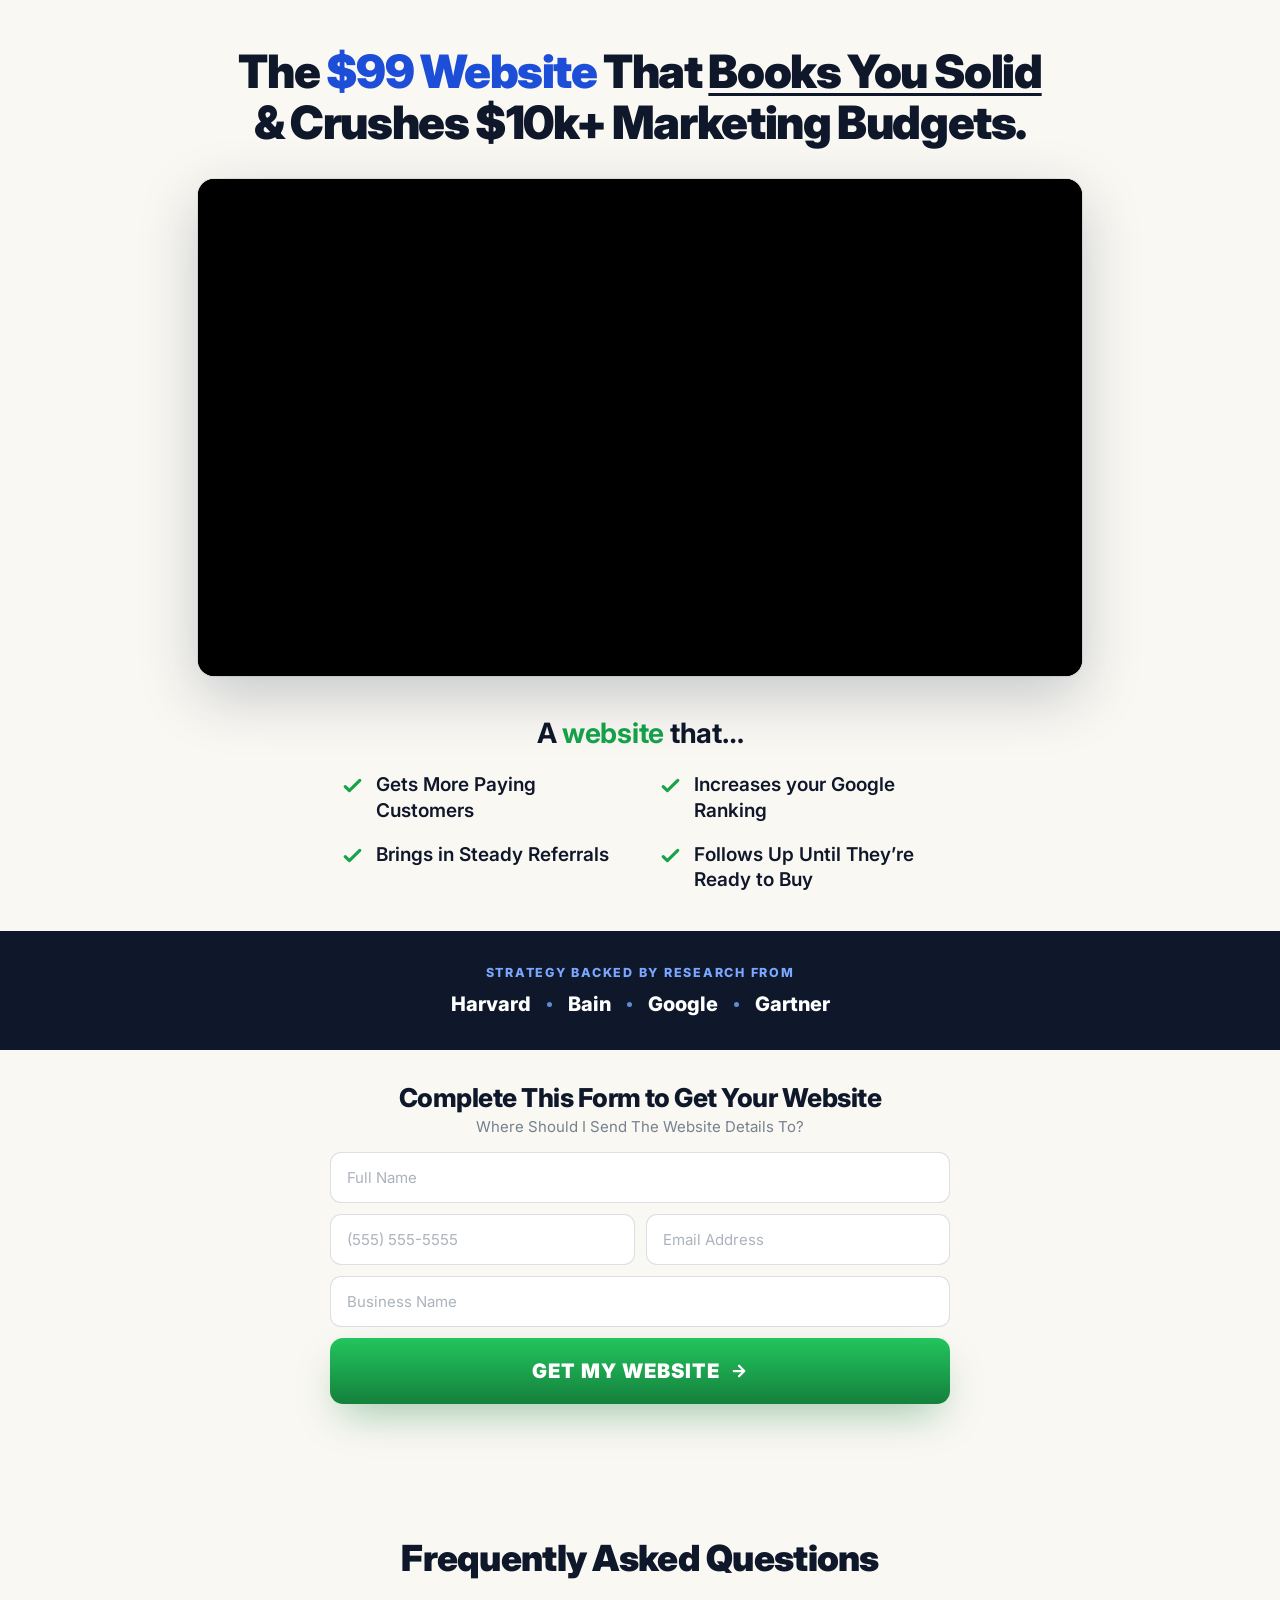
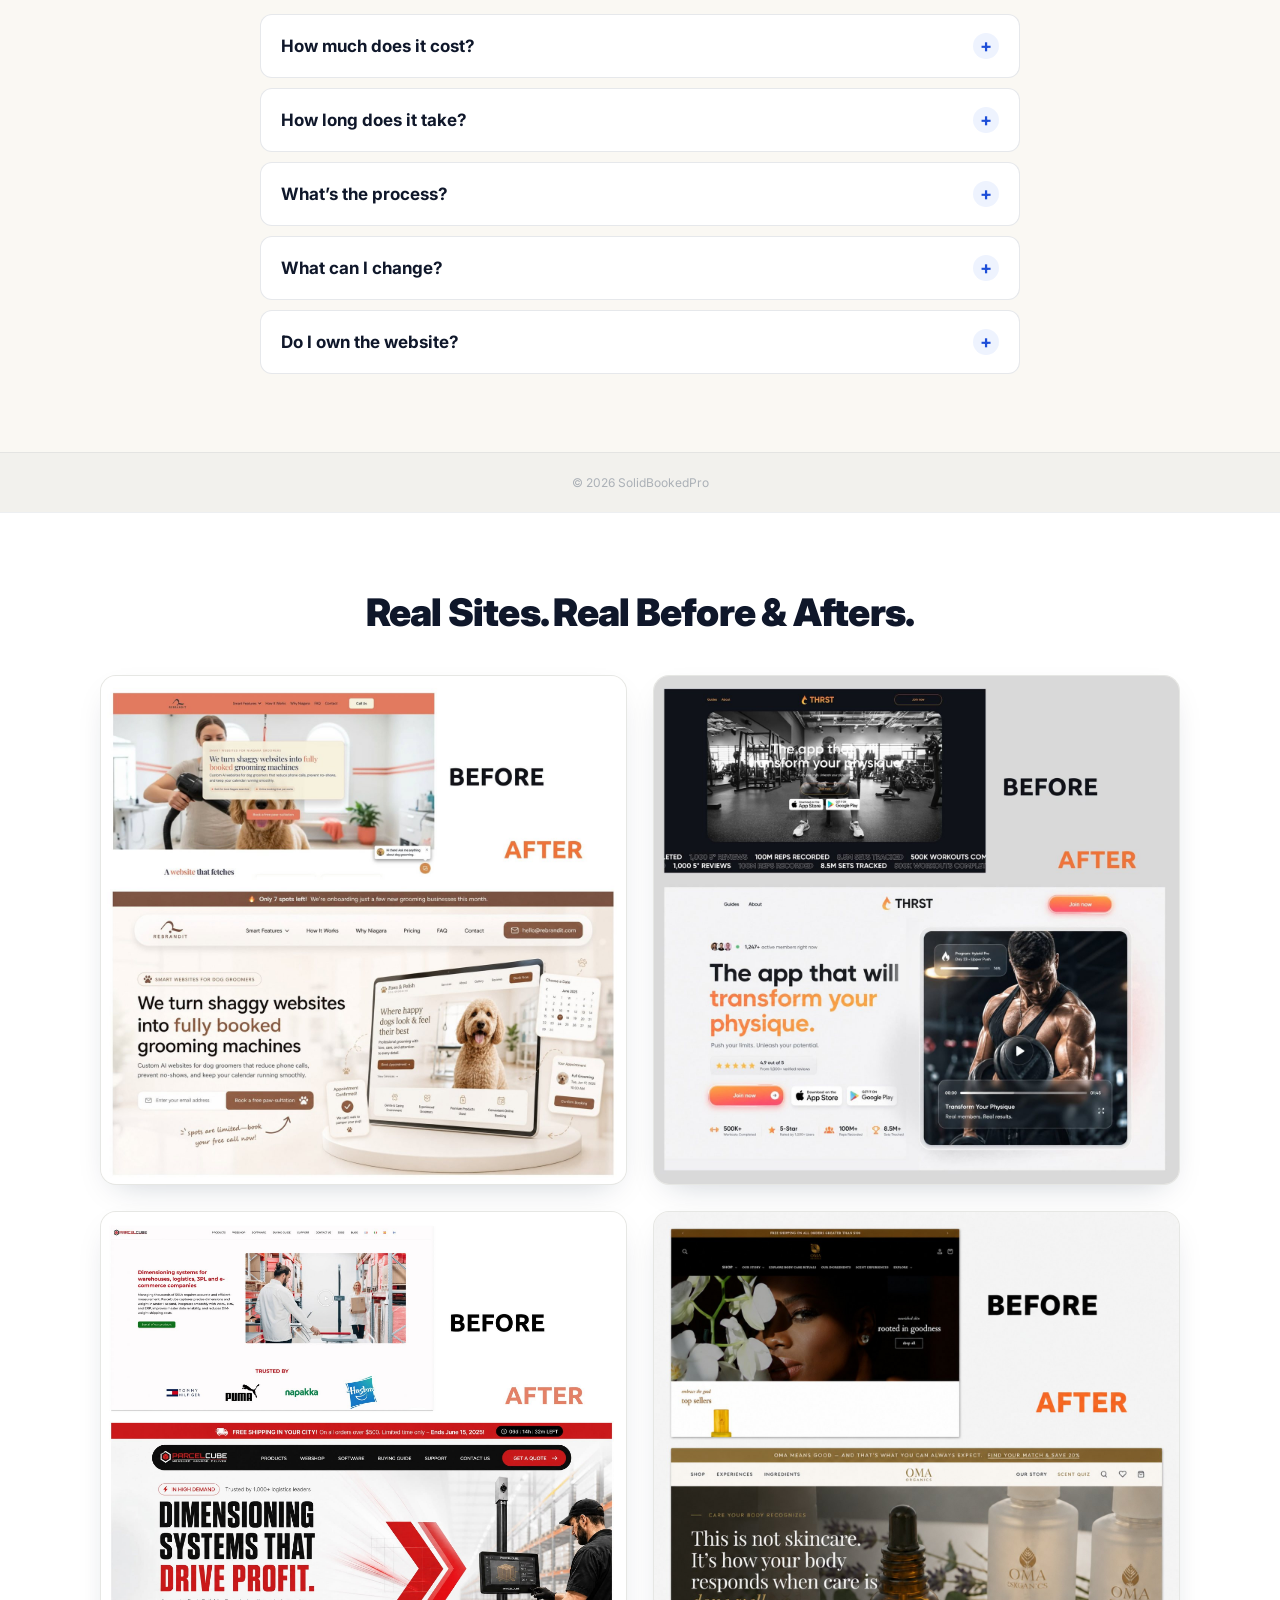
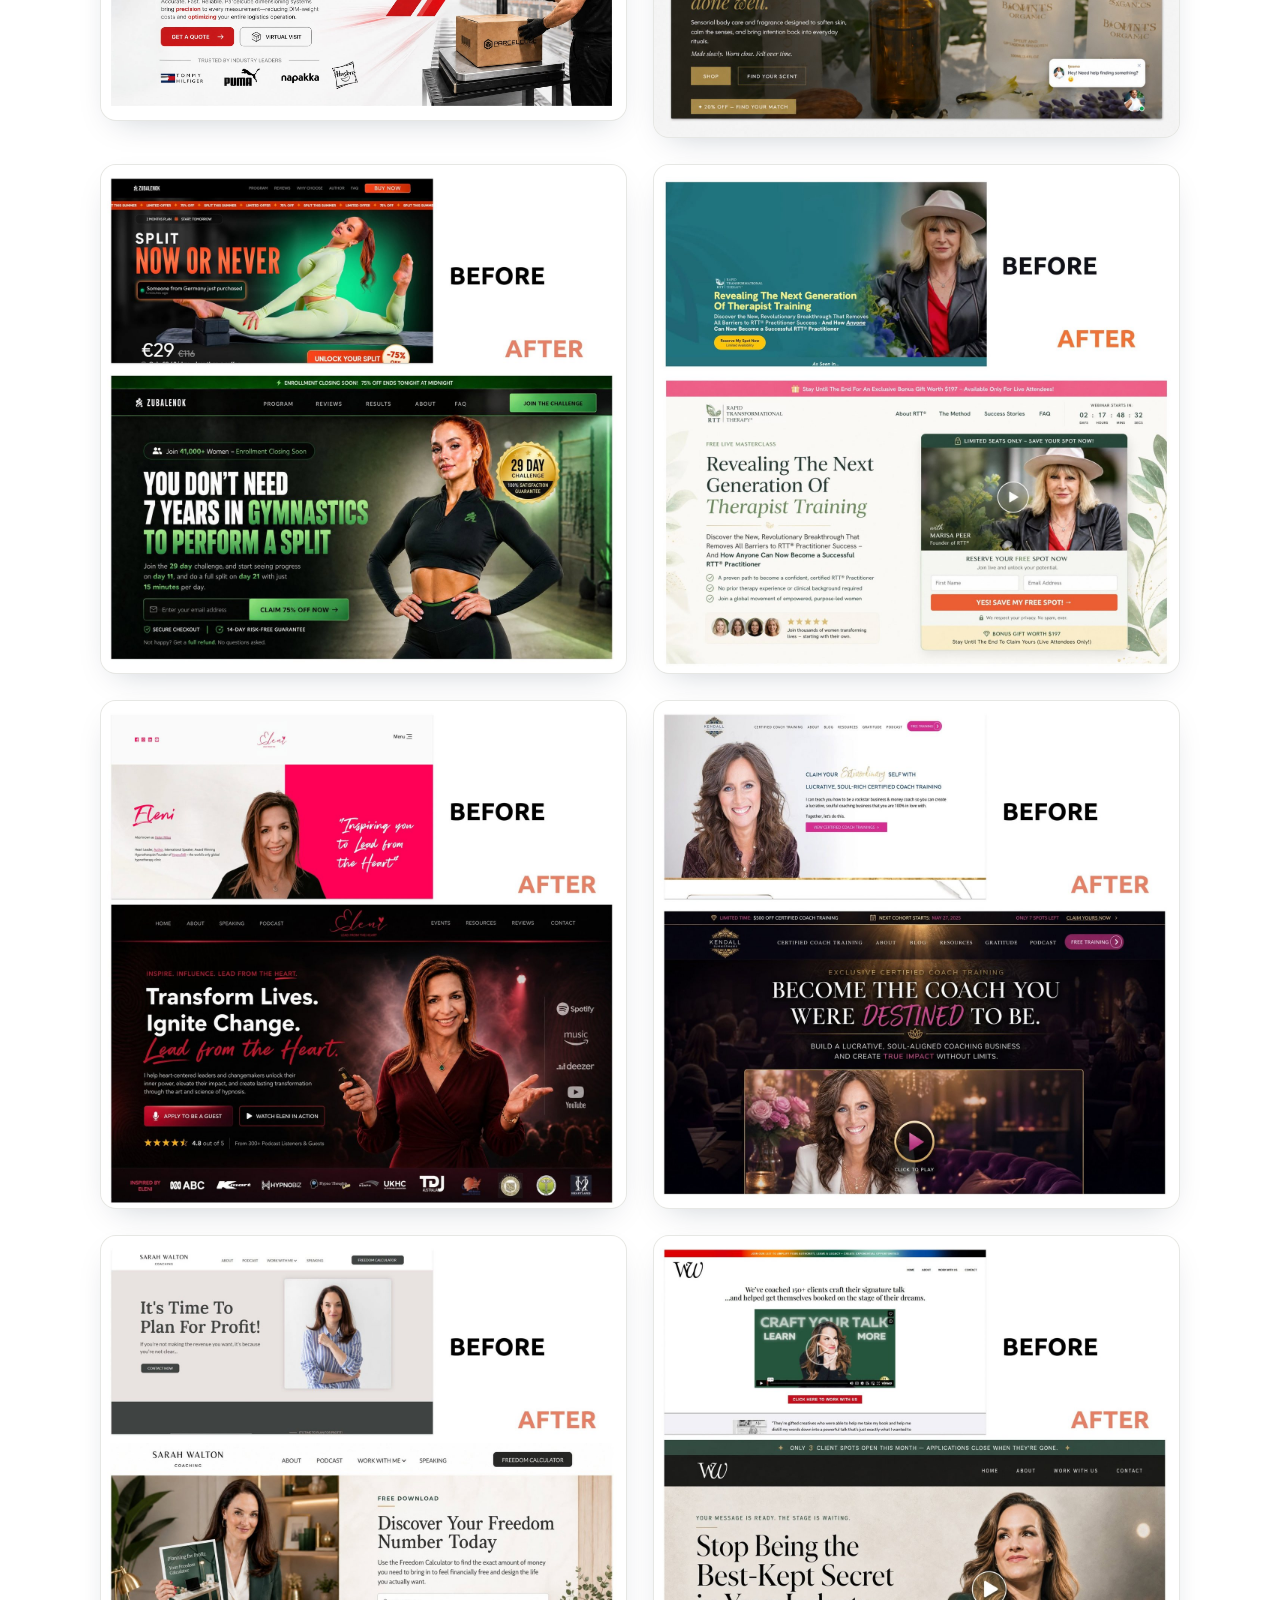
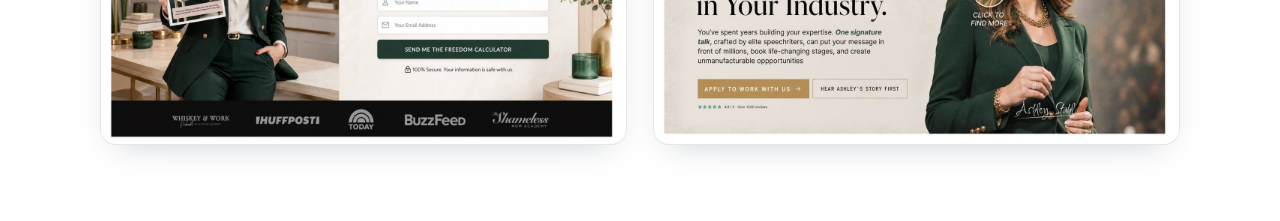
==== index.html @ 28516ec6 "Revert "Build scroll-snapped slide deck" This reverts commit 6fcced34d386670f96ccf134809fed826187bce" ====
<!DOCTYPE html>
<html lang="en">
<head>
<meta charset="utf-8"/>
<meta name="viewport" content="width=device-width, initial-scale=1, viewport-fit=cover"/>
<title>The $99 Website That Books You Solid | SolidBookedPro</title>
<meta name="description" content="A done-for-you $99 website that gets you found, gets you chosen, and keeps you booked solid — without the $10k agency retainer."/>
<meta name="robots" content="noindex,nofollow,noarchive"/>
<link rel="preconnect" href="https://fonts.googleapis.com"/>
<link href="https://fonts.googleapis.com/css2?family=Inter:wght@400;500;600;700;800;900&display=swap" rel="stylesheet"/>
<style>
*,*::before,*::after{box-sizing:border-box;margin:0;padding:0}
:root{
  --navy:#0f172a; --gold:#2563eb; --gold-hover:#1d4ed8;
  --gold-bg:rgba(37,99,235,.08); --gold-border:rgba(37,99,235,.30);
  --cream:#faf8f3; --white:#fff; --gray:#6b7280;
}
html{scroll-behavior:smooth}
body{font-family:'Inter',system-ui,sans-serif;background:var(--cream);color:var(--navy);min-height:100vh;-webkit-font-smoothing:antialiased;}

.stage{max-width:920px;margin:0 auto;padding:clamp(22px,4vw,46px) 18px clamp(34px,6vw,64px);}
.head{text-align:center;display:flex;flex-direction:column;align-items:center;margin-bottom:clamp(20px,3.5vw,32px);}
h1.display{
  font-size:clamp(28px,4.6vw,46px);font-weight:900;line-height:1.1;letter-spacing:-.03em;color:var(--navy);text-wrap:balance;
}
h1.display em{color:var(--gold-hover);font-style:normal;}
h1.display .ul{text-decoration:underline;text-decoration-thickness:3px;text-underline-offset:5px;}
h1.display .ln1,h1.display .ln2{display:block;}
/* SBP headline is longer than the ScalingSOS original, so it's sized (max 46px) to sit cleanly on its two structured lines instead of overflowing. */
@media(min-width:600px){h1.display .ln1,h1.display .ln2{white-space:nowrap;}}

/* ── PLAYER ── */
.player{
  position:relative;width:100%;aspect-ratio:16/9;background:#000;border-radius:16px;overflow:hidden;
  box-shadow:0 20px 60px rgba(10,31,58,.22),0 0 0 1px rgba(0,0,0,.08);user-select:none;
}
.player iframe{position:absolute;inset:0;width:100%;height:100%;border:0;background:#000;display:block;}

/* thin deceptive load bar pinned to very top — feels like a short video, no time shown */
.loadbar{position:absolute;top:0;left:0;right:0;height:4px;background:rgba(255,255,255,.14);z-index:7;pointer-events:none;}
.loadbar .lfill{height:100%;width:0;background:var(--gold);transition:width .15s linear;}

/* big center play — gentle breathing */
.bigplay{position:absolute;inset:0;z-index:5;display:flex;align-items:center;justify-content:center;background:rgba(10,31,58,.32);cursor:pointer;transition:opacity .25s;}
.bigplay.hide{opacity:0;pointer-events:none;}
.bigplay .circle{width:clamp(62px,11vw,88px);height:clamp(62px,11vw,88px);border-radius:50%;background:rgba(120,128,140,.42);backdrop-filter:blur(3px);-webkit-backdrop-filter:blur(3px);border:1px solid rgba(255,255,255,.28);display:flex;align-items:center;justify-content:center;box-shadow:0 6px 24px rgba(0,0,0,.22);animation:breathe 2.6s ease-in-out infinite;transition:background .15s;}
@keyframes breathe{0%,100%{transform:scale(1);box-shadow:0 6px 24px rgba(0,0,0,.22),0 0 0 0 rgba(255,255,255,.18);}50%{transform:scale(1.07);box-shadow:0 8px 30px rgba(0,0,0,.28),0 0 0 12px rgba(255,255,255,0);}}
.bigplay:hover .circle{animation:none;transform:scale(1.07);background:rgba(120,128,140,.58);}
.bigplay svg{width:42%;height:42%;margin-left:8%;fill:#fff;opacity:.95;}
.bigplay .label{position:absolute;bottom:clamp(14px,4vw,26px);left:0;right:0;text-align:center;color:#fff;font-weight:700;font-size:clamp(12px,1.6vw,15px);letter-spacing:.04em;text-shadow:0 2px 10px rgba(0,0,0,.5);}

.tap-sound{position:absolute;z-index:9;top:12px;left:12px;background:rgba(0,0,0,.62);backdrop-filter:blur(4px);-webkit-backdrop-filter:blur(4px);color:#fff;font-size:13px;font-weight:700;padding:7px 12px;border-radius:8px;display:none;align-items:center;gap:6px;cursor:pointer;user-select:none;}
.tap-sound.show{display:inline-flex;}
.tap-sound svg{width:15px;height:15px;flex-shrink:0;}

/* ── Wistia-style bottom controls ── */
.controls{position:absolute;left:0;right:0;bottom:0;z-index:6;display:flex;flex-direction:column;gap:8px;padding:14px 16px 12px;background:linear-gradient(to top,rgba(0,0,0,.6),rgba(0,0,0,0));opacity:0;transition:opacity .35s;pointer-events:none;}
.player.show-ui .controls,.player.paused .controls{opacity:1;}
.player.show-ui,.player.show-ui *{cursor:default;}
.player.playing:not(.show-ui){cursor:none;}
.controls>*{pointer-events:auto;}
/* chapter line + dots (no progress fill) */
.seek{position:relative;height:4px;background:rgba(255,255,255,.32);border-radius:3px;cursor:pointer;transition:height .12s;}
.seek:hover{height:6px;}
/* subtle dots, hidden until the viewer is a few sections in */
.dot{position:absolute;top:50%;transform:translate(-50%,-50%) scale(.7);width:9px;height:9px;border-radius:50%;background:rgba(255,255,255,.55);box-shadow:0 0 0 1px rgba(10,31,58,.25);cursor:pointer;opacity:0;pointer-events:none;transition:transform .12s,background .12s,opacity .3s;}
.player.show-dots .dot{opacity:1;pointer-events:auto;transform:translate(-50%,-50%) scale(1);}
.dot:hover,.dot.active{background:var(--gold);transform:translate(-50%,-50%) scale(1.25);}
.ch-tip{position:absolute;bottom:18px;transform:translateX(-50%);background:rgba(10,31,58,.94);color:#fff;font-size:12px;font-weight:600;padding:6px 11px;border-radius:7px;white-space:nowrap;pointer-events:none;opacity:0;transition:opacity .12s;max-width:70vw;overflow:hidden;text-overflow:ellipsis;z-index:3;}
.ch-tip.show{opacity:1;}
.ctrlrow{display:flex;align-items:center;gap:16px;}
.ctrlrow button{background:none;border:none;cursor:pointer;color:#fff;display:flex;align-items:center;padding:2px;}
.ctrlrow button svg{width:22px;height:22px;fill:#fff;}
.ctrlrow .spacer{flex:1;}
/* settings (3-dots) menu */
.setwrap{position:relative;}
.setmenu{position:absolute;right:0;bottom:34px;width:170px;background:rgba(18,28,44,.97);border:1px solid rgba(255,255,255,.1);border-radius:10px;padding:8px;display:none;z-index:5;box-shadow:0 12px 30px rgba(0,0,0,.4);}
.setmenu.open{display:block;}
.setmenu .grp{padding:6px 8px;}
.setmenu .glabel{font-size:11px;color:rgba(255,255,255,.5);text-transform:uppercase;letter-spacing:.06em;font-weight:700;margin-bottom:6px;}
.spdrow{display:flex;flex-wrap:wrap;gap:5px;}
.spd{background:rgba(255,255,255,.08);color:#fff;border:none;border-radius:6px;padding:5px 9px;font-size:12px;font-weight:600;cursor:pointer;font-family:inherit;}
.spd:hover{background:rgba(255,255,255,.18);}
.spd.active{background:var(--gold);color:var(--navy);}
.volrow{display:flex;align-items:center;gap:8px;}
.volrow input[type=range]{flex:1;accent-color:var(--gold);}
.setdiv{height:1px;background:rgba(255,255,255,.1);margin:6px 0;}

/* ── BENEFIT STRIP (between VSL and form) ── */
.benefits{max-width:600px;margin:clamp(26px,3.8vw,40px) auto 0;text-align:center;}
.benefits .lead{font-size:clamp(19px,3.3vw,28px);font-weight:700;color:var(--navy);margin-bottom:clamp(15px,2.1vw,22px);letter-spacing:-.01em;}
.benefits .lead span{color:#16a34a;}
.benefits .grid{display:grid;grid-template-columns:1fr 1fr;gap:clamp(12px,1.8vw,18px) clamp(22px,3vw,36px);text-align:left;}
@media(max-width:520px){.benefits .grid{grid-template-columns:1fr;max-width:320px;margin:0 auto;}}
.benefits .item{display:flex;align-items:flex-start;gap:11px;font-size:clamp(15px,2.2vw,19px);font-weight:600;color:var(--navy);line-height:1.35;}
.benefits .item svg{flex-shrink:0;width:clamp(22px,2.4vw,25px);height:clamp(22px,2.4vw,25px);margin-top:1px;}
.research{background:var(--navy);margin-top:clamp(24px,3.4vw,38px);margin-left:calc(50% - 50vw);margin-right:calc(50% - 50vw);padding:clamp(22px,3vw,34px) 18px;text-align:center;}
.r-inner{max-width:760px;margin:0 auto;}
.research .eyb{font-size:clamp(11px,1.3vw,12.5px);font-weight:800;letter-spacing:.14em;text-transform:uppercase;color:#7aa7ff;margin-bottom:clamp(9px,1.2vw,12px);}
.research .names{display:flex;flex-wrap:wrap;align-items:center;justify-content:center;gap:9px 16px;}
.research .names b{font-size:clamp(16px,2vw,20px);font-weight:800;color:#fff;}
.research .names .dot{position:static;top:auto;left:auto;transform:none;box-shadow:none;pointer-events:none;width:5px;height:5px;border-radius:50%;background:#7aa7ff;opacity:.8;}
.research .names .dot:hover,.research .names .dot.active{transform:none;background:#7aa7ff;}
@media(max-width:520px){.research .names{gap:7px 12px;}}

/* ── CAPTURE FORM (replaces CTA button) ── */
.capture{margin-top:clamp(22px,3.5vw,32px);max-width:620px;margin-left:auto;margin-right:auto;}
.cap-h{text-align:center;font-size:clamp(19px,2.6vw,26px);font-weight:800;letter-spacing:-.02em;color:var(--navy);margin-bottom:4px;}
.cap-sub{text-align:center;font-size:clamp(13px,1.7vw,15px);color:rgba(10,31,58,.55);margin-bottom:16px;}
.capture .form{display:grid;grid-template-columns:1fr 1fr;gap:11px;}
.capture .full{grid-column:1/-1;}
@media(max-width:520px){.capture .form{grid-template-columns:1fr;}}
.capture input{
  width:100%;padding:15px 16px;border:1.5px solid rgba(10,31,58,.14);border-radius:11px;
  font-size:15px;font-family:inherit;color:var(--navy);background:#fff;outline:none;transition:border-color .15s,box-shadow .15s;
}
.capture input:focus{border-color:var(--gold);box-shadow:0 0 0 3px rgba(37,99,235,.1);}
.capture input.bad{border-color:#dc2626;box-shadow:0 0 0 3px rgba(220,38,38,.08);}
.capture input::placeholder{color:rgba(10,31,58,.34);}
.capture .cta{
  grid-column:1/-1;display:flex;align-items:center;justify-content:center;gap:10px;width:100%;
  background:linear-gradient(to bottom,#22c55e,#15803d);color:#fff;
  font-size:clamp(16px,2vw,20px);font-weight:900;text-transform:uppercase;letter-spacing:.05em;
  padding:clamp(16px,2.4vw,21px) 34px;border:none;border-radius:13px;cursor:pointer;font-family:inherit;
  box-shadow:0 18px 44px -12px rgba(21,128,61,.45);animation:pulse 2.6s ease-in-out infinite;transition:transform .15s,box-shadow .15s;
}
.capture .cta:hover{transform:scale(1.01);box-shadow:0 22px 50px -12px rgba(21,128,61,.55);animation:none;}
.capture .cta:disabled{opacity:.65;cursor:not-allowed;transform:none;animation:none;}
@keyframes pulse{0%,100%{transform:scale(1)}50%{transform:scale(1.012)}}
.capture .err{grid-column:1/-1;color:#dc2626;font-size:13px;text-align:center;display:none;}

/* ── FAQ accordion ── */
.faq{padding:clamp(36px,6vw,68px) 18px;}
.faq-in{max-width:760px;margin:0 auto;}
.faq-h{text-align:center;font-size:clamp(24px,4vw,36px);font-weight:900;letter-spacing:-.02em;margin-bottom:clamp(22px,3vw,34px);}
.faq-item{border:1px solid rgba(10,31,58,.1);border-radius:12px;margin-bottom:10px;background:#fff;overflow:hidden;transition:box-shadow .15s,border-color .15s;}
.faq-item.open{border-color:var(--gold-border);box-shadow:0 8px 24px -12px rgba(10,31,58,.2);}
.faq-q{width:100%;display:flex;align-items:center;justify-content:space-between;gap:14px;background:none;border:0;cursor:pointer;font-family:inherit;text-align:left;padding:18px 20px;font-size:clamp(15px,2vw,17px);font-weight:700;color:var(--navy);}
.faq-q .faq-ic{flex-shrink:0;width:26px;height:26px;border-radius:50%;background:var(--gold-bg);color:var(--gold-hover);display:flex;align-items:center;justify-content:center;font-size:18px;font-weight:700;line-height:1;}
.faq-a{max-height:0;overflow:hidden;transition:max-height .28s ease;}
.faq-a p{padding:0 20px 18px;font-size:15px;line-height:1.6;color:rgba(10,31,58,.7);}
footer{background:rgba(10,31,58,.03);border-top:1px solid rgba(10,31,58,.06);padding:22px 20px;text-align:center;font-size:12px;color:rgba(10,31,58,.3);}
@media(max-width:520px){.controls{gap:10px;padding:8px 10px;}.controls button svg{width:20px;height:20px;}}
/* ── WALL OF WORK ── */
.wall{padding:clamp(40px,6vw,76px) 18px;background:var(--white);border-top:1px solid rgba(10,31,58,.07);}
.wall-in{max-width:1080px;margin:0 auto;}
.wall-eyebrow{text-align:center;color:var(--gold-hover);font-weight:800;font-size:12px;letter-spacing:.14em;text-transform:uppercase;margin-bottom:9px;}
.wall-h{text-align:center;font-size:clamp(24px,4vw,38px);font-weight:900;letter-spacing:-.02em;color:var(--navy);margin-bottom:clamp(26px,3.6vw,40px);}
.wall-sub{text-align:center;font-size:clamp(13px,1.7vw,15px);color:rgba(10,31,58,.55);margin:7px auto clamp(26px,3.6vw,40px);max-width:540px;line-height:1.5;}
.wall-grid{display:grid;grid-template-columns:1fr 1fr;gap:clamp(16px,2.4vw,26px);align-items:start;}
@media(max-width:640px){.wall-grid{grid-template-columns:1fr;}}
.wall-card{background:var(--cream);border:1px solid rgba(10,31,58,.08);border-radius:16px;overflow:hidden;box-shadow:0 12px 32px -16px rgba(10,31,58,.25);transition:transform .18s,box-shadow .18s;}
.wall-card:hover{transform:translateY(-3px);box-shadow:0 20px 46px -16px rgba(10,31,58,.34);}
.wall-card img{display:block;width:100%;height:auto;background:#f1efe9;}
.wall-card figcaption{padding:13px 16px;font-size:clamp(13px,1.6vw,15px);font-weight:700;color:var(--navy);border-top:1px solid rgba(10,31,58,.07);}
footer{background:rgba(10,31,58,.03);border-top:1px solid rgba(10,31,58,.06);padding:22px 20px;text-align:center;font-size:12px;color:rgba(10,31,58,.3);}
@media(max-width:520px){.controls{gap:10px;padding:8px 10px;}.controls button svg{width:20px;height:20px;}}
</style>
</head>
<body>

<script>
window.SSOS = {
  VIDEO_URL : 'https://xxxmrbrwucsqeqbmwggd.supabase.co/storage/v1/object/public/vsl/sbp-main.mp4?v=v6',
  POSTER    : 'https://xxxmrbrwucsqeqbmwggd.supabase.co/storage/v1/object/public/vsl/sbp-main-poster.jpg?v=v6',
  N8N       : 'https://n8n.americanlifeteam.com/webhook',
  TRACK_URL : 'https://n8n.americanlifeteam.com/webhook/sbp-funnel-track',
  FEEL_EXP  : 0.60, // lower = early progress feels faster (video feels shorter)
  CHAPTERS  : [
    { t:45,  label:'Who is this?' },
    { t:114, label:'What is so special about the site?' },
    { t:183, label:'What does the site do?' },
    { t:302, label:'Who else have you done this for?' },
    { t:387, label:'Will it work with what I already have?' },
    { t:407, label:'Who owns the website, me or you?' },
    { t:425, label:'What changes can I make now or later?' },
    { t:441, label:'What is the process to get started?' },
    { t:462, label:'What guarantees do you have?' }
  ],
  // Edit these FAQs freely — add/remove items.
  FAQ : [
    { q:'How much does it cost?', a:'A one-time $99 for your website. No monthly fees, no contracts. You only keep it if you love it.' },
    { q:'How long does it take?', a:'Most sites are built and ready to review in about a day after you complete the short setup form.' },
    { q:'What’s the process?', a:'When you’re ready, you’ll get a quick form that takes about 5 minutes. Once you finish, your site can be live within 24 hours.' },
    { q:'What can I change?', a:'Anything — words, services, areas, photos, colors, pricing, your team. You can request edits before it goes live, or anytime after you own it.' },
    { q:'Do I own the website?', a:'Yes — it’s yours to keep, with no monthly fees. We build it for you and hand it over.' }
  ]
};
</script>

<section class="stage">
  <div class="head">
    <h1 class="display"><span class="ln1">The <em>$99 Website</em> That <span class="ul">Books You Solid</span></span> <span class="ln2">&amp; Crushes $10k+ Marketing Budgets.</span></h1>
  </div>

  <!-- PLAYER -->
  <div class="player" id="player">
    <iframe
      src="https://docs.google.com/presentation/d/e/2PACX-1vSg_aUEMGwbVlLSZ-F5pjnhhs319u2oi7tKQ_16UjhSRyWwcOzfZQQhdhdpXJ55OLgkiL6RtLbhEx9f/pubembed?start=false&loop=false&delayms=3000"
      title="SolidBookedPro website presentation"
      loading="lazy"
      allowfullscreen="true"
      mozallowfullscreen="true"
      webkitallowfullscreen="true"></iframe>
  </div>

  <!-- BENEFIT STRIP -->
  <div class="benefits">
    <p class="lead">A <span>website</span> that&hellip;</p>
    <div class="grid">
      <span class="item"><svg viewBox="0 0 24 24" fill="none" stroke="#16a34a" stroke-width="3" stroke-linecap="round" stroke-linejoin="round"><path d="M5 13l4 4L19 7"/></svg>Gets More Paying Customers</span>
      <span class="item"><svg viewBox="0 0 24 24" fill="none" stroke="#16a34a" stroke-width="3" stroke-linecap="round" stroke-linejoin="round"><path d="M5 13l4 4L19 7"/></svg>Increases your Google Ranking</span>
      <span class="item"><svg viewBox="0 0 24 24" fill="none" stroke="#16a34a" stroke-width="3" stroke-linecap="round" stroke-linejoin="round"><path d="M5 13l4 4L19 7"/></svg>Brings in Steady Referrals</span>
      <span class="item"><svg viewBox="0 0 24 24" fill="none" stroke="#16a34a" stroke-width="3" stroke-linecap="round" stroke-linejoin="round"><path d="M5 13l4 4L19 7"/></svg>Follows Up Until They&rsquo;re Ready to Buy</span>
    </div>
  </div>

  <!-- CREDIBILITY BAND -->
  <div class="research">
    <div class="r-inner">
      <p class="eyb">Strategy Backed By Research From</p>
      <div class="names"><b>Harvard</b><span class="dot"></span><b>Bain</b><span class="dot"></span><b>Google</b><span class="dot"></span><b>Gartner</b></div>
    </div>
  </div>

  <!-- CAPTURE FORM -->
  <div class="capture" id="capture">
    <h2 class="cap-h">Complete This Form to Get Your Website</h2>
    <p class="cap-sub">Where Should I Send The Website Details To?</p>
    <div class="form">
      <input class="full" type="text"  id="f_name"  placeholder="Full Name" autocomplete="name"/>
      <input type="tel"   id="f_phone" placeholder="(555) 555-5555" autocomplete="tel" inputmode="tel" maxlength="14"/>
      <input type="email" id="f_email" placeholder="Email Address" autocomplete="email" inputmode="email"/>
      <input class="full" type="text" id="f_biz" placeholder="Business Name" autocomplete="organization"/>
      <div class="err" id="f_err"></div>
      <button class="cta" id="ctaBtn" onclick="submitCapture()">
        Get My Website
        <svg width="18" height="18" fill="none" viewBox="0 0 24 24" stroke="currentColor" stroke-width="3"><path stroke-linecap="round" stroke-linejoin="round" d="M5 12h14M12 5l7 7-7 7"/></svg>
      </button>
    </div>
  </div>
</section>

<section class="faq">
  <div class="faq-in">
    <h2 class="faq-h">Frequently Asked Questions</h2>
    <div id="faqList"></div>
  </div>
</section>

<footer>&copy; 2026 SolidBookedPro</footer>

<section class="wall">
  <div class="wall-in">
    <h2 class="wall-h">Real Sites. Real Before &amp; Afters.</h2>
    <div class="wall-grid">
      <figure class="wall-card"><img loading="lazy" src="assets/wall-of-work/rebrandit.jpg" alt="Rebrandit website before and after redesign"/></figure>
      <figure class="wall-card"><img loading="lazy" src="assets/wall-of-work/thrst.jpg" alt="THRST website before and after redesign"/></figure>
      <figure class="wall-card"><img loading="lazy" src="assets/wall-of-work/parcelcube.jpg" alt="Parcelcube website before and after redesign"/></figure>
      <figure class="wall-card"><img loading="lazy" src="assets/wall-of-work/oma-organics.jpg?v=7" alt="OMA Organics website before and after redesign"/></figure>
      <figure class="wall-card"><img loading="lazy" src="assets/wall-of-work/zubalenok.jpg?v=2" alt="Zubalenok Split Now or Never website before and after redesign"/></figure>
      <figure class="wall-card"><img loading="lazy" src="assets/wall-of-work/rtt.jpg" alt="RTT website before and after redesign"/></figure>
      <figure class="wall-card"><img loading="lazy" src="assets/wall-of-work/eleni.jpg" alt="Eleni website before and after redesign"/></figure>
      <figure class="wall-card"><img loading="lazy" src="assets/wall-of-work/kendall.jpg" alt="Kendall Summerhawk website before and after redesign"/></figure>
      <figure class="wall-card"><img loading="lazy" src="assets/wall-of-work/sarah-walton.jpg" alt="Sarah Walton website before and after redesign"/></figure>
      <figure class="wall-card"><img loading="lazy" src="assets/wall-of-work/ashley-stahl.jpg" alt="Ashley Stahl website before and after redesign"/></figure>
    </div>
  </div>
</section>

<script>
(function(){
  var FC=(window.SSOS&&window.SSOS.FAQ)||[];
  var list=document.getElementById('faqList');
  if(list){ FC.forEach(function(item){
    var it=document.createElement('div'); it.className='faq-item';
    var btn=document.createElement('button'); btn.className='faq-q'; btn.type='button';
    btn.innerHTML='<span>'+item.q+'</span><span class="faq-ic">+</span>';
    var ans=document.createElement('div'); ans.className='faq-a'; ans.innerHTML='<p>'+item.a+'</p>';
    btn.onclick=function(){ var open=it.classList.contains('open');
      document.querySelectorAll('.faq-item.open').forEach(function(o){ if(o!==it){o.classList.remove('open');o.querySelector('.faq-a').style.maxHeight=null;o.querySelector('.faq-ic').textContent='+';} });
      if(open){ it.classList.remove('open'); ans.style.maxHeight=null; btn.querySelector('.faq-ic').textContent='+'; }
      else { it.classList.add('open'); ans.style.maxHeight=ans.scrollHeight+'px'; btn.querySelector('.faq-ic').textContent='–'; }
    };
    it.appendChild(btn); it.appendChild(ans); list.appendChild(it);
  }); }
})();
</script>

<script>
(function(){
  var C=window.SSOS, N8N=C.N8N;
  function uid(){ try{var a=new Uint8Array(8);(crypto||window.msCrypto).getRandomValues(a);return Array.prototype.map.call(a,function(b){return('0'+b.toString(16)).slice(-2)}).join('');}catch(e){return 't'+(performance.now()|0);} }
  var visitorId=localStorage.getItem('ssos_vid'); if(!visitorId){visitorId=uid();localStorage.setItem('ssos_vid',visitorId);}
  var sessionId=sessionStorage.getItem('ssos_sid'); if(!sessionId){sessionId=uid();sessionStorage.setItem('ssos_sid',sessionId);}
  function utm(){var p=new URLSearchParams(location.search),o={};['utm_source','utm_medium','utm_campaign','utm_content','utm_term'].forEach(function(k){if(p.get(k))o[k]=p.get(k)});return o;}
  var reachedCta=false;
  function post(url,body,beacon){try{var data=JSON.stringify(body);if(beacon&&navigator.sendBeacon){navigator.sendBeacon(url,new Blob([data],{type:'application/json'}));return;}fetch(url,{method:'POST',headers:{'Content-Type':'application/json'},body:data,keepalive:!!beacon}).catch(function(){});}catch(e){}}
  post(C.TRACK_URL,{kind:'visit',visitor_id:visitorId,session_id:sessionId,path:location.pathname,referrer:document.referrer,user_agent:navigator.userAgent,utm:utm(),tz:(function(){try{return Intl.DateTimeFormat().resolvedOptions().timeZone||''}catch(_e){return ''}})(),lang:(navigator.language||'')});
  function sendProgress(beacon){post(C.TRACK_URL,{kind:'presentation',visitor_id:visitorId,session_id:sessionId,video_id:'slides',reached_cta:reachedCta,utm:utm()},beacon);}
  if('IntersectionObserver' in window){ new IntersectionObserver(function(es){es.forEach(function(en){if(en.isIntersecting&&!reachedCta){reachedCta=true;sendProgress(false);}})},{threshold:.5}).observe(document.getElementById('capture')); }
  document.addEventListener('visibilitychange',function(){if(document.hidden)sendProgress(true);});
  window.addEventListener('pagehide',function(){sendProgress(true);});

  // ── capture form ──
  var fphone=document.getElementById('f_phone');
  fphone.addEventListener('input',function(){
    var d=fphone.value.replace(/\D/g,'').slice(0,10), out='';
    if(d.length>0)out='('+d.slice(0,3); if(d.length>=4)out+=') '+d.slice(3,6); if(d.length>=7)out+='-'+d.slice(6,10);
    fphone.value=out;
  });
  function validEmail(e){
    if(!/^[^\s@]+@[^\s@]+\.[a-z]{2,}$/i.test(e)) return false;
    var dom=(e.split('@')[1]||'').toLowerCase();
    var bad=['mailinator.com','tempmail.com','temp-mail.org','guerrillamail.com','10minutemail.com','yopmail.com','trashmail.com','getnada.com','throwaway.email','sharklasers.com','example.com','test.com','email.com'];
    return bad.indexOf(dom)<0;
  }
  function plausiblePhone(d){
    if(d.length!==10) return false;
    if(/^[01]/.test(d)) return false;                 // area code can't start 0 or 1
    if(d.charAt(3)==='0'||d.charAt(3)==='1') return false; // exchange can't start 0 or 1
    if(d.slice(3,6)==='555') return false;            // 555 exchange = fake (e.g. 4045555555)
    if(/^(\d)\1{9}$/.test(d)) return false;           // all the same digit
    if(d==='1234567890'||d==='0123456789') return false;
    return true;
  }
  function bad(id){document.getElementById(id).classList.add('bad');document.getElementById(id).focus();}
  function clearBad(){['f_name','f_phone','f_email','f_biz'].forEach(function(i){document.getElementById(i).classList.remove('bad');});}
  window.submitCapture=function(){
    clearBad();
    var name=document.getElementById('f_name').value.trim();
    var phoneDigits=fphone.value.replace(/\D/g,'');
    var email=document.getElementById('f_email').value.trim();
    var biz=document.getElementById('f_biz').value.trim();
    var err=document.getElementById('f_err'); err.style.display='none';
    if(!name){return showErr('Please enter your name.','f_name');}
    if(!plausiblePhone(phoneDigits)){return showErr('Please enter a real, valid phone number.','f_phone');}
    if(!validEmail(email)){return showErr('Please enter a valid email address.','f_email');}
    if(!biz){return showErr('Please enter your business name.','f_biz');}
    var btn=document.getElementById('ctaBtn'); btn.disabled=true; btn.textContent='Starting secure checkout…';
    try{localStorage.setItem('ssos_email',email);localStorage.setItem('ssos_name',name);localStorage.setItem('ssos_biz',biz);}catch(e){}
    reachedCta=true; sendProgress(false);
    fetch(N8N+'/sbp-funnel-checkout',{method:'POST',headers:{'Content-Type':'application/json'},
      body:JSON.stringify({product:'sbp_website_99',name:name,phone:'+1'+phoneDigits,email:email,business_name:biz,visitor_id:visitorId,session_id:sessionId,utm:utm()})})
      .then(function(r){return r.json()}).then(function(d){
        if(d&&d.url){location.href=d.url;}
        else{var m=(d&&d.error)||'Could not start checkout. Please try again.';showErr(m, /phone/i.test(m)?'f_phone':(/email/i.test(m)?'f_email':null));btn.disabled=false;btn.innerHTML='Get My Website';}
      }).catch(function(){showErr('Network error. Please try again.');btn.disabled=false;btn.innerHTML='Get My Website';});
  };
  function showErr(m,id){var err=document.getElementById('f_err');err.textContent=m;err.style.display='block';if(id)bad(id);return false;}
})();
</script>
</body>
</html>
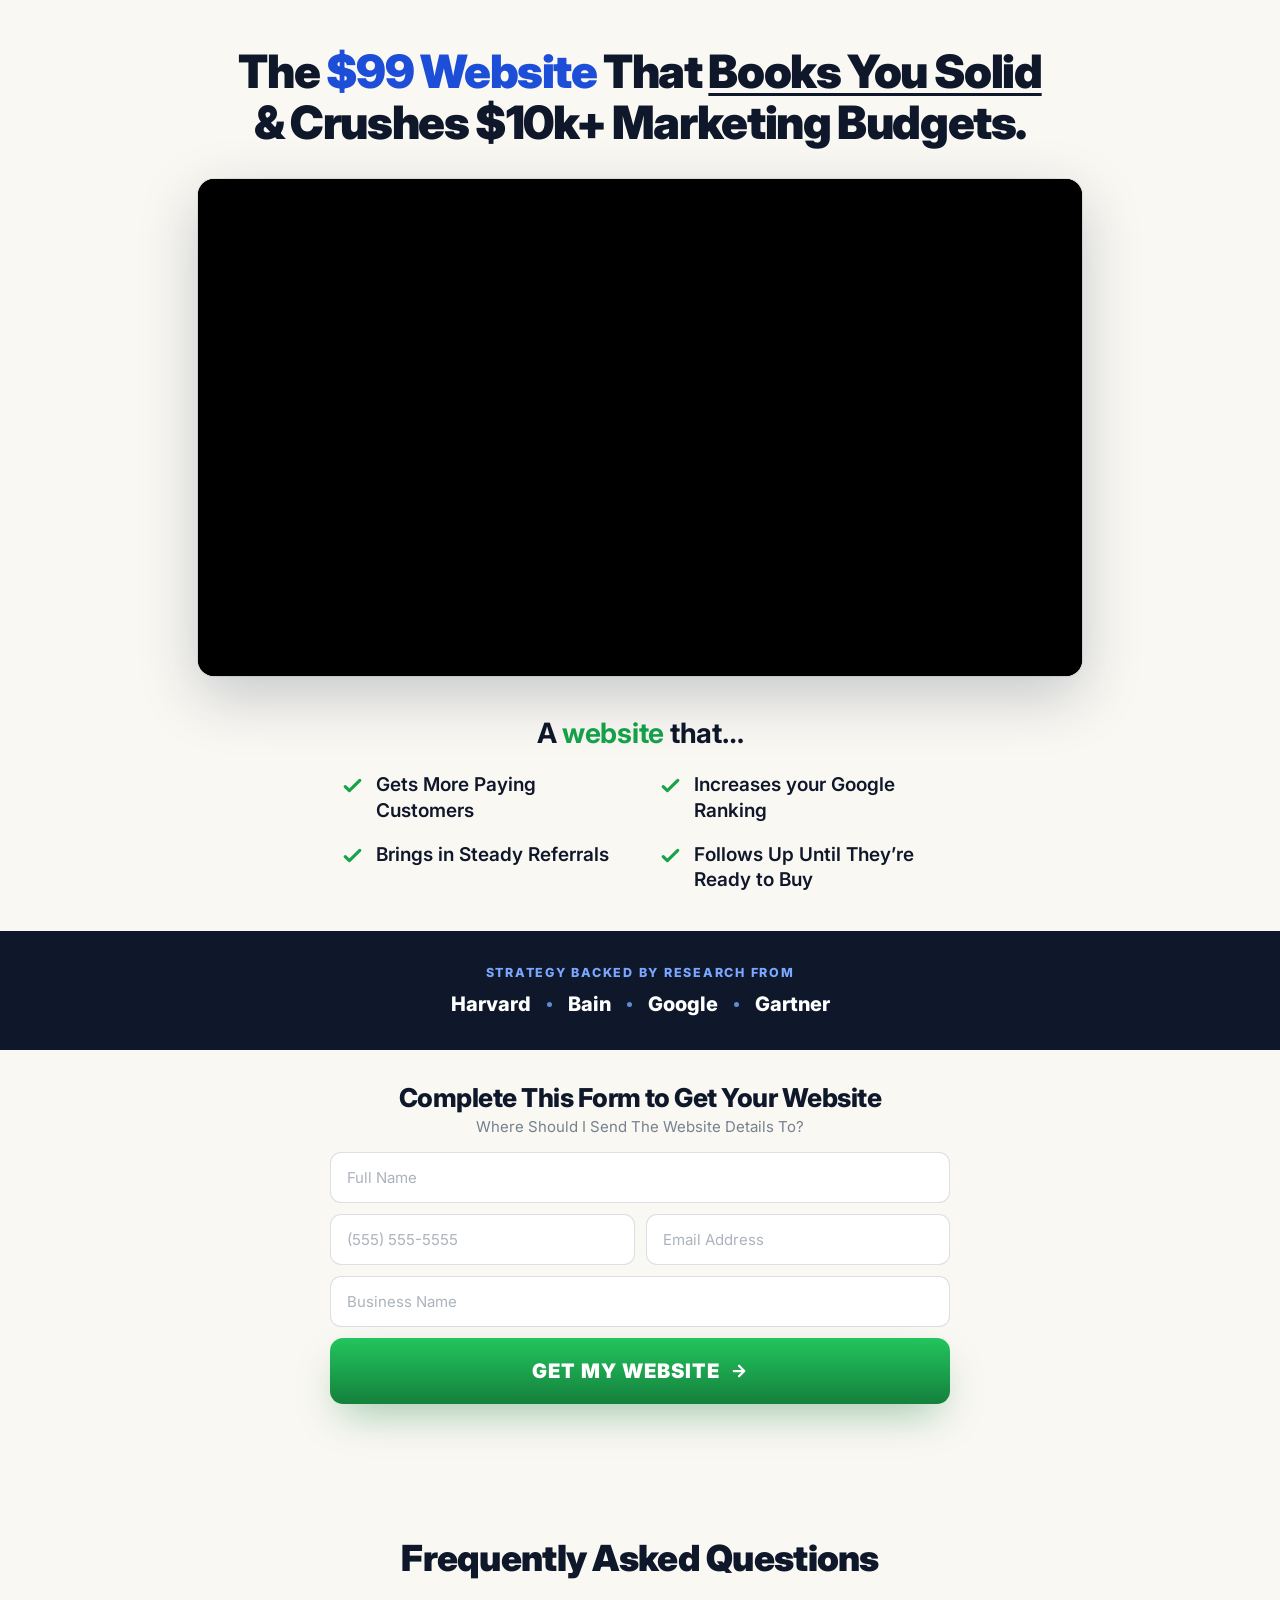
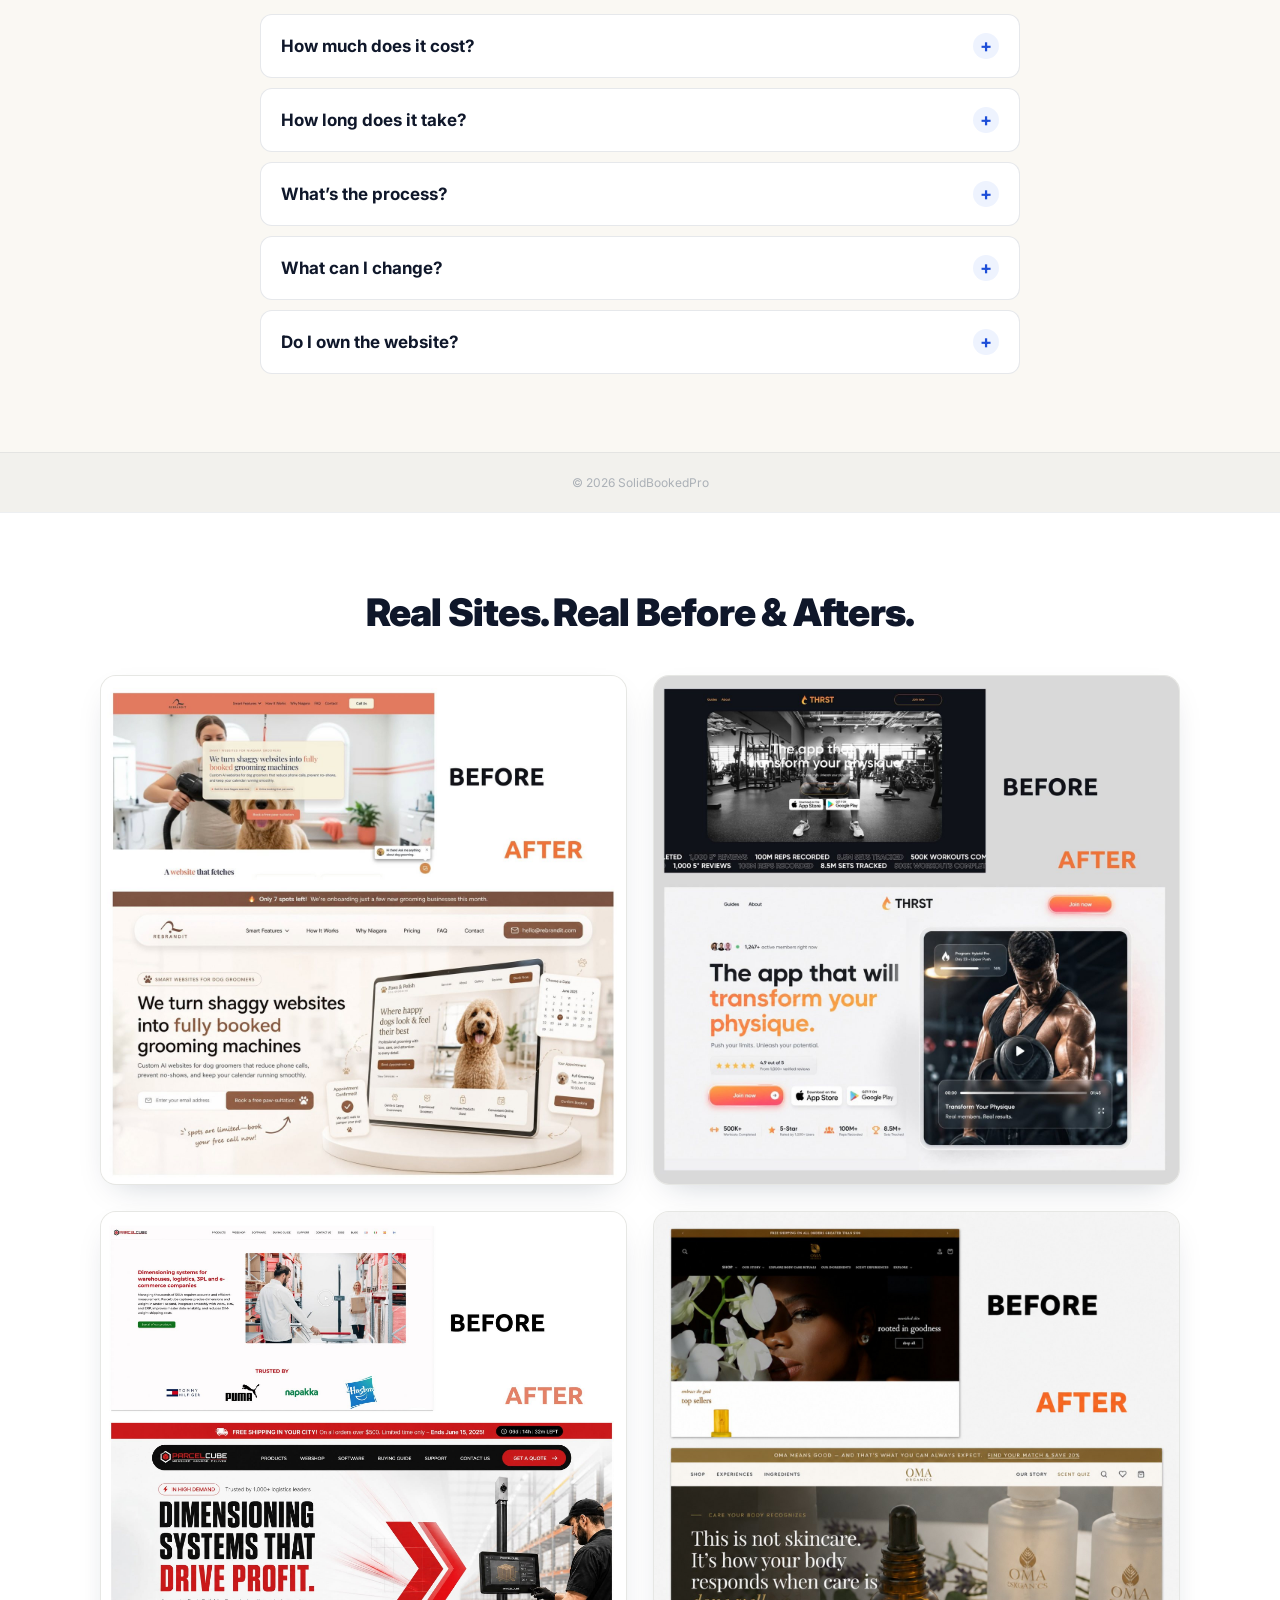
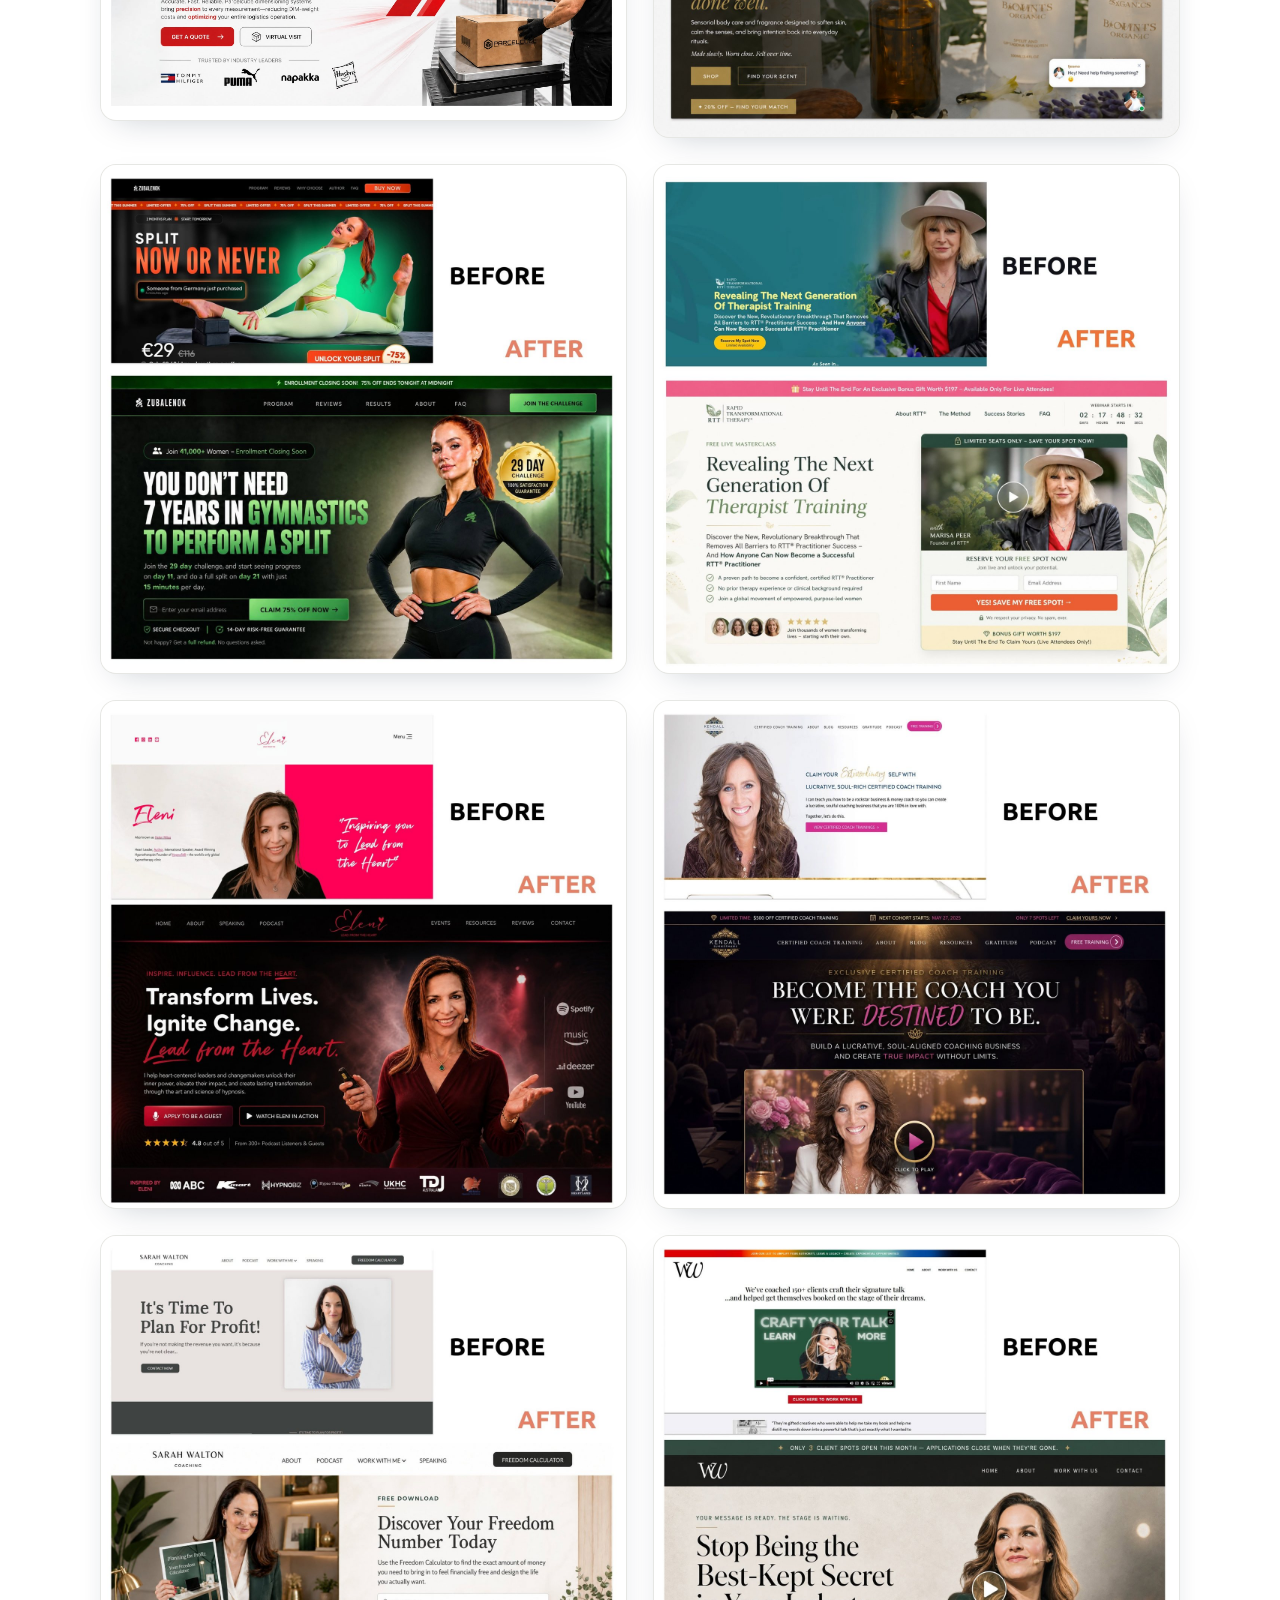
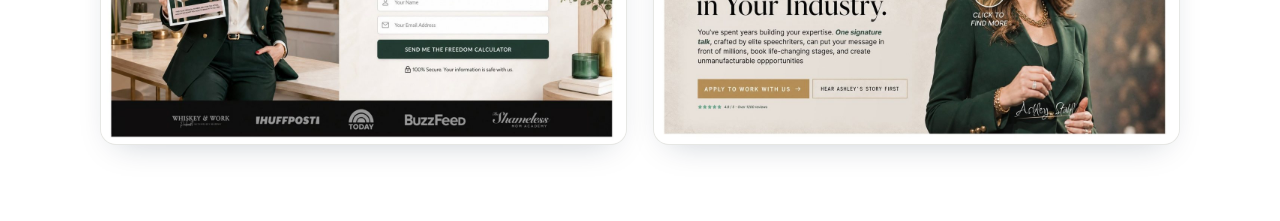
==== commit ea735e10: "Update SolidBookedPro slideshow embed" ====
--- a/index.html
+++ b/index.html
@@ -196,7 +196,7 @@
   <!-- PLAYER -->
   <div class="player" id="player">
     <iframe
-      src="https://docs.google.com/presentation/d/e/2PACX-1vSg_aUEMGwbVlLSZ-F5pjnhhs319u2oi7tKQ_16UjhSRyWwcOzfZQQhdhdpXJ55OLgkiL6RtLbhEx9f/pubembed?start=false&loop=false&delayms=3000"
+      src="https://docs.google.com/presentation/d/e/2PACX-1vTFV9Or6TUXkNhV6j4KavR9I6FVvkvnPAD8N8W_6yi-mify6L1ZwqeNUrouqExlQq8eJOFp3kMYALcn/pubembed?start=false&loop=false&delayms=3000"
       title="SolidBookedPro website presentation"
       loading="lazy"
       allowfullscreen="true"
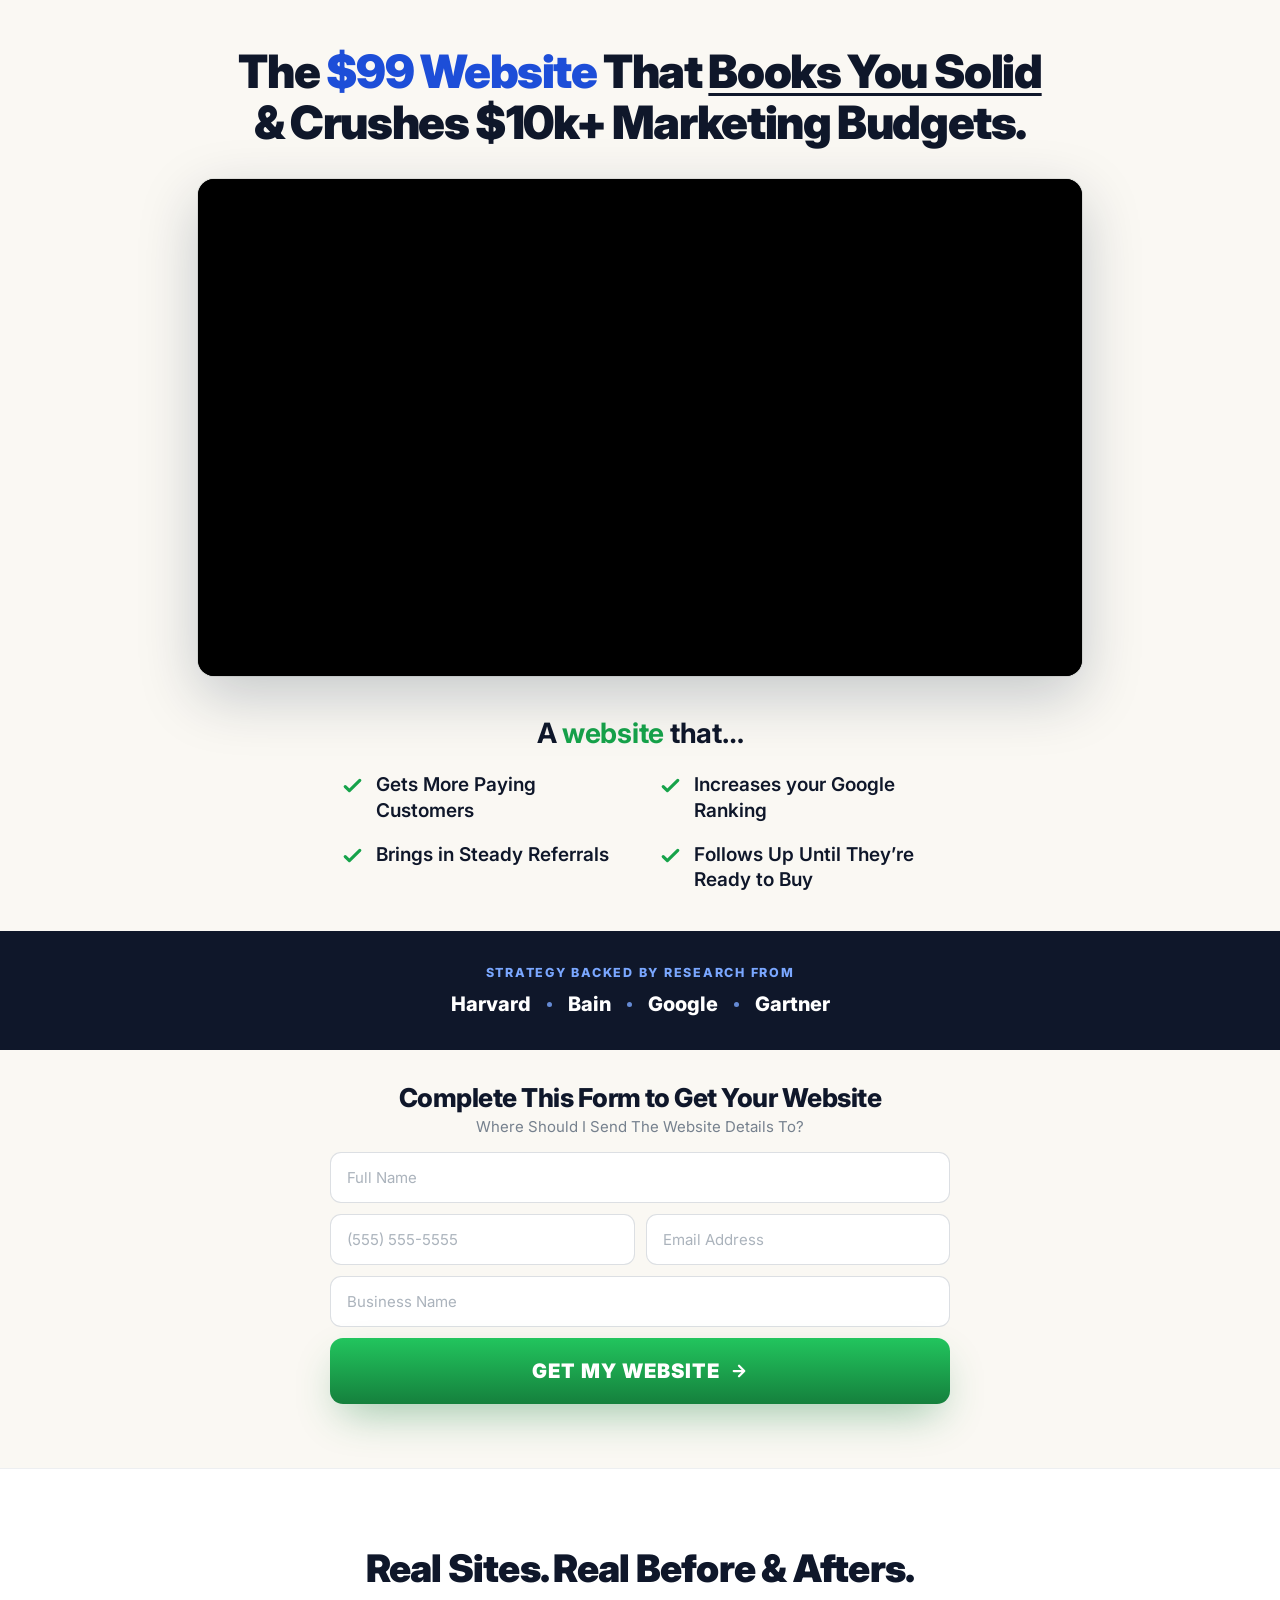
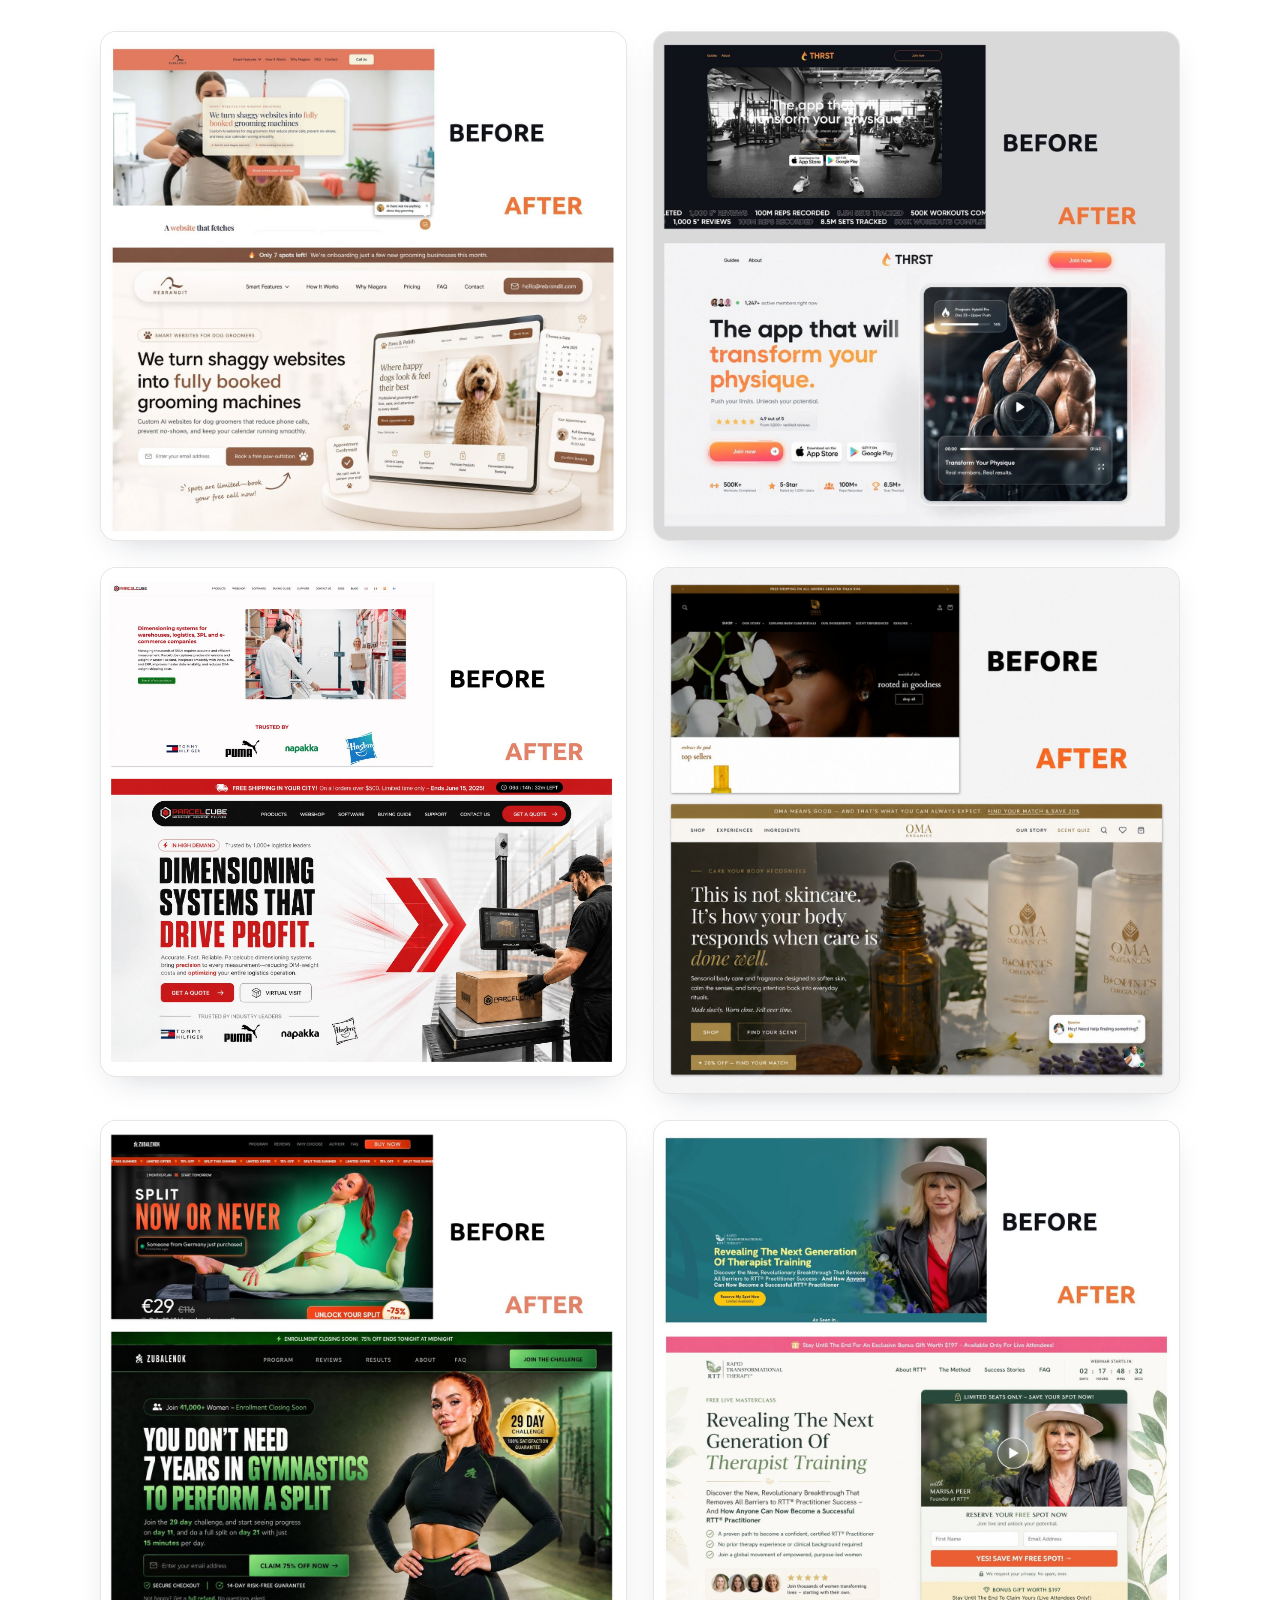
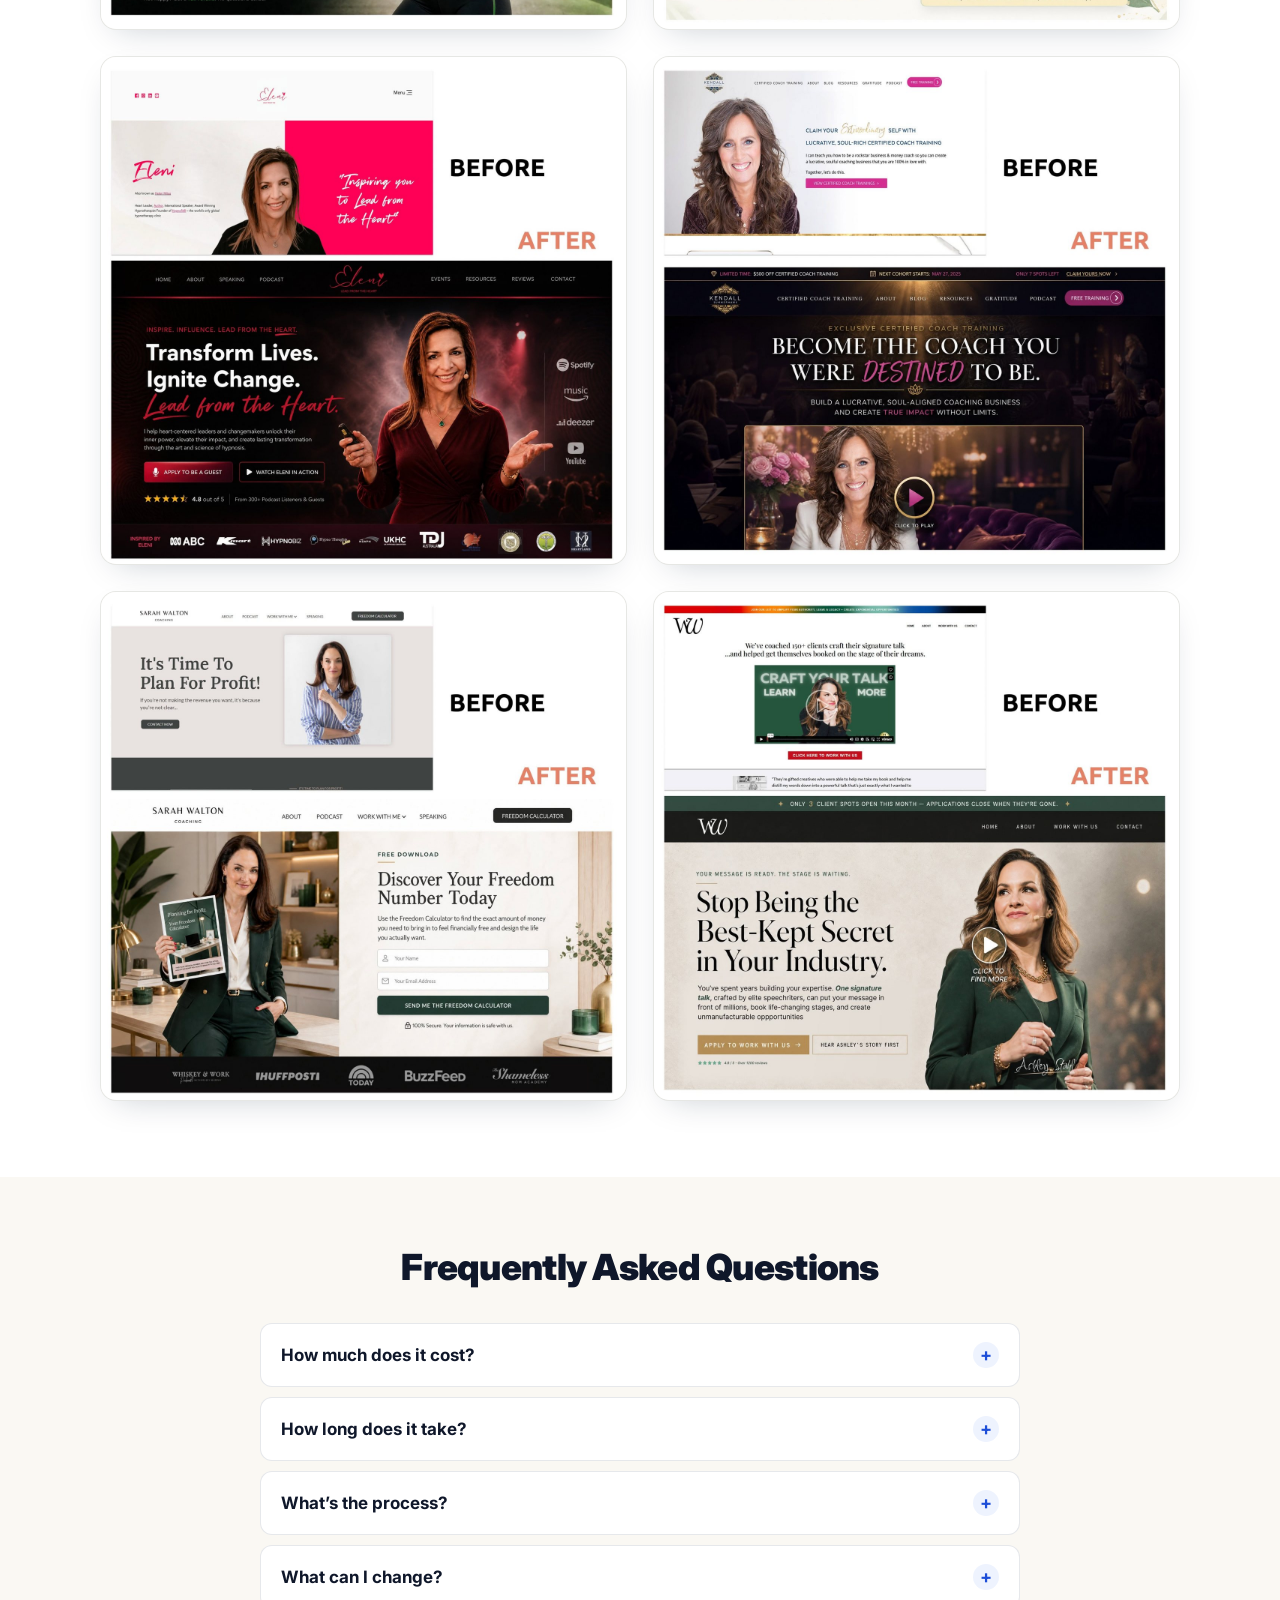
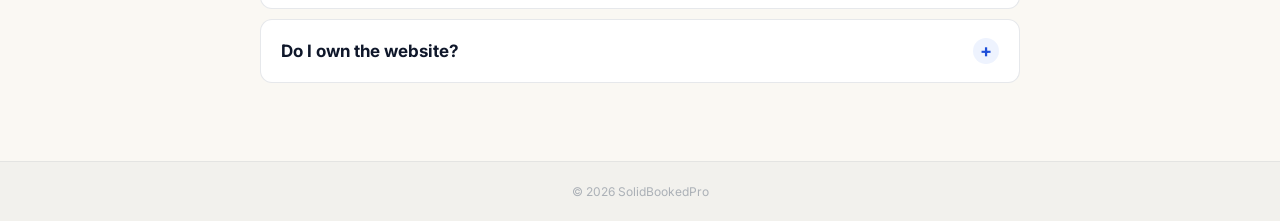
==== commit 6edf044e: "Add Clarity and move FAQ below before-afters" ====
--- a/index.html
+++ b/index.html
@@ -156,6 +156,13 @@
 footer{background:rgba(10,31,58,.03);border-top:1px solid rgba(10,31,58,.06);padding:22px 20px;text-align:center;font-size:12px;color:rgba(10,31,58,.3);}
 @media(max-width:520px){.controls{gap:10px;padding:8px 10px;}.controls button svg{width:20px;height:20px;}}
 </style>
+<script type="text/javascript">
+    (function(c,l,a,r,i,t,y){
+        c[a]=c[a]||function(){(c[a].q=c[a].q||[]).push(arguments)};
+        t=l.createElement(r);t.async=1;t.src="https://www.clarity.ms/tag/"+i;
+        y=l.getElementsByTagName(r)[0];y.parentNode.insertBefore(t,y);
+    })(window, document, "clarity", "script", "xenop5sipu");
+</script>
 </head>
 <body>
 
@@ -241,15 +248,6 @@
   </div>
 </section>
 
-<section class="faq">
-  <div class="faq-in">
-    <h2 class="faq-h">Frequently Asked Questions</h2>
-    <div id="faqList"></div>
-  </div>
-</section>
-
-<footer>&copy; 2026 SolidBookedPro</footer>
-
 <section class="wall">
   <div class="wall-in">
     <h2 class="wall-h">Real Sites. Real Before &amp; Afters.</h2>
@@ -267,6 +265,15 @@
     </div>
   </div>
 </section>
+
+<section class="faq">
+  <div class="faq-in">
+    <h2 class="faq-h">Frequently Asked Questions</h2>
+    <div id="faqList"></div>
+  </div>
+</section>
+
+<footer>&copy; 2026 SolidBookedPro</footer>
 
 <script>
 (function(){
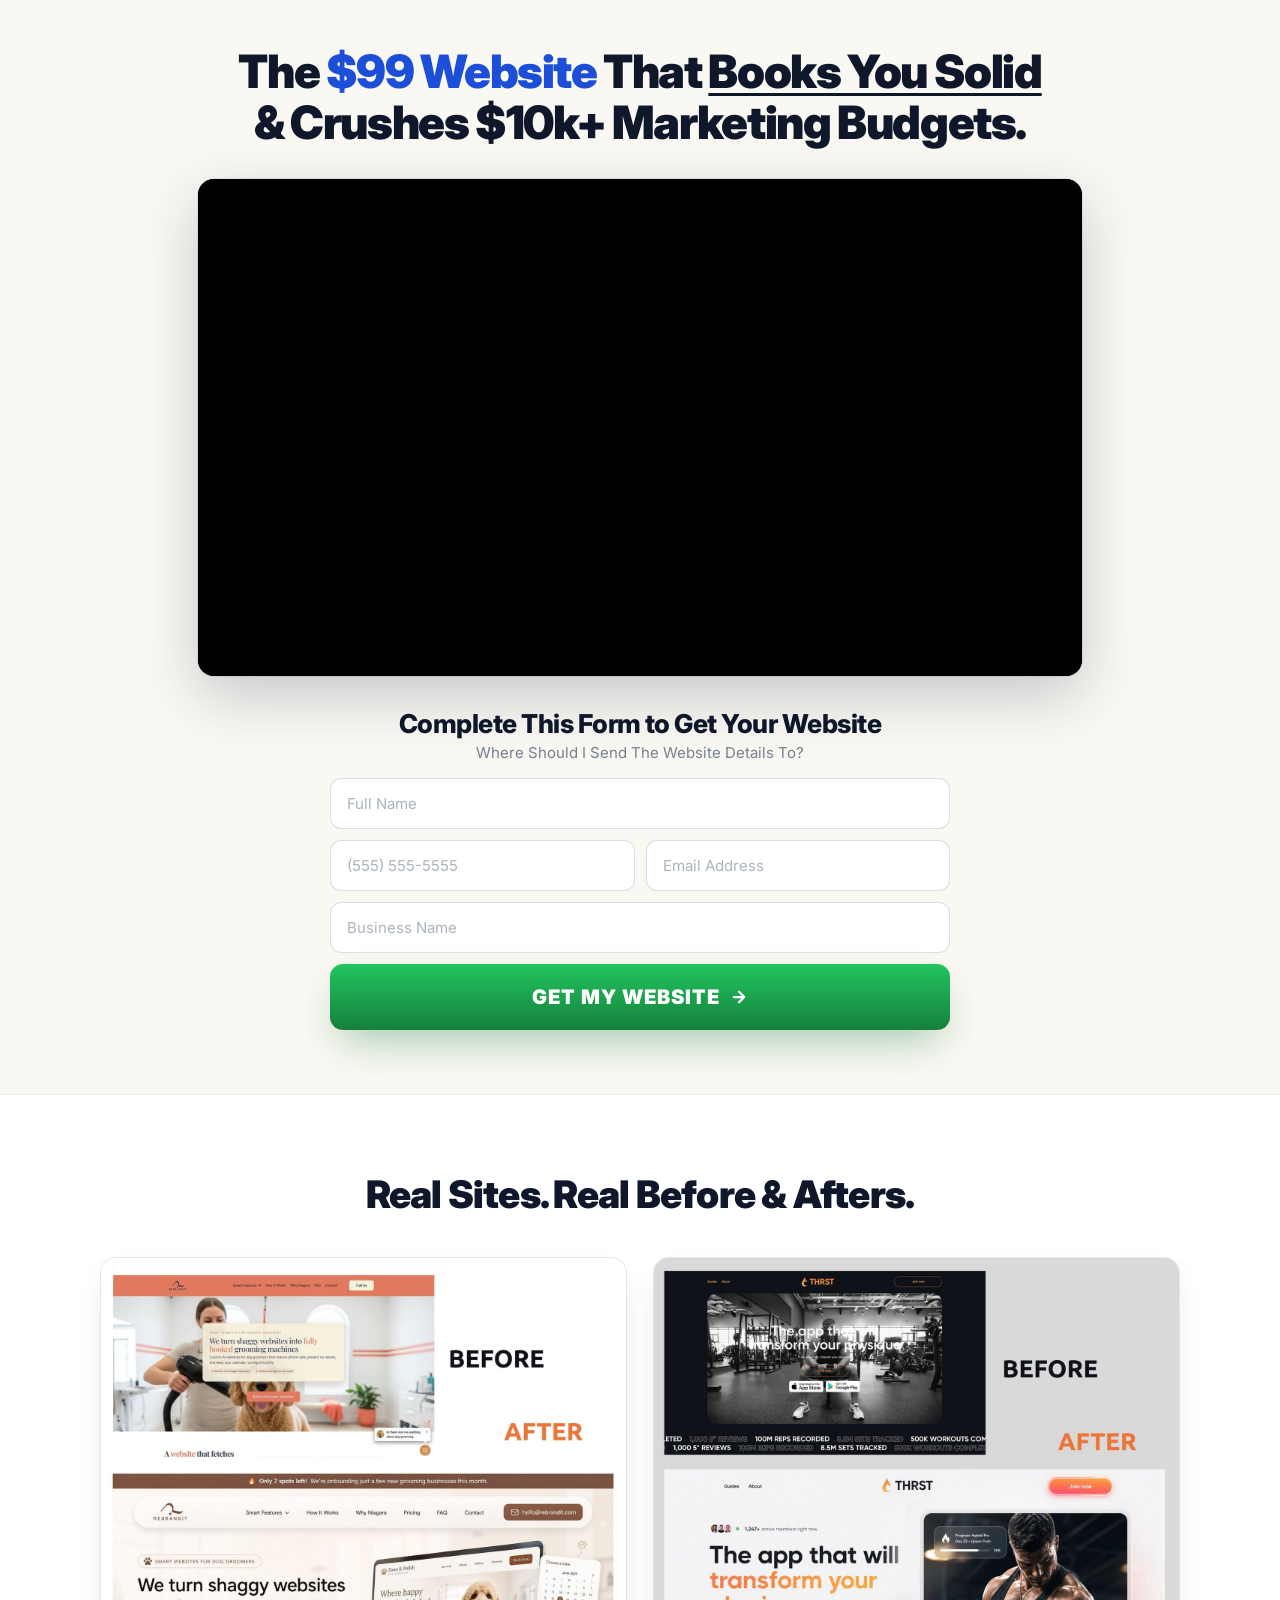
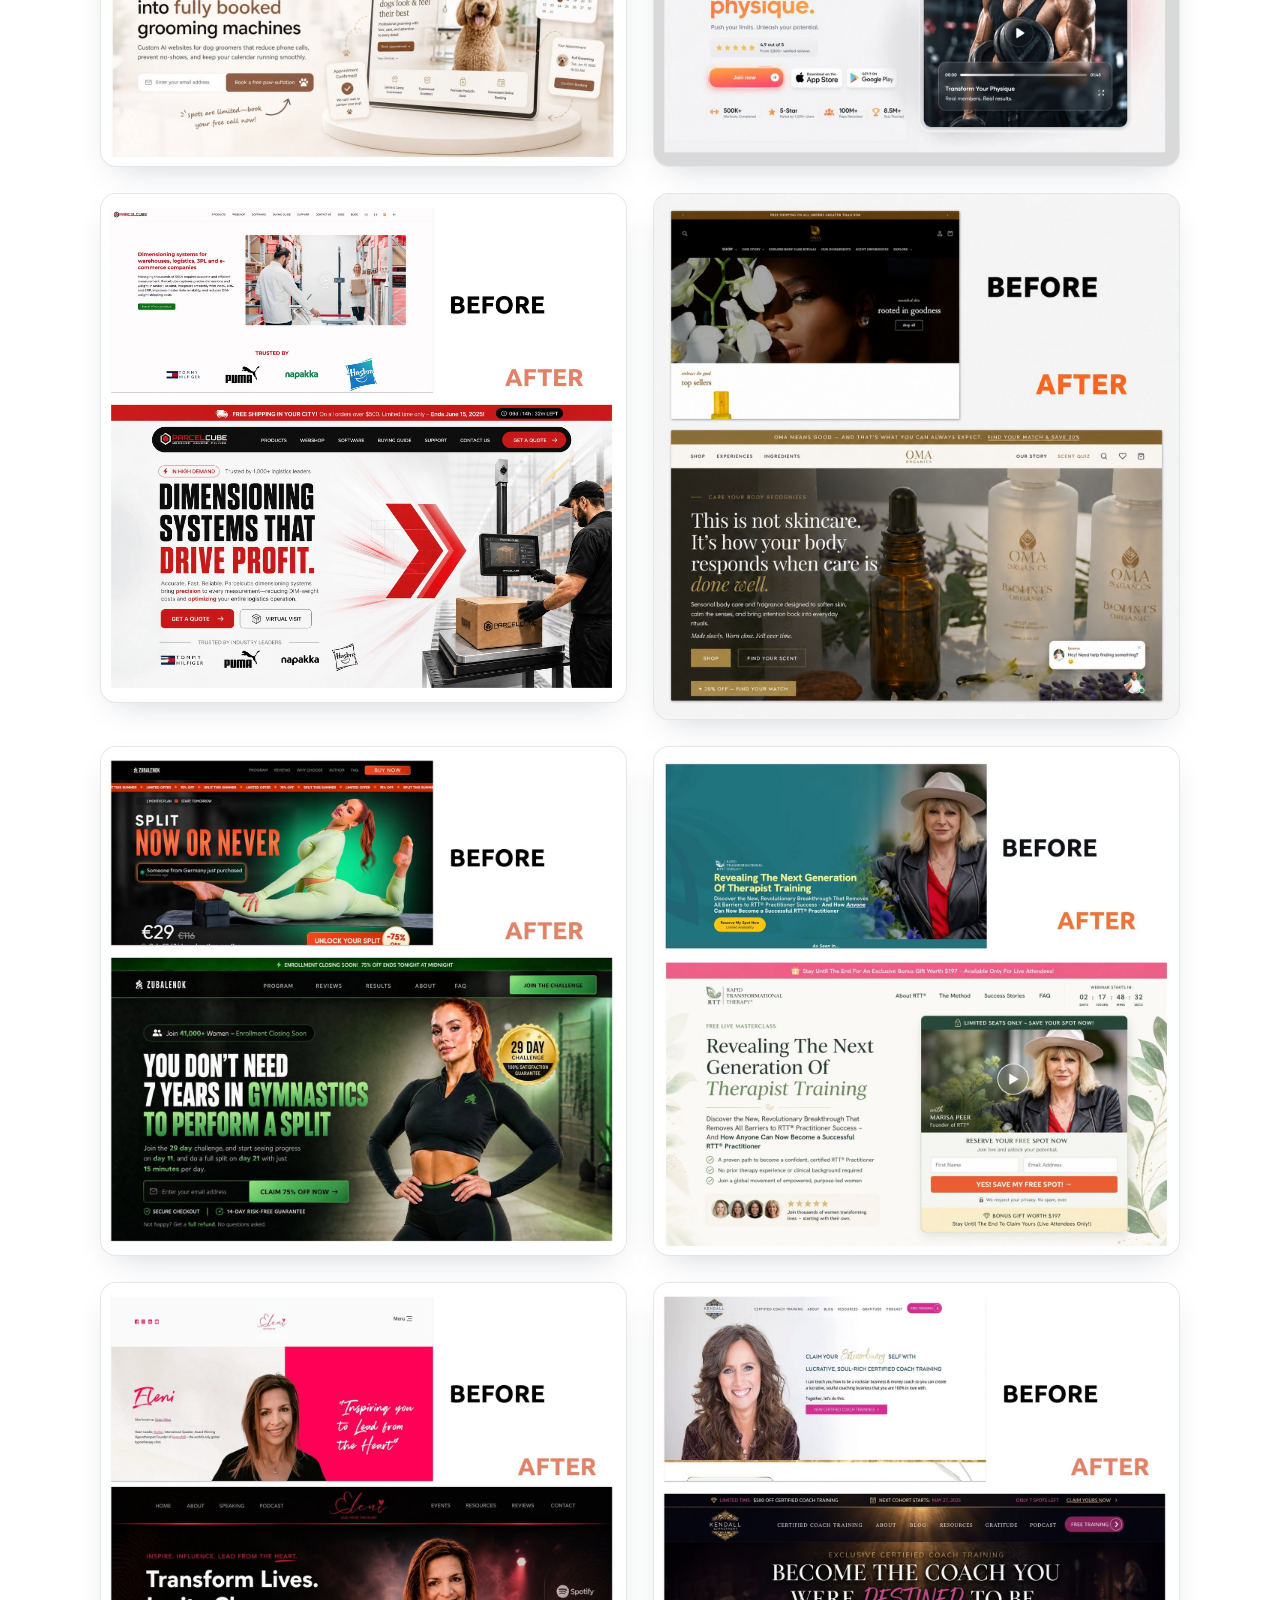
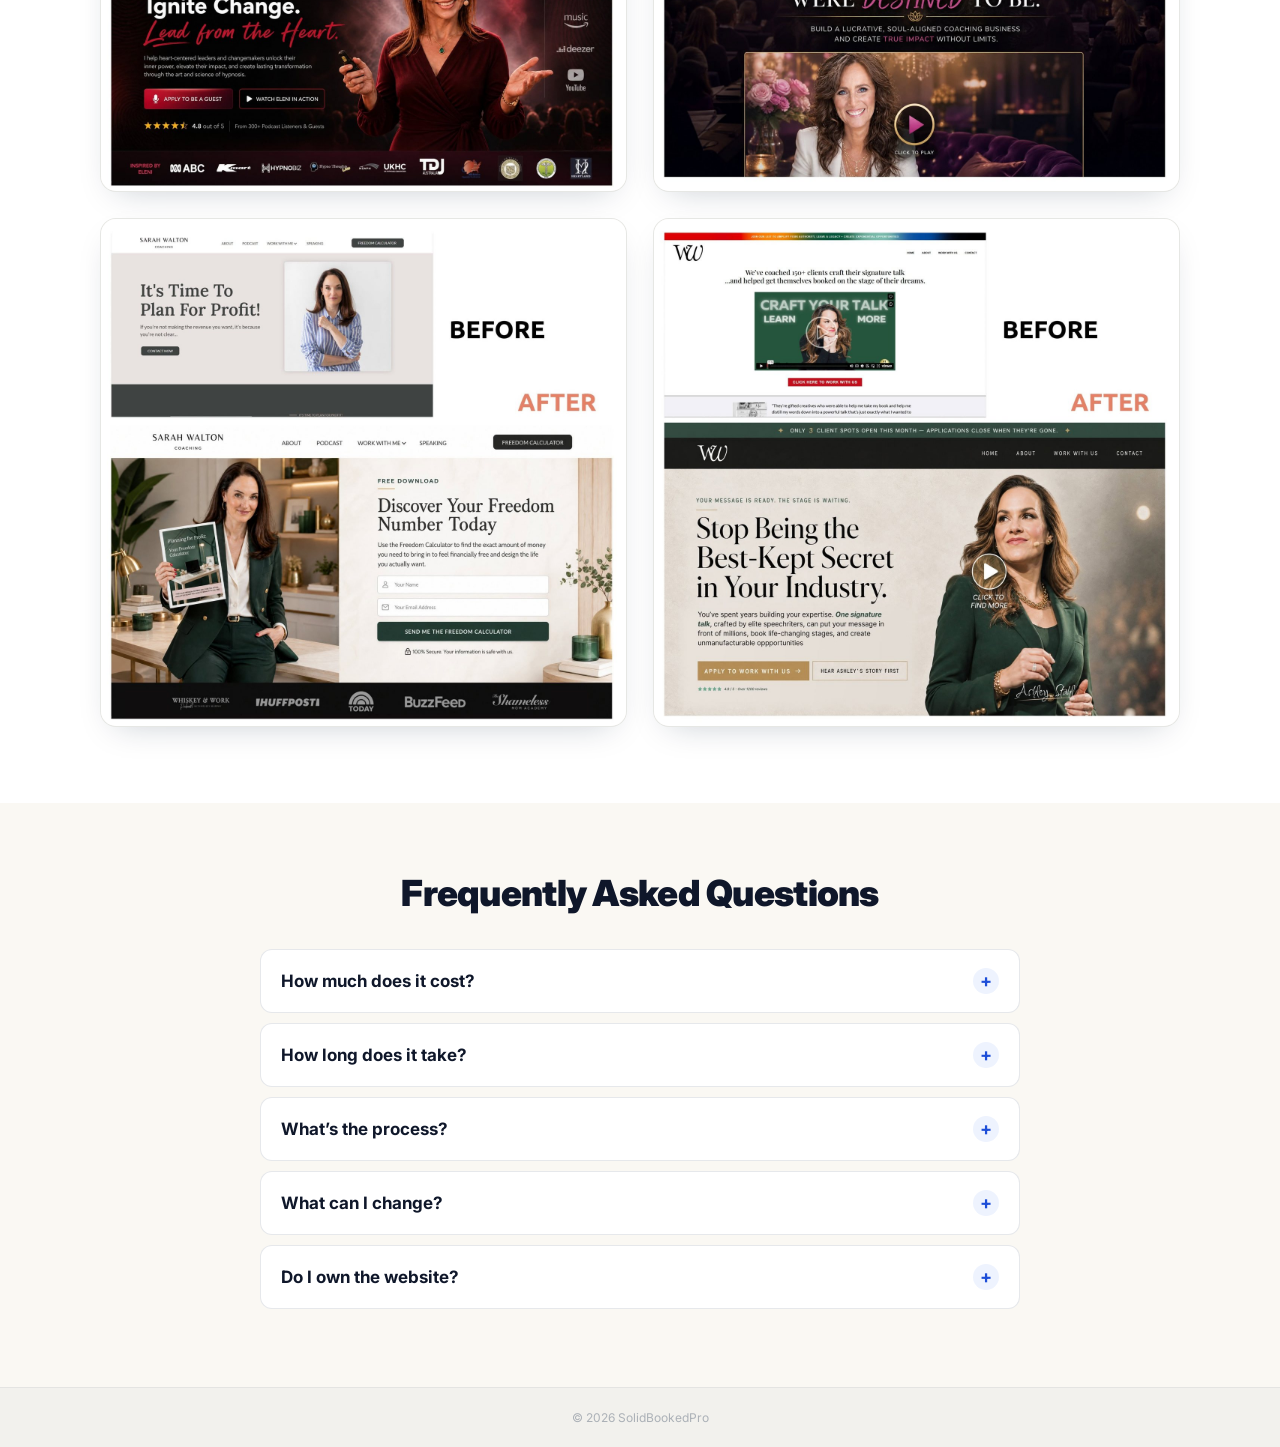
==== commit c8c6628d: "Remove benefit and research sections from SolidBookedPro landing page" ====
--- a/index.html
+++ b/index.html
@@ -85,23 +85,6 @@
 .volrow{display:flex;align-items:center;gap:8px;}
 .volrow input[type=range]{flex:1;accent-color:var(--gold);}
 .setdiv{height:1px;background:rgba(255,255,255,.1);margin:6px 0;}
-
-/* ── BENEFIT STRIP (between VSL and form) ── */
-.benefits{max-width:600px;margin:clamp(26px,3.8vw,40px) auto 0;text-align:center;}
-.benefits .lead{font-size:clamp(19px,3.3vw,28px);font-weight:700;color:var(--navy);margin-bottom:clamp(15px,2.1vw,22px);letter-spacing:-.01em;}
-.benefits .lead span{color:#16a34a;}
-.benefits .grid{display:grid;grid-template-columns:1fr 1fr;gap:clamp(12px,1.8vw,18px) clamp(22px,3vw,36px);text-align:left;}
-@media(max-width:520px){.benefits .grid{grid-template-columns:1fr;max-width:320px;margin:0 auto;}}
-.benefits .item{display:flex;align-items:flex-start;gap:11px;font-size:clamp(15px,2.2vw,19px);font-weight:600;color:var(--navy);line-height:1.35;}
-.benefits .item svg{flex-shrink:0;width:clamp(22px,2.4vw,25px);height:clamp(22px,2.4vw,25px);margin-top:1px;}
-.research{background:var(--navy);margin-top:clamp(24px,3.4vw,38px);margin-left:calc(50% - 50vw);margin-right:calc(50% - 50vw);padding:clamp(22px,3vw,34px) 18px;text-align:center;}
-.r-inner{max-width:760px;margin:0 auto;}
-.research .eyb{font-size:clamp(11px,1.3vw,12.5px);font-weight:800;letter-spacing:.14em;text-transform:uppercase;color:#7aa7ff;margin-bottom:clamp(9px,1.2vw,12px);}
-.research .names{display:flex;flex-wrap:wrap;align-items:center;justify-content:center;gap:9px 16px;}
-.research .names b{font-size:clamp(16px,2vw,20px);font-weight:800;color:#fff;}
-.research .names .dot{position:static;top:auto;left:auto;transform:none;box-shadow:none;pointer-events:none;width:5px;height:5px;border-radius:50%;background:#7aa7ff;opacity:.8;}
-.research .names .dot:hover,.research .names .dot.active{transform:none;background:#7aa7ff;}
-@media(max-width:520px){.research .names{gap:7px 12px;}}
 
 /* ── CAPTURE FORM (replaces CTA button) ── */
 .capture{margin-top:clamp(22px,3.5vw,32px);max-width:620px;margin-left:auto;margin-right:auto;}
@@ -209,25 +192,6 @@
       allowfullscreen="true"
       mozallowfullscreen="true"
       webkitallowfullscreen="true"></iframe>
-  </div>
-
-  <!-- BENEFIT STRIP -->
-  <div class="benefits">
-    <p class="lead">A <span>website</span> that&hellip;</p>
-    <div class="grid">
-      <span class="item"><svg viewBox="0 0 24 24" fill="none" stroke="#16a34a" stroke-width="3" stroke-linecap="round" stroke-linejoin="round"><path d="M5 13l4 4L19 7"/></svg>Gets More Paying Customers</span>
-      <span class="item"><svg viewBox="0 0 24 24" fill="none" stroke="#16a34a" stroke-width="3" stroke-linecap="round" stroke-linejoin="round"><path d="M5 13l4 4L19 7"/></svg>Increases your Google Ranking</span>
-      <span class="item"><svg viewBox="0 0 24 24" fill="none" stroke="#16a34a" stroke-width="3" stroke-linecap="round" stroke-linejoin="round"><path d="M5 13l4 4L19 7"/></svg>Brings in Steady Referrals</span>
-      <span class="item"><svg viewBox="0 0 24 24" fill="none" stroke="#16a34a" stroke-width="3" stroke-linecap="round" stroke-linejoin="round"><path d="M5 13l4 4L19 7"/></svg>Follows Up Until They&rsquo;re Ready to Buy</span>
-    </div>
-  </div>
-
-  <!-- CREDIBILITY BAND -->
-  <div class="research">
-    <div class="r-inner">
-      <p class="eyb">Strategy Backed By Research From</p>
-      <div class="names"><b>Harvard</b><span class="dot"></span><b>Bain</b><span class="dot"></span><b>Google</b><span class="dot"></span><b>Gartner</b></div>
-    </div>
   </div>
 
   <!-- CAPTURE FORM -->
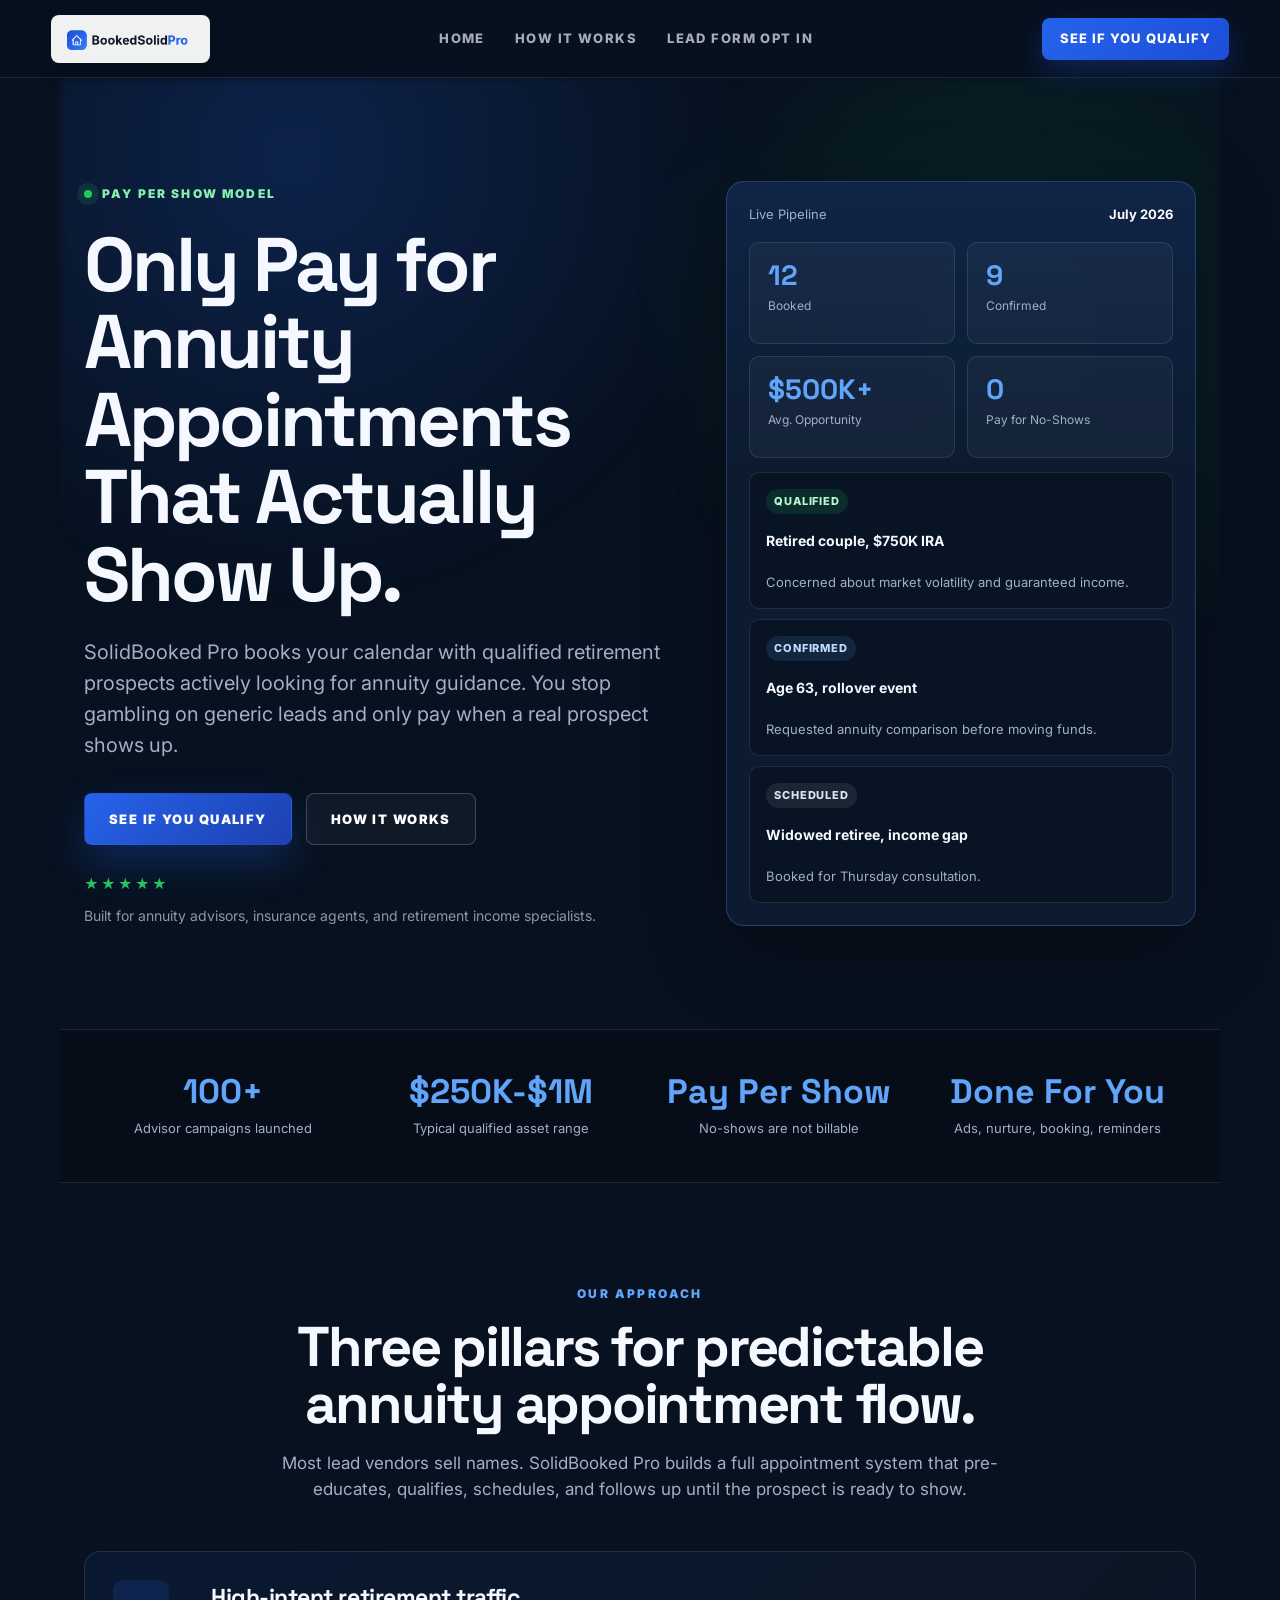
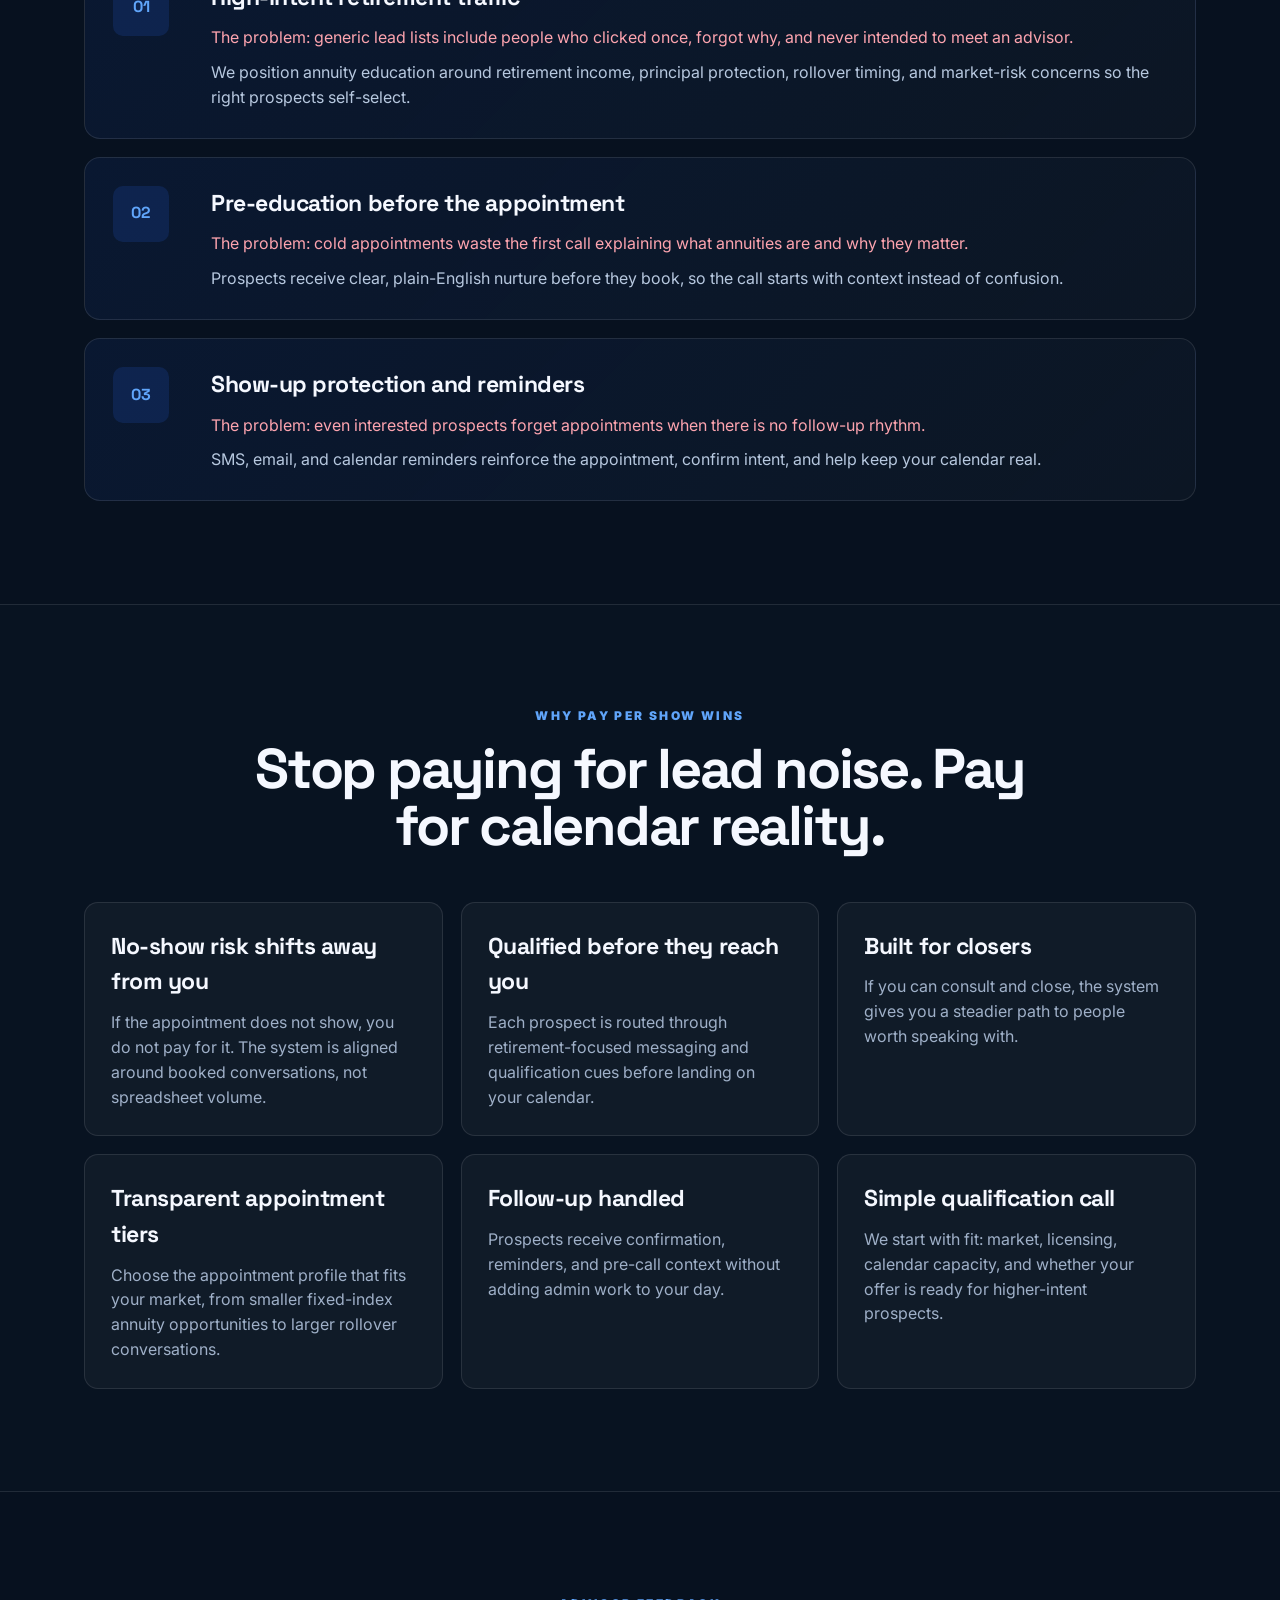
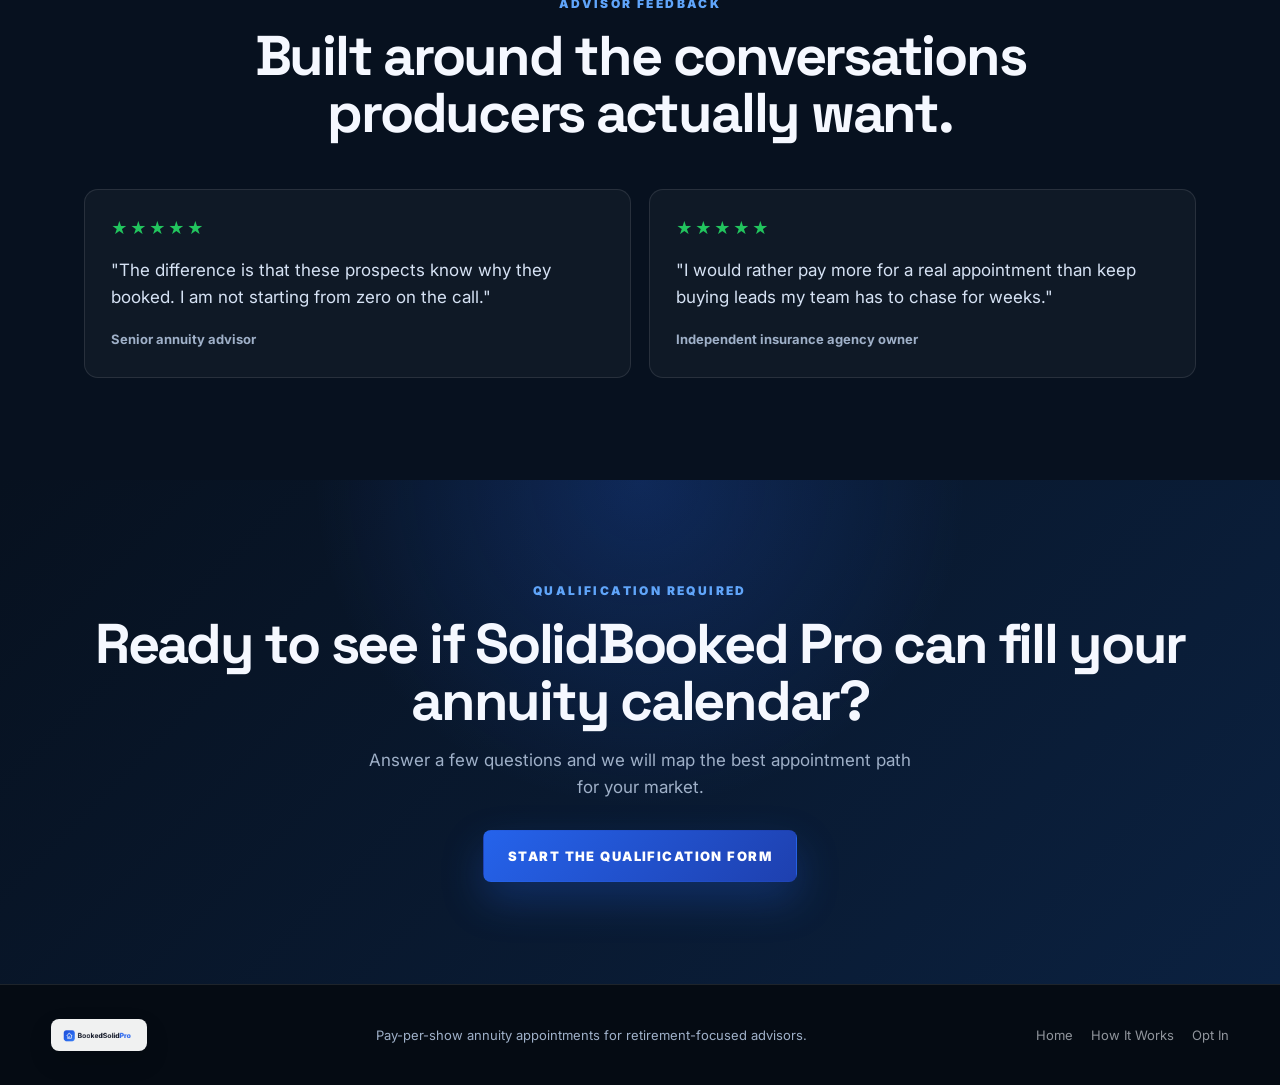
==== commit ab2d8a5e: "Build annuity appointment microsite" ====
--- a/index.html
+++ b/index.html
@@ -1,325 +1,186 @@
-<!DOCTYPE html>
+<!doctype html>
 <html lang="en">
 <head>
-<meta charset="utf-8"/>
-<meta name="viewport" content="width=device-width, initial-scale=1, viewport-fit=cover"/>
-<title>The $99 Website That Books You Solid | SolidBookedPro</title>
-<meta name="description" content="A done-for-you $99 website that gets you found, gets you chosen, and keeps you booked solid — without the $10k agency retainer."/>
-<meta name="robots" content="noindex,nofollow,noarchive"/>
-<link rel="preconnect" href="https://fonts.googleapis.com"/>
-<link href="https://fonts.googleapis.com/css2?family=Inter:wght@400;500;600;700;800;900&display=swap" rel="stylesheet"/>
-<style>
-*,*::before,*::after{box-sizing:border-box;margin:0;padding:0}
-:root{
-  --navy:#0f172a; --gold:#2563eb; --gold-hover:#1d4ed8;
-  --gold-bg:rgba(37,99,235,.08); --gold-border:rgba(37,99,235,.30);
-  --cream:#faf8f3; --white:#fff; --gray:#6b7280;
-}
-html{scroll-behavior:smooth}
-body{font-family:'Inter',system-ui,sans-serif;background:var(--cream);color:var(--navy);min-height:100vh;-webkit-font-smoothing:antialiased;}
-
-.stage{max-width:920px;margin:0 auto;padding:clamp(22px,4vw,46px) 18px clamp(34px,6vw,64px);}
-.head{text-align:center;display:flex;flex-direction:column;align-items:center;margin-bottom:clamp(20px,3.5vw,32px);}
-h1.display{
-  font-size:clamp(28px,4.6vw,46px);font-weight:900;line-height:1.1;letter-spacing:-.03em;color:var(--navy);text-wrap:balance;
-}
-h1.display em{color:var(--gold-hover);font-style:normal;}
-h1.display .ul{text-decoration:underline;text-decoration-thickness:3px;text-underline-offset:5px;}
-h1.display .ln1,h1.display .ln2{display:block;}
-/* SBP headline is longer than the ScalingSOS original, so it's sized (max 46px) to sit cleanly on its two structured lines instead of overflowing. */
-@media(min-width:600px){h1.display .ln1,h1.display .ln2{white-space:nowrap;}}
-
-/* ── PLAYER ── */
-.player{
-  position:relative;width:100%;aspect-ratio:16/9;background:#000;border-radius:16px;overflow:hidden;
-  box-shadow:0 20px 60px rgba(10,31,58,.22),0 0 0 1px rgba(0,0,0,.08);user-select:none;
-}
-.player iframe{position:absolute;inset:0;width:100%;height:100%;border:0;background:#000;display:block;}
-
-/* thin deceptive load bar pinned to very top — feels like a short video, no time shown */
-.loadbar{position:absolute;top:0;left:0;right:0;height:4px;background:rgba(255,255,255,.14);z-index:7;pointer-events:none;}
-.loadbar .lfill{height:100%;width:0;background:var(--gold);transition:width .15s linear;}
-
-/* big center play — gentle breathing */
-.bigplay{position:absolute;inset:0;z-index:5;display:flex;align-items:center;justify-content:center;background:rgba(10,31,58,.32);cursor:pointer;transition:opacity .25s;}
-.bigplay.hide{opacity:0;pointer-events:none;}
-.bigplay .circle{width:clamp(62px,11vw,88px);height:clamp(62px,11vw,88px);border-radius:50%;background:rgba(120,128,140,.42);backdrop-filter:blur(3px);-webkit-backdrop-filter:blur(3px);border:1px solid rgba(255,255,255,.28);display:flex;align-items:center;justify-content:center;box-shadow:0 6px 24px rgba(0,0,0,.22);animation:breathe 2.6s ease-in-out infinite;transition:background .15s;}
-@keyframes breathe{0%,100%{transform:scale(1);box-shadow:0 6px 24px rgba(0,0,0,.22),0 0 0 0 rgba(255,255,255,.18);}50%{transform:scale(1.07);box-shadow:0 8px 30px rgba(0,0,0,.28),0 0 0 12px rgba(255,255,255,0);}}
-.bigplay:hover .circle{animation:none;transform:scale(1.07);background:rgba(120,128,140,.58);}
-.bigplay svg{width:42%;height:42%;margin-left:8%;fill:#fff;opacity:.95;}
-.bigplay .label{position:absolute;bottom:clamp(14px,4vw,26px);left:0;right:0;text-align:center;color:#fff;font-weight:700;font-size:clamp(12px,1.6vw,15px);letter-spacing:.04em;text-shadow:0 2px 10px rgba(0,0,0,.5);}
-
-.tap-sound{position:absolute;z-index:9;top:12px;left:12px;background:rgba(0,0,0,.62);backdrop-filter:blur(4px);-webkit-backdrop-filter:blur(4px);color:#fff;font-size:13px;font-weight:700;padding:7px 12px;border-radius:8px;display:none;align-items:center;gap:6px;cursor:pointer;user-select:none;}
-.tap-sound.show{display:inline-flex;}
-.tap-sound svg{width:15px;height:15px;flex-shrink:0;}
-
-/* ── Wistia-style bottom controls ── */
-.controls{position:absolute;left:0;right:0;bottom:0;z-index:6;display:flex;flex-direction:column;gap:8px;padding:14px 16px 12px;background:linear-gradient(to top,rgba(0,0,0,.6),rgba(0,0,0,0));opacity:0;transition:opacity .35s;pointer-events:none;}
-.player.show-ui .controls,.player.paused .controls{opacity:1;}
-.player.show-ui,.player.show-ui *{cursor:default;}
-.player.playing:not(.show-ui){cursor:none;}
-.controls>*{pointer-events:auto;}
-/* chapter line + dots (no progress fill) */
-.seek{position:relative;height:4px;background:rgba(255,255,255,.32);border-radius:3px;cursor:pointer;transition:height .12s;}
-.seek:hover{height:6px;}
-/* subtle dots, hidden until the viewer is a few sections in */
-.dot{position:absolute;top:50%;transform:translate(-50%,-50%) scale(.7);width:9px;height:9px;border-radius:50%;background:rgba(255,255,255,.55);box-shadow:0 0 0 1px rgba(10,31,58,.25);cursor:pointer;opacity:0;pointer-events:none;transition:transform .12s,background .12s,opacity .3s;}
-.player.show-dots .dot{opacity:1;pointer-events:auto;transform:translate(-50%,-50%) scale(1);}
-.dot:hover,.dot.active{background:var(--gold);transform:translate(-50%,-50%) scale(1.25);}
-.ch-tip{position:absolute;bottom:18px;transform:translateX(-50%);background:rgba(10,31,58,.94);color:#fff;font-size:12px;font-weight:600;padding:6px 11px;border-radius:7px;white-space:nowrap;pointer-events:none;opacity:0;transition:opacity .12s;max-width:70vw;overflow:hidden;text-overflow:ellipsis;z-index:3;}
-.ch-tip.show{opacity:1;}
-.ctrlrow{display:flex;align-items:center;gap:16px;}
-.ctrlrow button{background:none;border:none;cursor:pointer;color:#fff;display:flex;align-items:center;padding:2px;}
-.ctrlrow button svg{width:22px;height:22px;fill:#fff;}
-.ctrlrow .spacer{flex:1;}
-/* settings (3-dots) menu */
-.setwrap{position:relative;}
-.setmenu{position:absolute;right:0;bottom:34px;width:170px;background:rgba(18,28,44,.97);border:1px solid rgba(255,255,255,.1);border-radius:10px;padding:8px;display:none;z-index:5;box-shadow:0 12px 30px rgba(0,0,0,.4);}
-.setmenu.open{display:block;}
-.setmenu .grp{padding:6px 8px;}
-.setmenu .glabel{font-size:11px;color:rgba(255,255,255,.5);text-transform:uppercase;letter-spacing:.06em;font-weight:700;margin-bottom:6px;}
-.spdrow{display:flex;flex-wrap:wrap;gap:5px;}
-.spd{background:rgba(255,255,255,.08);color:#fff;border:none;border-radius:6px;padding:5px 9px;font-size:12px;font-weight:600;cursor:pointer;font-family:inherit;}
-.spd:hover{background:rgba(255,255,255,.18);}
-.spd.active{background:var(--gold);color:var(--navy);}
-.volrow{display:flex;align-items:center;gap:8px;}
-.volrow input[type=range]{flex:1;accent-color:var(--gold);}
-.setdiv{height:1px;background:rgba(255,255,255,.1);margin:6px 0;}
-
-/* ── CAPTURE FORM (replaces CTA button) ── */
-.capture{margin-top:clamp(22px,3.5vw,32px);max-width:620px;margin-left:auto;margin-right:auto;}
-.cap-h{text-align:center;font-size:clamp(19px,2.6vw,26px);font-weight:800;letter-spacing:-.02em;color:var(--navy);margin-bottom:4px;}
-.cap-sub{text-align:center;font-size:clamp(13px,1.7vw,15px);color:rgba(10,31,58,.55);margin-bottom:16px;}
-.capture .form{display:grid;grid-template-columns:1fr 1fr;gap:11px;}
-.capture .full{grid-column:1/-1;}
-@media(max-width:520px){.capture .form{grid-template-columns:1fr;}}
-.capture input{
-  width:100%;padding:15px 16px;border:1.5px solid rgba(10,31,58,.14);border-radius:11px;
-  font-size:15px;font-family:inherit;color:var(--navy);background:#fff;outline:none;transition:border-color .15s,box-shadow .15s;
-}
-.capture input:focus{border-color:var(--gold);box-shadow:0 0 0 3px rgba(37,99,235,.1);}
-.capture input.bad{border-color:#dc2626;box-shadow:0 0 0 3px rgba(220,38,38,.08);}
-.capture input::placeholder{color:rgba(10,31,58,.34);}
-.capture .cta{
-  grid-column:1/-1;display:flex;align-items:center;justify-content:center;gap:10px;width:100%;
-  background:linear-gradient(to bottom,#22c55e,#15803d);color:#fff;
-  font-size:clamp(16px,2vw,20px);font-weight:900;text-transform:uppercase;letter-spacing:.05em;
-  padding:clamp(16px,2.4vw,21px) 34px;border:none;border-radius:13px;cursor:pointer;font-family:inherit;
-  box-shadow:0 18px 44px -12px rgba(21,128,61,.45);animation:pulse 2.6s ease-in-out infinite;transition:transform .15s,box-shadow .15s;
-}
-.capture .cta:hover{transform:scale(1.01);box-shadow:0 22px 50px -12px rgba(21,128,61,.55);animation:none;}
-.capture .cta:disabled{opacity:.65;cursor:not-allowed;transform:none;animation:none;}
-@keyframes pulse{0%,100%{transform:scale(1)}50%{transform:scale(1.012)}}
-.capture .err{grid-column:1/-1;color:#dc2626;font-size:13px;text-align:center;display:none;}
-
-/* ── FAQ accordion ── */
-.faq{padding:clamp(36px,6vw,68px) 18px;}
-.faq-in{max-width:760px;margin:0 auto;}
-.faq-h{text-align:center;font-size:clamp(24px,4vw,36px);font-weight:900;letter-spacing:-.02em;margin-bottom:clamp(22px,3vw,34px);}
-.faq-item{border:1px solid rgba(10,31,58,.1);border-radius:12px;margin-bottom:10px;background:#fff;overflow:hidden;transition:box-shadow .15s,border-color .15s;}
-.faq-item.open{border-color:var(--gold-border);box-shadow:0 8px 24px -12px rgba(10,31,58,.2);}
-.faq-q{width:100%;display:flex;align-items:center;justify-content:space-between;gap:14px;background:none;border:0;cursor:pointer;font-family:inherit;text-align:left;padding:18px 20px;font-size:clamp(15px,2vw,17px);font-weight:700;color:var(--navy);}
-.faq-q .faq-ic{flex-shrink:0;width:26px;height:26px;border-radius:50%;background:var(--gold-bg);color:var(--gold-hover);display:flex;align-items:center;justify-content:center;font-size:18px;font-weight:700;line-height:1;}
-.faq-a{max-height:0;overflow:hidden;transition:max-height .28s ease;}
-.faq-a p{padding:0 20px 18px;font-size:15px;line-height:1.6;color:rgba(10,31,58,.7);}
-footer{background:rgba(10,31,58,.03);border-top:1px solid rgba(10,31,58,.06);padding:22px 20px;text-align:center;font-size:12px;color:rgba(10,31,58,.3);}
-@media(max-width:520px){.controls{gap:10px;padding:8px 10px;}.controls button svg{width:20px;height:20px;}}
-/* ── WALL OF WORK ── */
-.wall{padding:clamp(40px,6vw,76px) 18px;background:var(--white);border-top:1px solid rgba(10,31,58,.07);}
-.wall-in{max-width:1080px;margin:0 auto;}
-.wall-eyebrow{text-align:center;color:var(--gold-hover);font-weight:800;font-size:12px;letter-spacing:.14em;text-transform:uppercase;margin-bottom:9px;}
-.wall-h{text-align:center;font-size:clamp(24px,4vw,38px);font-weight:900;letter-spacing:-.02em;color:var(--navy);margin-bottom:clamp(26px,3.6vw,40px);}
-.wall-sub{text-align:center;font-size:clamp(13px,1.7vw,15px);color:rgba(10,31,58,.55);margin:7px auto clamp(26px,3.6vw,40px);max-width:540px;line-height:1.5;}
-.wall-grid{display:grid;grid-template-columns:1fr 1fr;gap:clamp(16px,2.4vw,26px);align-items:start;}
-@media(max-width:640px){.wall-grid{grid-template-columns:1fr;}}
-.wall-card{background:var(--cream);border:1px solid rgba(10,31,58,.08);border-radius:16px;overflow:hidden;box-shadow:0 12px 32px -16px rgba(10,31,58,.25);transition:transform .18s,box-shadow .18s;}
-.wall-card:hover{transform:translateY(-3px);box-shadow:0 20px 46px -16px rgba(10,31,58,.34);}
-.wall-card img{display:block;width:100%;height:auto;background:#f1efe9;}
-.wall-card figcaption{padding:13px 16px;font-size:clamp(13px,1.6vw,15px);font-weight:700;color:var(--navy);border-top:1px solid rgba(10,31,58,.07);}
-footer{background:rgba(10,31,58,.03);border-top:1px solid rgba(10,31,58,.06);padding:22px 20px;text-align:center;font-size:12px;color:rgba(10,31,58,.3);}
-@media(max-width:520px){.controls{gap:10px;padding:8px 10px;}.controls button svg{width:20px;height:20px;}}
-</style>
-<script type="text/javascript">
+  <meta charset="utf-8">
+  <meta name="viewport" content="width=device-width, initial-scale=1">
+  <title>SolidBooked Pro | Pay-Per-Show Annuity Appointments</title>
+  <meta name="description" content="Pay-per-show annuity appointments for advisors who want qualified retirement prospects booked directly to their calendar.">
+  <link rel="icon" type="image/png" href="/assets/logo.png">
+  <link rel="preconnect" href="https://fonts.googleapis.com">
+  <link rel="preconnect" href="https://fonts.gstatic.com" crossorigin>
+  <link href="https://fonts.googleapis.com/css2?family=Inter:wght@400;500;600;700;800;900&family=Space+Grotesk:wght@500;600;700&display=swap" rel="stylesheet">
+  <link rel="stylesheet" href="/assets/styles.css">
+  <script type="text/javascript">
     (function(c,l,a,r,i,t,y){
-        c[a]=c[a]||function(){(c[a].q=c[a].q||[]).push(arguments)};
-        t=l.createElement(r);t.async=1;t.src="https://www.clarity.ms/tag/"+i;
-        y=l.getElementsByTagName(r)[0];y.parentNode.insertBefore(t,y);
+      c[a]=c[a]||function(){(c[a].q=c[a].q||[]).push(arguments)};
+      t=l.createElement(r);t.async=1;t.src="https://www.clarity.ms/tag/"+i;
+      y=l.getElementsByTagName(r)[0];y.parentNode.insertBefore(t,y);
     })(window, document, "clarity", "script", "xenop5sipu");
-</script>
+  </script>
 </head>
 <body>
+  <header class="site-nav">
+    <a class="brand" href="/" aria-label="SolidBooked Pro home"><img src="/assets/logo.png" alt="SolidBooked Pro"></a>
+    <nav class="nav-links" aria-label="Primary navigation">
+      <a href="/">Home</a>
+      <a href="/how-it-works/">How It Works</a>
+      <a href="/lp/promo-offer-vll/">Lead Form Opt In</a>
+    </nav>
+    <a class="nav-btn" href="/lp/promo-offer-vll/">See If You Qualify</a>
+  </header>
 
-<script>
-window.SSOS = {
-  VIDEO_URL : 'https://xxxmrbrwucsqeqbmwggd.supabase.co/storage/v1/object/public/vsl/sbp-main.mp4?v=v6',
-  POSTER    : 'https://xxxmrbrwucsqeqbmwggd.supabase.co/storage/v1/object/public/vsl/sbp-main-poster.jpg?v=v6',
-  N8N       : 'https://n8n.americanlifeteam.com/webhook',
-  TRACK_URL : 'https://n8n.americanlifeteam.com/webhook/sbp-funnel-track',
-  FEEL_EXP  : 0.60, // lower = early progress feels faster (video feels shorter)
-  CHAPTERS  : [
-    { t:45,  label:'Who is this?' },
-    { t:114, label:'What is so special about the site?' },
-    { t:183, label:'What does the site do?' },
-    { t:302, label:'Who else have you done this for?' },
-    { t:387, label:'Will it work with what I already have?' },
-    { t:407, label:'Who owns the website, me or you?' },
-    { t:425, label:'What changes can I make now or later?' },
-    { t:441, label:'What is the process to get started?' },
-    { t:462, label:'What guarantees do you have?' }
-  ],
-  // Edit these FAQs freely — add/remove items.
-  FAQ : [
-    { q:'How much does it cost?', a:'A one-time $99 for your website. No monthly fees, no contracts. You only keep it if you love it.' },
-    { q:'How long does it take?', a:'Most sites are built and ready to review in about a day after you complete the short setup form.' },
-    { q:'What’s the process?', a:'When you’re ready, you’ll get a quick form that takes about 5 minutes. Once you finish, your site can be live within 24 hours.' },
-    { q:'What can I change?', a:'Anything — words, services, areas, photos, colors, pricing, your team. You can request edits before it goes live, or anytime after you own it.' },
-    { q:'Do I own the website?', a:'Yes — it’s yours to keep, with no monthly fees. We build it for you and hand it over.' }
-  ]
-};
-</script>
+  <main>
+    <section class="hero split">
+      <div class="glow"></div>
+      <div class="hero-copy">
+        <p class="kicker"><span></span> Pay Per Show Model</p>
+        <h1>Only Pay for Annuity Appointments That Actually Show Up.</h1>
+        <p class="hero-lead">SolidBooked Pro books your calendar with qualified retirement prospects actively looking for annuity guidance. You stop gambling on generic leads and only pay when a real prospect shows up.</p>
+        <div class="cta-row">
+          <a class="btn primary" href="/lp/promo-offer-vll/">See If You Qualify</a>
+          <a class="btn secondary" href="/how-it-works/">How It Works</a>
+        </div>
+        <div class="trust-row">
+          <span class="stars">★★★★★</span>
+          <span>Built for annuity advisors, insurance agents, and retirement income specialists.</span>
+        </div>
+      </div>
+      <div class="dashboard-card" aria-label="Appointment pipeline preview">
+        <div class="card-top">
+          <span>Live Pipeline</span>
+          <b>July 2026</b>
+        </div>
+        <div class="calendar-grid">
+          <div><b>12</b><span>Booked</span></div>
+          <div><b>9</b><span>Confirmed</span></div>
+          <div><b>$500K+</b><span>Avg. Opportunity</span></div>
+          <div><b>0</b><span>Pay for No-Shows</span></div>
+        </div>
+        <div class="lead-list">
+          <article>
+            <span class="status hot">Qualified</span>
+            <b>Retired couple, $750K IRA</b>
+            <p>Concerned about market volatility and guaranteed income.</p>
+          </article>
+          <article>
+            <span class="status">Confirmed</span>
+            <b>Age 63, rollover event</b>
+            <p>Requested annuity comparison before moving funds.</p>
+          </article>
+          <article>
+            <span class="status cool">Scheduled</span>
+            <b>Widowed retiree, income gap</b>
+            <p>Booked for Thursday consultation.</p>
+          </article>
+        </div>
+      </div>
+    </section>
 
-<section class="stage">
-  <div class="head">
-    <h1 class="display"><span class="ln1">The <em>$99 Website</em> That <span class="ul">Books You Solid</span></span> <span class="ln2">&amp; Crushes $10k+ Marketing Budgets.</span></h1>
-  </div>
+    <section class="stats-band">
+      <div><b>100+</b><span>Advisor campaigns launched</span></div>
+      <div><b>$250K-$1M</b><span>Typical qualified asset range</span></div>
+      <div><b>Pay Per Show</b><span>No-shows are not billable</span></div>
+      <div><b>Done For You</b><span>Ads, nurture, booking, reminders</span></div>
+    </section>
 
-  <!-- PLAYER -->
-  <div class="player" id="player">
-    <iframe
-      src="https://docs.google.com/presentation/d/e/2PACX-1vTFV9Or6TUXkNhV6j4KavR9I6FVvkvnPAD8N8W_6yi-mify6L1ZwqeNUrouqExlQq8eJOFp3kMYALcn/pubembed?start=false&loop=false&delayms=3000"
-      title="SolidBookedPro website presentation"
-      loading="lazy"
-      allowfullscreen="true"
-      mozallowfullscreen="true"
-      webkitallowfullscreen="true"></iframe>
-  </div>
+    <section class="section">
+      <div class="section-head">
+        <p class="eyebrow">Our Approach</p>
+        <h2>Three pillars for predictable annuity appointment flow.</h2>
+        <p>Most lead vendors sell names. SolidBooked Pro builds a full appointment system that pre-educates, qualifies, schedules, and follows up until the prospect is ready to show.</p>
+      </div>
+      <div class="pillar-stack">
+        <article class="pillar">
+          <div class="num">01</div>
+          <div>
+            <h3>High-intent retirement traffic</h3>
+            <p class="problem">The problem: generic lead lists include people who clicked once, forgot why, and never intended to meet an advisor.</p>
+            <p class="solution">We position annuity education around retirement income, principal protection, rollover timing, and market-risk concerns so the right prospects self-select.</p>
+          </div>
+        </article>
+        <article class="pillar">
+          <div class="num">02</div>
+          <div>
+            <h3>Pre-education before the appointment</h3>
+            <p class="problem">The problem: cold appointments waste the first call explaining what annuities are and why they matter.</p>
+            <p class="solution">Prospects receive clear, plain-English nurture before they book, so the call starts with context instead of confusion.</p>
+          </div>
+        </article>
+        <article class="pillar">
+          <div class="num">03</div>
+          <div>
+            <h3>Show-up protection and reminders</h3>
+            <p class="problem">The problem: even interested prospects forget appointments when there is no follow-up rhythm.</p>
+            <p class="solution">SMS, email, and calendar reminders reinforce the appointment, confirm intent, and help keep your calendar real.</p>
+          </div>
+        </article>
+      </div>
+    </section>
 
-  <!-- CAPTURE FORM -->
-  <div class="capture" id="capture">
-    <h2 class="cap-h">Complete This Form to Get Your Website</h2>
-    <p class="cap-sub">Where Should I Send The Website Details To?</p>
-    <div class="form">
-      <input class="full" type="text"  id="f_name"  placeholder="Full Name" autocomplete="name"/>
-      <input type="tel"   id="f_phone" placeholder="(555) 555-5555" autocomplete="tel" inputmode="tel" maxlength="14"/>
-      <input type="email" id="f_email" placeholder="Email Address" autocomplete="email" inputmode="email"/>
-      <input class="full" type="text" id="f_biz" placeholder="Business Name" autocomplete="organization"/>
-      <div class="err" id="f_err"></div>
-      <button class="cta" id="ctaBtn" onclick="submitCapture()">
-        Get My Website
-        <svg width="18" height="18" fill="none" viewBox="0 0 24 24" stroke="currentColor" stroke-width="3"><path stroke-linecap="round" stroke-linejoin="round" d="M5 12h14M12 5l7 7-7 7"/></svg>
-      </button>
-    </div>
-  </div>
-</section>
+    <section class="section contrast">
+      <div class="section-head">
+        <p class="eyebrow">Why Pay Per Show Wins</p>
+        <h2>Stop paying for lead noise. Pay for calendar reality.</h2>
+      </div>
+      <div class="feature-grid">
+        <article>
+          <h3>No-show risk shifts away from you</h3>
+          <p>If the appointment does not show, you do not pay for it. The system is aligned around booked conversations, not spreadsheet volume.</p>
+        </article>
+        <article>
+          <h3>Qualified before they reach you</h3>
+          <p>Each prospect is routed through retirement-focused messaging and qualification cues before landing on your calendar.</p>
+        </article>
+        <article>
+          <h3>Built for closers</h3>
+          <p>If you can consult and close, the system gives you a steadier path to people worth speaking with.</p>
+        </article>
+        <article>
+          <h3>Transparent appointment tiers</h3>
+          <p>Choose the appointment profile that fits your market, from smaller fixed-index annuity opportunities to larger rollover conversations.</p>
+        </article>
+        <article>
+          <h3>Follow-up handled</h3>
+          <p>Prospects receive confirmation, reminders, and pre-call context without adding admin work to your day.</p>
+        </article>
+        <article>
+          <h3>Simple qualification call</h3>
+          <p>We start with fit: market, licensing, calendar capacity, and whether your offer is ready for higher-intent prospects.</p>
+        </article>
+      </div>
+    </section>
 
-<section class="wall">
-  <div class="wall-in">
-    <h2 class="wall-h">Real Sites. Real Before &amp; Afters.</h2>
-    <div class="wall-grid">
-      <figure class="wall-card"><img loading="lazy" src="assets/wall-of-work/rebrandit.jpg" alt="Rebrandit website before and after redesign"/></figure>
-      <figure class="wall-card"><img loading="lazy" src="assets/wall-of-work/thrst.jpg" alt="THRST website before and after redesign"/></figure>
-      <figure class="wall-card"><img loading="lazy" src="assets/wall-of-work/parcelcube.jpg" alt="Parcelcube website before and after redesign"/></figure>
-      <figure class="wall-card"><img loading="lazy" src="assets/wall-of-work/oma-organics.jpg?v=7" alt="OMA Organics website before and after redesign"/></figure>
-      <figure class="wall-card"><img loading="lazy" src="assets/wall-of-work/zubalenok.jpg?v=2" alt="Zubalenok Split Now or Never website before and after redesign"/></figure>
-      <figure class="wall-card"><img loading="lazy" src="assets/wall-of-work/rtt.jpg" alt="RTT website before and after redesign"/></figure>
-      <figure class="wall-card"><img loading="lazy" src="assets/wall-of-work/eleni.jpg" alt="Eleni website before and after redesign"/></figure>
-      <figure class="wall-card"><img loading="lazy" src="assets/wall-of-work/kendall.jpg" alt="Kendall Summerhawk website before and after redesign"/></figure>
-      <figure class="wall-card"><img loading="lazy" src="assets/wall-of-work/sarah-walton.jpg" alt="Sarah Walton website before and after redesign"/></figure>
-      <figure class="wall-card"><img loading="lazy" src="assets/wall-of-work/ashley-stahl.jpg" alt="Ashley Stahl website before and after redesign"/></figure>
-    </div>
-  </div>
-</section>
+    <section class="section">
+      <div class="section-head">
+        <p class="eyebrow">Advisor Feedback</p>
+        <h2>Built around the conversations producers actually want.</h2>
+      </div>
+      <div class="testimonial-grid">
+        <article>
+          <span class="stars">★★★★★</span>
+          <p>"The difference is that these prospects know why they booked. I am not starting from zero on the call."</p>
+          <b>Senior annuity advisor</b>
+        </article>
+        <article>
+          <span class="stars">★★★★★</span>
+          <p>"I would rather pay more for a real appointment than keep buying leads my team has to chase for weeks."</p>
+          <b>Independent insurance agency owner</b>
+        </article>
+      </div>
+    </section>
 
-<section class="faq">
-  <div class="faq-in">
-    <h2 class="faq-h">Frequently Asked Questions</h2>
-    <div id="faqList"></div>
-  </div>
-</section>
+    <section class="final-cta">
+      <p class="eyebrow">Qualification Required</p>
+      <h2>Ready to see if SolidBooked Pro can fill your annuity calendar?</h2>
+      <p>Answer a few questions and we will map the best appointment path for your market.</p>
+      <a class="btn primary" href="/lp/promo-offer-vll/">Start the Qualification Form</a>
+    </section>
+  </main>
 
-<footer>&copy; 2026 SolidBookedPro</footer>
-
-<script>
-(function(){
-  var FC=(window.SSOS&&window.SSOS.FAQ)||[];
-  var list=document.getElementById('faqList');
-  if(list){ FC.forEach(function(item){
-    var it=document.createElement('div'); it.className='faq-item';
-    var btn=document.createElement('button'); btn.className='faq-q'; btn.type='button';
-    btn.innerHTML='<span>'+item.q+'</span><span class="faq-ic">+</span>';
-    var ans=document.createElement('div'); ans.className='faq-a'; ans.innerHTML='<p>'+item.a+'</p>';
-    btn.onclick=function(){ var open=it.classList.contains('open');
-      document.querySelectorAll('.faq-item.open').forEach(function(o){ if(o!==it){o.classList.remove('open');o.querySelector('.faq-a').style.maxHeight=null;o.querySelector('.faq-ic').textContent='+';} });
-      if(open){ it.classList.remove('open'); ans.style.maxHeight=null; btn.querySelector('.faq-ic').textContent='+'; }
-      else { it.classList.add('open'); ans.style.maxHeight=ans.scrollHeight+'px'; btn.querySelector('.faq-ic').textContent='–'; }
-    };
-    it.appendChild(btn); it.appendChild(ans); list.appendChild(it);
-  }); }
-})();
-</script>
-
-<script>
-(function(){
-  var C=window.SSOS, N8N=C.N8N;
-  function uid(){ try{var a=new Uint8Array(8);(crypto||window.msCrypto).getRandomValues(a);return Array.prototype.map.call(a,function(b){return('0'+b.toString(16)).slice(-2)}).join('');}catch(e){return 't'+(performance.now()|0);} }
-  var visitorId=localStorage.getItem('ssos_vid'); if(!visitorId){visitorId=uid();localStorage.setItem('ssos_vid',visitorId);}
-  var sessionId=sessionStorage.getItem('ssos_sid'); if(!sessionId){sessionId=uid();sessionStorage.setItem('ssos_sid',sessionId);}
-  function utm(){var p=new URLSearchParams(location.search),o={};['utm_source','utm_medium','utm_campaign','utm_content','utm_term'].forEach(function(k){if(p.get(k))o[k]=p.get(k)});return o;}
-  var reachedCta=false;
-  function post(url,body,beacon){try{var data=JSON.stringify(body);if(beacon&&navigator.sendBeacon){navigator.sendBeacon(url,new Blob([data],{type:'application/json'}));return;}fetch(url,{method:'POST',headers:{'Content-Type':'application/json'},body:data,keepalive:!!beacon}).catch(function(){});}catch(e){}}
-  post(C.TRACK_URL,{kind:'visit',visitor_id:visitorId,session_id:sessionId,path:location.pathname,referrer:document.referrer,user_agent:navigator.userAgent,utm:utm(),tz:(function(){try{return Intl.DateTimeFormat().resolvedOptions().timeZone||''}catch(_e){return ''}})(),lang:(navigator.language||'')});
-  function sendProgress(beacon){post(C.TRACK_URL,{kind:'presentation',visitor_id:visitorId,session_id:sessionId,video_id:'slides',reached_cta:reachedCta,utm:utm()},beacon);}
-  if('IntersectionObserver' in window){ new IntersectionObserver(function(es){es.forEach(function(en){if(en.isIntersecting&&!reachedCta){reachedCta=true;sendProgress(false);}})},{threshold:.5}).observe(document.getElementById('capture')); }
-  document.addEventListener('visibilitychange',function(){if(document.hidden)sendProgress(true);});
-  window.addEventListener('pagehide',function(){sendProgress(true);});
-
-  // ── capture form ──
-  var fphone=document.getElementById('f_phone');
-  fphone.addEventListener('input',function(){
-    var d=fphone.value.replace(/\D/g,'').slice(0,10), out='';
-    if(d.length>0)out='('+d.slice(0,3); if(d.length>=4)out+=') '+d.slice(3,6); if(d.length>=7)out+='-'+d.slice(6,10);
-    fphone.value=out;
-  });
-  function validEmail(e){
-    if(!/^[^\s@]+@[^\s@]+\.[a-z]{2,}$/i.test(e)) return false;
-    var dom=(e.split('@')[1]||'').toLowerCase();
-    var bad=['mailinator.com','tempmail.com','temp-mail.org','guerrillamail.com','10minutemail.com','yopmail.com','trashmail.com','getnada.com','throwaway.email','sharklasers.com','example.com','test.com','email.com'];
-    return bad.indexOf(dom)<0;
-  }
-  function plausiblePhone(d){
-    if(d.length!==10) return false;
-    if(/^[01]/.test(d)) return false;                 // area code can't start 0 or 1
-    if(d.charAt(3)==='0'||d.charAt(3)==='1') return false; // exchange can't start 0 or 1
-    if(d.slice(3,6)==='555') return false;            // 555 exchange = fake (e.g. 4045555555)
-    if(/^(\d)\1{9}$/.test(d)) return false;           // all the same digit
-    if(d==='1234567890'||d==='0123456789') return false;
-    return true;
-  }
-  function bad(id){document.getElementById(id).classList.add('bad');document.getElementById(id).focus();}
-  function clearBad(){['f_name','f_phone','f_email','f_biz'].forEach(function(i){document.getElementById(i).classList.remove('bad');});}
-  window.submitCapture=function(){
-    clearBad();
-    var name=document.getElementById('f_name').value.trim();
-    var phoneDigits=fphone.value.replace(/\D/g,'');
-    var email=document.getElementById('f_email').value.trim();
-    var biz=document.getElementById('f_biz').value.trim();
-    var err=document.getElementById('f_err'); err.style.display='none';
-    if(!name){return showErr('Please enter your name.','f_name');}
-    if(!plausiblePhone(phoneDigits)){return showErr('Please enter a real, valid phone number.','f_phone');}
-    if(!validEmail(email)){return showErr('Please enter a valid email address.','f_email');}
-    if(!biz){return showErr('Please enter your business name.','f_biz');}
-    var btn=document.getElementById('ctaBtn'); btn.disabled=true; btn.textContent='Starting secure checkout…';
-    try{localStorage.setItem('ssos_email',email);localStorage.setItem('ssos_name',name);localStorage.setItem('ssos_biz',biz);}catch(e){}
-    reachedCta=true; sendProgress(false);
-    fetch(N8N+'/sbp-funnel-checkout',{method:'POST',headers:{'Content-Type':'application/json'},
-      body:JSON.stringify({product:'sbp_website_99',name:name,phone:'+1'+phoneDigits,email:email,business_name:biz,visitor_id:visitorId,session_id:sessionId,utm:utm()})})
-      .then(function(r){return r.json()}).then(function(d){
-        if(d&&d.url){location.href=d.url;}
-        else{var m=(d&&d.error)||'Could not start checkout. Please try again.';showErr(m, /phone/i.test(m)?'f_phone':(/email/i.test(m)?'f_email':null));btn.disabled=false;btn.innerHTML='Get My Website';}
-      }).catch(function(){showErr('Network error. Please try again.');btn.disabled=false;btn.innerHTML='Get My Website';});
-  };
-  function showErr(m,id){var err=document.getElementById('f_err');err.textContent=m;err.style.display='block';if(id)bad(id);return false;}
-})();
-</script>
+  <footer class="footer">
+    <img src="/assets/logo.png" alt="SolidBooked Pro">
+    <p>Pay-per-show annuity appointments for retirement-focused advisors.</p>
+    <div><a href="/">Home</a><a href="/how-it-works/">How It Works</a><a href="/lp/promo-offer-vll/">Opt In</a></div>
+  </footer>
 </body>
 </html>
--- a/assets/styles.css
+++ b/assets/styles.css
@@ -0,0 +1,585 @@
+:root{
+  --bg:#07111f;
+  --bg-2:#0a1728;
+  --panel:#0d1c31;
+  --panel-2:#10223a;
+  --line:rgba(255,255,255,.1);
+  --line-strong:rgba(89,149,255,.28);
+  --text:#f5f8ff;
+  --muted:#9fb0c8;
+  --blue:#2563eb;
+  --blue-2:#60a5fa;
+  --green:#22c55e;
+  --green-2:#86efac;
+  --ink:#07111f;
+  --white:#fff;
+  --max:1160px;
+  --font:'Inter',-apple-system,BlinkMacSystemFont,"Segoe UI",sans-serif;
+  --display:'Space Grotesk',var(--font);
+  --shadow:0 24px 80px rgba(0,0,0,.34);
+}
+
+*{box-sizing:border-box}
+html{scroll-behavior:smooth}
+body{
+  margin:0;
+  font-family:var(--font);
+  color:var(--text);
+  background:var(--bg);
+  line-height:1.55;
+  -webkit-font-smoothing:antialiased;
+}
+a{color:inherit;text-decoration:none}
+img{display:block;max-width:100%}
+
+.site-nav{
+  position:sticky;
+  top:0;
+  z-index:20;
+  display:flex;
+  align-items:center;
+  justify-content:space-between;
+  gap:24px;
+  min-height:78px;
+  padding:0 clamp(18px,4vw,54px);
+  background:rgba(7,17,31,.82);
+  border-bottom:1px solid var(--line);
+  backdrop-filter:blur(16px);
+}
+.brand,.optin-logo,.footer > img{
+  display:inline-flex;
+  align-items:center;
+  width:max-content;
+  padding:6px 9px;
+  border-radius:8px;
+  background:rgba(255,255,255,.94);
+  box-shadow:0 10px 24px rgba(0,0,0,.14);
+}
+.brand img{height:36px;width:auto}
+.nav-links{display:flex;align-items:center;gap:30px}
+.nav-links a{
+  font-size:13px;
+  font-weight:800;
+  letter-spacing:.11em;
+  text-transform:uppercase;
+  color:rgba(245,248,255,.68);
+}
+.nav-links a:hover{color:var(--blue-2)}
+.nav-btn{
+  display:inline-flex;
+  align-items:center;
+  justify-content:center;
+  min-height:42px;
+  padding:0 18px;
+  border-radius:8px;
+  background:linear-gradient(135deg,var(--blue),#1d4ed8);
+  color:#fff;
+  font-size:13px;
+  font-weight:800;
+  letter-spacing:.08em;
+  text-transform:uppercase;
+  box-shadow:0 12px 30px rgba(37,99,235,.25);
+}
+
+.hero{
+  position:relative;
+  max-width:var(--max);
+  margin:0 auto;
+  padding:clamp(58px,8vw,104px) 24px clamp(60px,8vw,110px);
+}
+.hero.split{
+  display:grid;
+  grid-template-columns:minmax(0,1fr) minmax(360px,470px);
+  gap:56px;
+  align-items:center;
+}
+.hero.centered{
+  text-align:center;
+  max-width:880px;
+}
+.hero.compact{padding-bottom:54px}
+.glow{
+  position:absolute;
+  inset:0;
+  pointer-events:none;
+  background:
+    radial-gradient(circle at 20% 8%,rgba(37,99,235,.22),transparent 36%),
+    radial-gradient(circle at 82% 26%,rgba(34,197,94,.13),transparent 32%);
+  filter:blur(4px);
+}
+.hero-copy,.dashboard-card,.hero.centered>*{position:relative;z-index:1}
+.kicker{
+  display:inline-flex;
+  align-items:center;
+  gap:10px;
+  margin:0 0 22px;
+  color:var(--green-2);
+  font-size:12px;
+  font-weight:900;
+  letter-spacing:.18em;
+  text-transform:uppercase;
+}
+.kicker span{
+  width:8px;
+  height:8px;
+  border-radius:50%;
+  background:var(--green);
+  box-shadow:0 0 0 7px rgba(34,197,94,.13);
+}
+.kicker.light{color:var(--blue-2)}
+.hero h1,.section h2,.final-cta h2,.optin-copy h1{
+  margin:0;
+  font-family:var(--display);
+  font-weight:800;
+  letter-spacing:-.04em;
+  line-height:1.02;
+}
+.hero h1{font-size:clamp(42px,6.8vw,76px)}
+.hero-lead{
+  max-width:650px;
+  margin:24px 0 0;
+  color:var(--muted);
+  font-size:clamp(17px,2vw,20px);
+}
+.center .hero-lead,.hero.centered .hero-lead{margin-left:auto;margin-right:auto}
+.cta-row{display:flex;flex-wrap:wrap;gap:14px;margin-top:32px}
+.cta-row.center{justify-content:center}
+.btn{
+  display:inline-flex;
+  align-items:center;
+  justify-content:center;
+  min-height:52px;
+  padding:0 24px;
+  border:1px solid transparent;
+  border-radius:8px;
+  font-size:13px;
+  font-weight:900;
+  letter-spacing:.11em;
+  text-transform:uppercase;
+  transition:transform .18s ease,box-shadow .18s ease,border-color .18s ease;
+}
+.btn:hover{transform:translateY(-1px)}
+.btn.primary{
+  background:linear-gradient(135deg,var(--blue),#1e40af);
+  color:#fff;
+  box-shadow:0 18px 42px rgba(37,99,235,.28);
+}
+.btn.secondary{
+  border-color:rgba(255,255,255,.2);
+  color:#fff;
+  background:rgba(255,255,255,.04);
+}
+.btn.secondary:hover{border-color:rgba(96,165,250,.7)}
+.trust-row{
+  display:flex;
+  flex-wrap:wrap;
+  align-items:center;
+  gap:10px;
+  margin-top:28px;
+  color:rgba(245,248,255,.58);
+  font-size:14px;
+}
+.stars{color:var(--green);letter-spacing:2px}
+
+.dashboard-card{
+  border:1px solid var(--line-strong);
+  border-radius:18px;
+  padding:22px;
+  background:
+    linear-gradient(180deg,rgba(37,99,235,.12),transparent 38%),
+    rgba(13,28,49,.94);
+  box-shadow:var(--shadow);
+}
+.card-top,.lead-list article{
+  display:flex;
+  justify-content:space-between;
+  align-items:center;
+  gap:16px;
+}
+.card-top{margin-bottom:18px;color:var(--muted);font-size:13px}
+.card-top b{color:#fff}
+.calendar-grid{
+  display:grid;
+  grid-template-columns:1fr 1fr;
+  gap:12px;
+  margin-bottom:14px;
+}
+.calendar-grid div{
+  min-height:102px;
+  padding:18px;
+  border:1px solid var(--line);
+  border-radius:10px;
+  background:rgba(255,255,255,.035);
+}
+.calendar-grid b{
+  display:block;
+  color:var(--blue-2);
+  font-family:var(--display);
+  font-size:28px;
+  line-height:1;
+}
+.calendar-grid span{display:block;margin-top:8px;color:var(--muted);font-size:12px}
+.lead-list{display:grid;gap:10px}
+.lead-list article{
+  align-items:flex-start;
+  flex-direction:column;
+  padding:16px;
+  border:1px solid var(--line);
+  border-radius:10px;
+  background:rgba(3,8,17,.36);
+}
+.lead-list b{font-size:14px}
+.lead-list p{margin:4px 0 0;color:var(--muted);font-size:13px}
+.status{
+  display:inline-flex;
+  padding:4px 8px;
+  border-radius:999px;
+  background:rgba(96,165,250,.12);
+  color:#bfdbfe;
+  font-size:11px;
+  font-weight:800;
+  text-transform:uppercase;
+  letter-spacing:.08em;
+}
+.status.hot{background:rgba(34,197,94,.14);color:#bbf7d0}
+.status.cool{background:rgba(255,255,255,.08);color:#d8e4f5}
+
+.stats-band{
+  display:grid;
+  grid-template-columns:repeat(4,1fr);
+  max-width:var(--max);
+  margin:0 auto;
+  padding:34px 24px;
+  border-top:1px solid var(--line);
+  border-bottom:1px solid var(--line);
+  background:#060d18;
+}
+.stats-band div{text-align:center;padding:10px 18px}
+.stats-band b{
+  display:block;
+  color:var(--blue-2);
+  font-family:var(--display);
+  font-size:clamp(22px,3vw,34px);
+  line-height:1.05;
+}
+.stats-band span{display:block;margin-top:8px;color:var(--muted);font-size:13px}
+
+.section{
+  max-width:var(--max);
+  margin:0 auto;
+  padding:clamp(70px,8vw,108px) 24px;
+}
+.contrast{
+  max-width:none;
+  padding-left:max(24px,calc((100vw - var(--max))/2 + 24px));
+  padding-right:max(24px,calc((100vw - var(--max))/2 + 24px));
+  background:#081321;
+  border-block:1px solid var(--line);
+}
+.section-head{text-align:center;max-width:790px;margin:0 auto 48px}
+.eyebrow{
+  margin:0 0 14px;
+  color:var(--blue-2);
+  font-size:12px;
+  font-weight:900;
+  letter-spacing:.2em;
+  text-transform:uppercase;
+}
+.section h2,.final-cta h2{font-size:clamp(32px,4.6vw,56px)}
+.section-head p:last-child{
+  margin:18px auto 0;
+  color:var(--muted);
+  font-size:17px;
+}
+.pillar-stack{display:grid;gap:18px}
+.pillar{
+  display:grid;
+  grid-template-columns:74px 1fr;
+  gap:24px;
+  padding:28px;
+  border:1px solid var(--line);
+  border-radius:16px;
+  background:linear-gradient(135deg,rgba(37,99,235,.09),rgba(255,255,255,.025));
+}
+.num{
+  display:flex;
+  align-items:center;
+  justify-content:center;
+  width:56px;
+  height:56px;
+  border-radius:10px;
+  background:rgba(37,99,235,.16);
+  color:var(--blue-2);
+  font-family:var(--display);
+  font-weight:800;
+}
+.pillar h3,.feature-grid h3,.testimonial-grid h3,.timeline h3,.pricing-grid h3{
+  margin:0;
+  font-family:var(--display);
+  font-size:23px;
+  letter-spacing:-.02em;
+}
+.pillar p,.feature-grid p,.timeline p{
+  margin:10px 0 0;
+  color:var(--muted);
+}
+.problem{color:#fda4af!important}
+.solution{color:#b7c8df!important}
+
+.feature-grid{
+  display:grid;
+  grid-template-columns:repeat(3,1fr);
+  gap:18px;
+}
+.feature-grid article,.testimonial-grid article,.pricing-grid article{
+  padding:26px;
+  border:1px solid var(--line);
+  border-radius:14px;
+  background:rgba(255,255,255,.035);
+}
+.feature-grid article:hover,.pricing-grid article:hover{border-color:var(--line-strong)}
+.testimonial-grid{
+  display:grid;
+  grid-template-columns:1fr 1fr;
+  gap:18px;
+}
+.testimonial-grid p{
+  margin:16px 0;
+  color:#d6e2f4;
+  font-size:17px;
+}
+.testimonial-grid b{color:var(--muted);font-size:13px}
+
+.final-cta{
+  position:relative;
+  overflow:hidden;
+  text-align:center;
+  padding:clamp(70px,8vw,112px) 24px;
+  background:
+    radial-gradient(circle at 50% 0,rgba(37,99,235,.24),transparent 40%),
+    linear-gradient(135deg,#07111f,#0b2140);
+}
+.final-cta p:not(.eyebrow){
+  max-width:560px;
+  margin:18px auto 30px;
+  color:var(--muted);
+  font-size:17px;
+}
+
+.timeline{max-width:840px;margin:0 auto;display:grid;gap:18px}
+.timeline article{
+  display:grid;
+  grid-template-columns:70px 1fr;
+  gap:22px;
+  padding:26px;
+  border:1px solid var(--line);
+  border-radius:14px;
+  background:rgba(255,255,255,.035);
+}
+.timeline span{
+  color:var(--green-2);
+  font-family:var(--display);
+  font-weight:800;
+  font-size:28px;
+}
+.pricing-grid{
+  display:grid;
+  grid-template-columns:repeat(3,1fr);
+  gap:18px;
+}
+.pricing-grid article{position:relative}
+.pricing-grid .featured{
+  border-color:rgba(34,197,94,.45);
+  background:linear-gradient(180deg,rgba(34,197,94,.09),rgba(255,255,255,.035));
+}
+.tag{
+  display:inline-flex;
+  margin:0 0 16px;
+  padding:5px 10px;
+  border-radius:999px;
+  color:var(--green-2);
+  background:rgba(34,197,94,.12);
+  font-size:11px;
+  font-weight:900;
+  letter-spacing:.12em;
+  text-transform:uppercase;
+}
+.price-label{margin:8px 0 18px;color:var(--blue-2)}
+.pricing-grid ul{list-style:none;margin:0;padding:0;display:grid;gap:12px}
+.pricing-grid li{color:var(--muted)}
+.pricing-grid li:before{content:"✓";color:var(--green);font-weight:900;margin-right:9px}
+.faq-list{max-width:820px;margin:0 auto;display:grid;gap:12px}
+details{
+  border:1px solid var(--line);
+  border-radius:12px;
+  background:rgba(255,255,255,.035);
+}
+summary{
+  cursor:pointer;
+  padding:20px 22px;
+  color:#fff;
+  font-family:var(--display);
+  font-weight:700;
+}
+details p{margin:0;padding:0 22px 22px;color:var(--muted)}
+
+.footer{
+  display:flex;
+  align-items:center;
+  justify-content:space-between;
+  gap:24px;
+  padding:34px clamp(18px,4vw,54px);
+  border-top:1px solid var(--line);
+  background:#050b13;
+}
+.footer img{height:32px;width:auto}
+.footer p{margin:0;color:var(--muted);font-size:13px}
+.footer div{display:flex;gap:18px;flex-wrap:wrap}
+.footer a{color:rgba(245,248,255,.58);font-size:13px}
+.footer a:hover{color:var(--blue-2)}
+
+.optin-body{
+  min-height:100vh;
+  background:
+    radial-gradient(circle at 12% 12%,rgba(37,99,235,.28),transparent 34%),
+    radial-gradient(circle at 86% 22%,rgba(34,197,94,.18),transparent 30%),
+    #06101d;
+}
+.optin-page{min-height:100vh}
+.optin-hero{
+  min-height:100vh;
+  display:grid;
+  grid-template-columns:minmax(0,1fr) minmax(360px,500px);
+  gap:54px;
+  align-items:center;
+  max-width:1180px;
+  margin:0 auto;
+  padding:42px 24px 64px;
+}
+.optin-logo{
+  position:absolute;
+  top:26px;
+  left:clamp(20px,4vw,52px);
+}
+.optin-logo img{height:36px;width:auto}
+.optin-copy{padding-top:72px}
+.optin-copy h1{font-size:clamp(38px,5.6vw,66px)}
+.optin-copy p:not(.kicker){
+  max-width:610px;
+  margin:22px 0 0;
+  color:var(--muted);
+  font-size:18px;
+}
+.optin-points{display:grid;gap:14px;margin-top:34px;max-width:610px}
+.optin-points div{
+  display:flex;
+  align-items:center;
+  gap:14px;
+  padding:16px;
+  border:1px solid var(--line);
+  border-radius:12px;
+  background:rgba(255,255,255,.045);
+}
+.optin-points b{
+  display:flex;
+  align-items:center;
+  justify-content:center;
+  width:32px;
+  height:32px;
+  border-radius:50%;
+  background:rgba(34,197,94,.14);
+  color:var(--green-2);
+}
+.optin-points span{color:#d9e5f6;font-weight:600}
+.optin-card{
+  padding:28px;
+  border:1px solid rgba(96,165,250,.24);
+  border-radius:18px;
+  background:rgba(255,255,255,.96);
+  color:var(--ink);
+  box-shadow:var(--shadow);
+}
+.form-head{text-align:center;margin-bottom:22px}
+.form-head span{
+  display:inline-flex;
+  padding:5px 10px;
+  border-radius:999px;
+  background:#eaf1ff;
+  color:#1d4ed8;
+  font-size:11px;
+  font-weight:900;
+  letter-spacing:.12em;
+  text-transform:uppercase;
+}
+.form-head h2{
+  margin:12px 0 4px;
+  color:var(--ink);
+  font-family:var(--display);
+  font-size:30px;
+  letter-spacing:-.03em;
+}
+.form-head p{margin:0;color:#61708a}
+.optin-card label{
+  display:grid;
+  gap:7px;
+  margin-bottom:14px;
+  color:#1a2a42;
+  font-size:13px;
+  font-weight:800;
+}
+.optin-card input,.optin-card textarea,.optin-card select{
+  width:100%;
+  border:1.5px solid #dce5f3;
+  border-radius:8px;
+  padding:13px 14px;
+  background:#fff;
+  color:#07111f;
+  font:inherit;
+  font-size:15px;
+}
+.optin-card input:focus,.optin-card textarea:focus,.optin-card select:focus{
+  outline:none;
+  border-color:var(--blue);
+  box-shadow:0 0 0 4px rgba(37,99,235,.12);
+}
+.consent{
+  grid-template-columns:18px 1fr!important;
+  align-items:start;
+  gap:10px!important;
+  color:#5b6880!important;
+  font-size:12px!important;
+  line-height:1.45;
+}
+.consent input{width:18px;height:18px;margin-top:1px;accent-color:var(--blue)}
+.form-btn{width:100%;border:0;margin-top:6px}
+.fine-print{
+  margin:14px 0 0;
+  color:#718099;
+  text-align:center;
+  font-size:12px;
+}
+
+@media(max-width:940px){
+  .nav-links{display:none}
+  .site-nav{min-height:68px}
+  .hero.split,.optin-hero{grid-template-columns:1fr}
+  .dashboard-card{max-width:620px}
+  .stats-band,.feature-grid,.pricing-grid{grid-template-columns:1fr 1fr}
+  .optin-card{max-width:620px}
+}
+@media(max-width:680px){
+  .site-nav{gap:12px}
+  .brand img,.optin-logo img{height:30px}
+  .nav-btn{display:none}
+  .hero{padding-left:18px;padding-right:18px}
+  .hero h1,.optin-copy h1{font-size:clamp(36px,11vw,54px)}
+  .cta-row .btn{width:100%}
+  .stats-band,.feature-grid,.testimonial-grid,.pricing-grid{grid-template-columns:1fr}
+  .pillar,.timeline article{grid-template-columns:1fr}
+  .calendar-grid{grid-template-columns:1fr}
+  .footer{align-items:flex-start;flex-direction:column}
+  .optin-hero{padding:34px 18px 48px}
+  .optin-logo{position:static;margin-bottom:18px}
+  .optin-copy{padding-top:0}
+  .optin-card{padding:22px}
+}
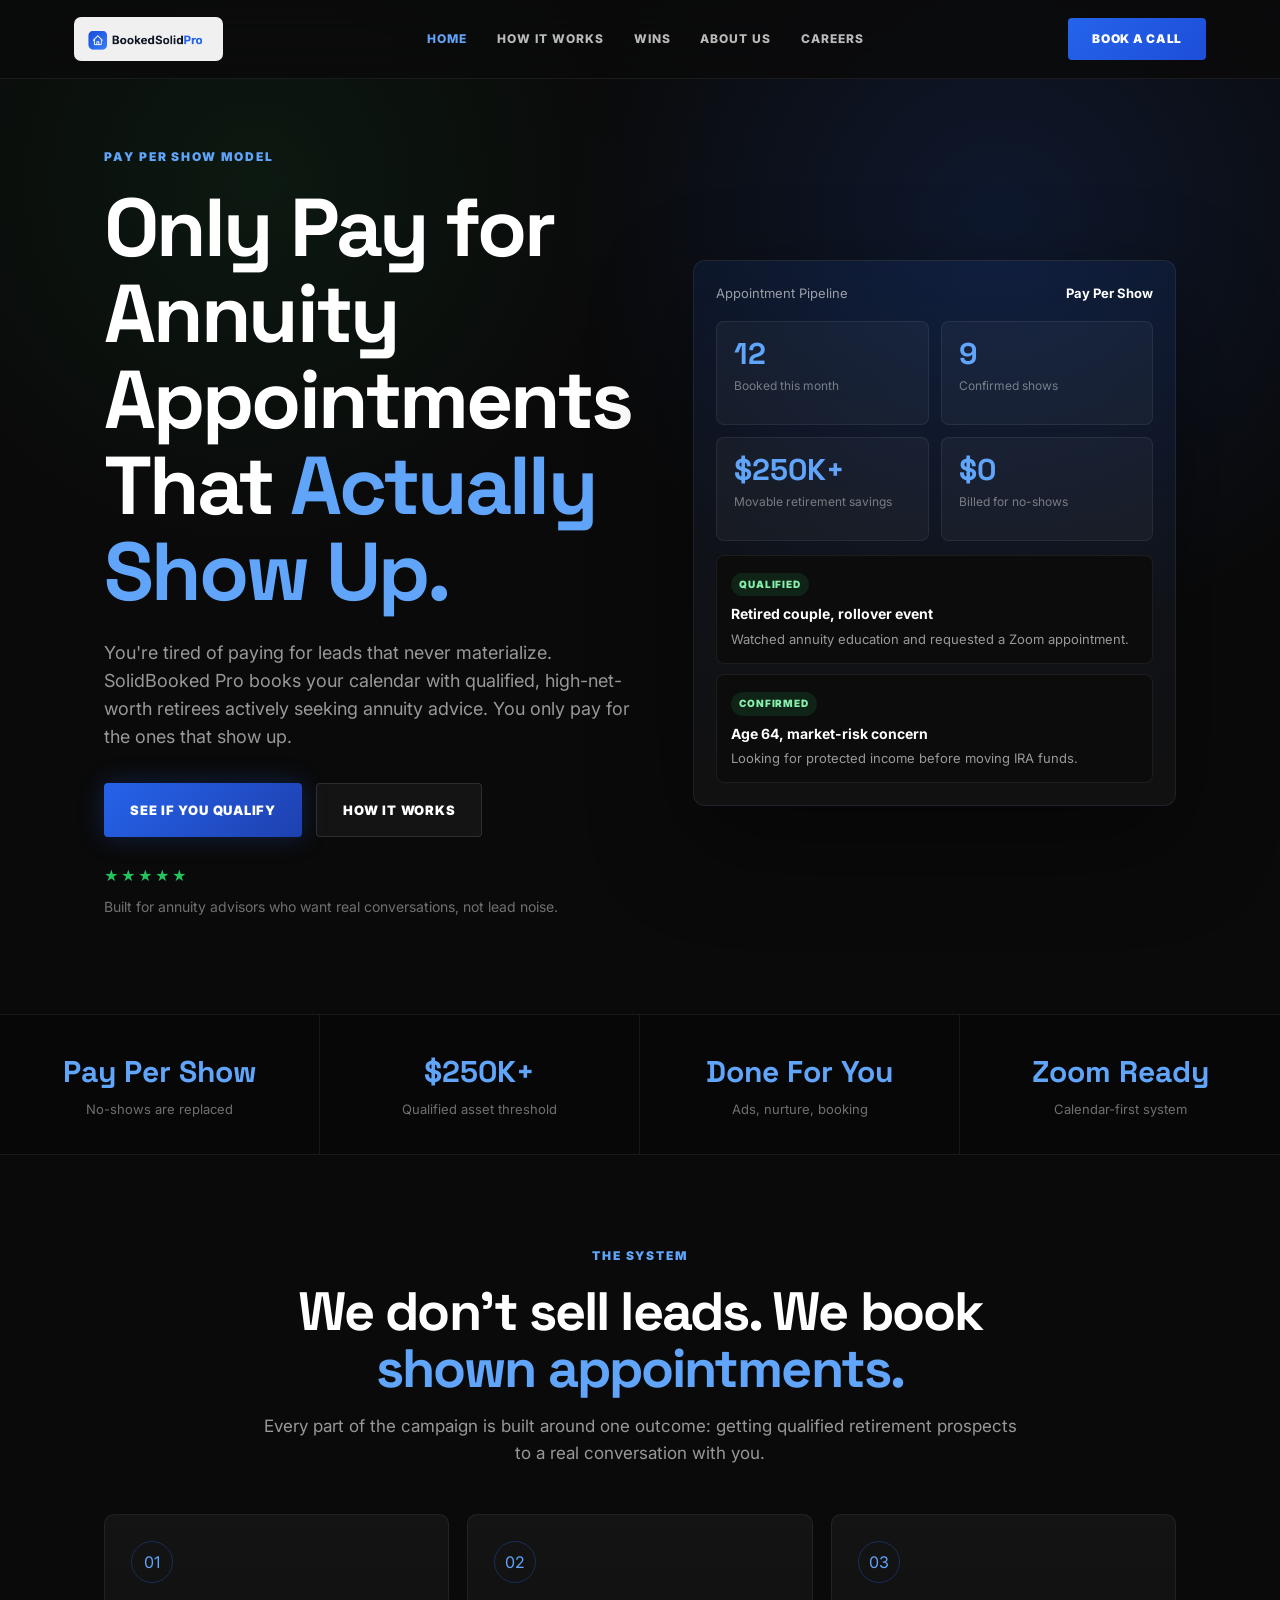
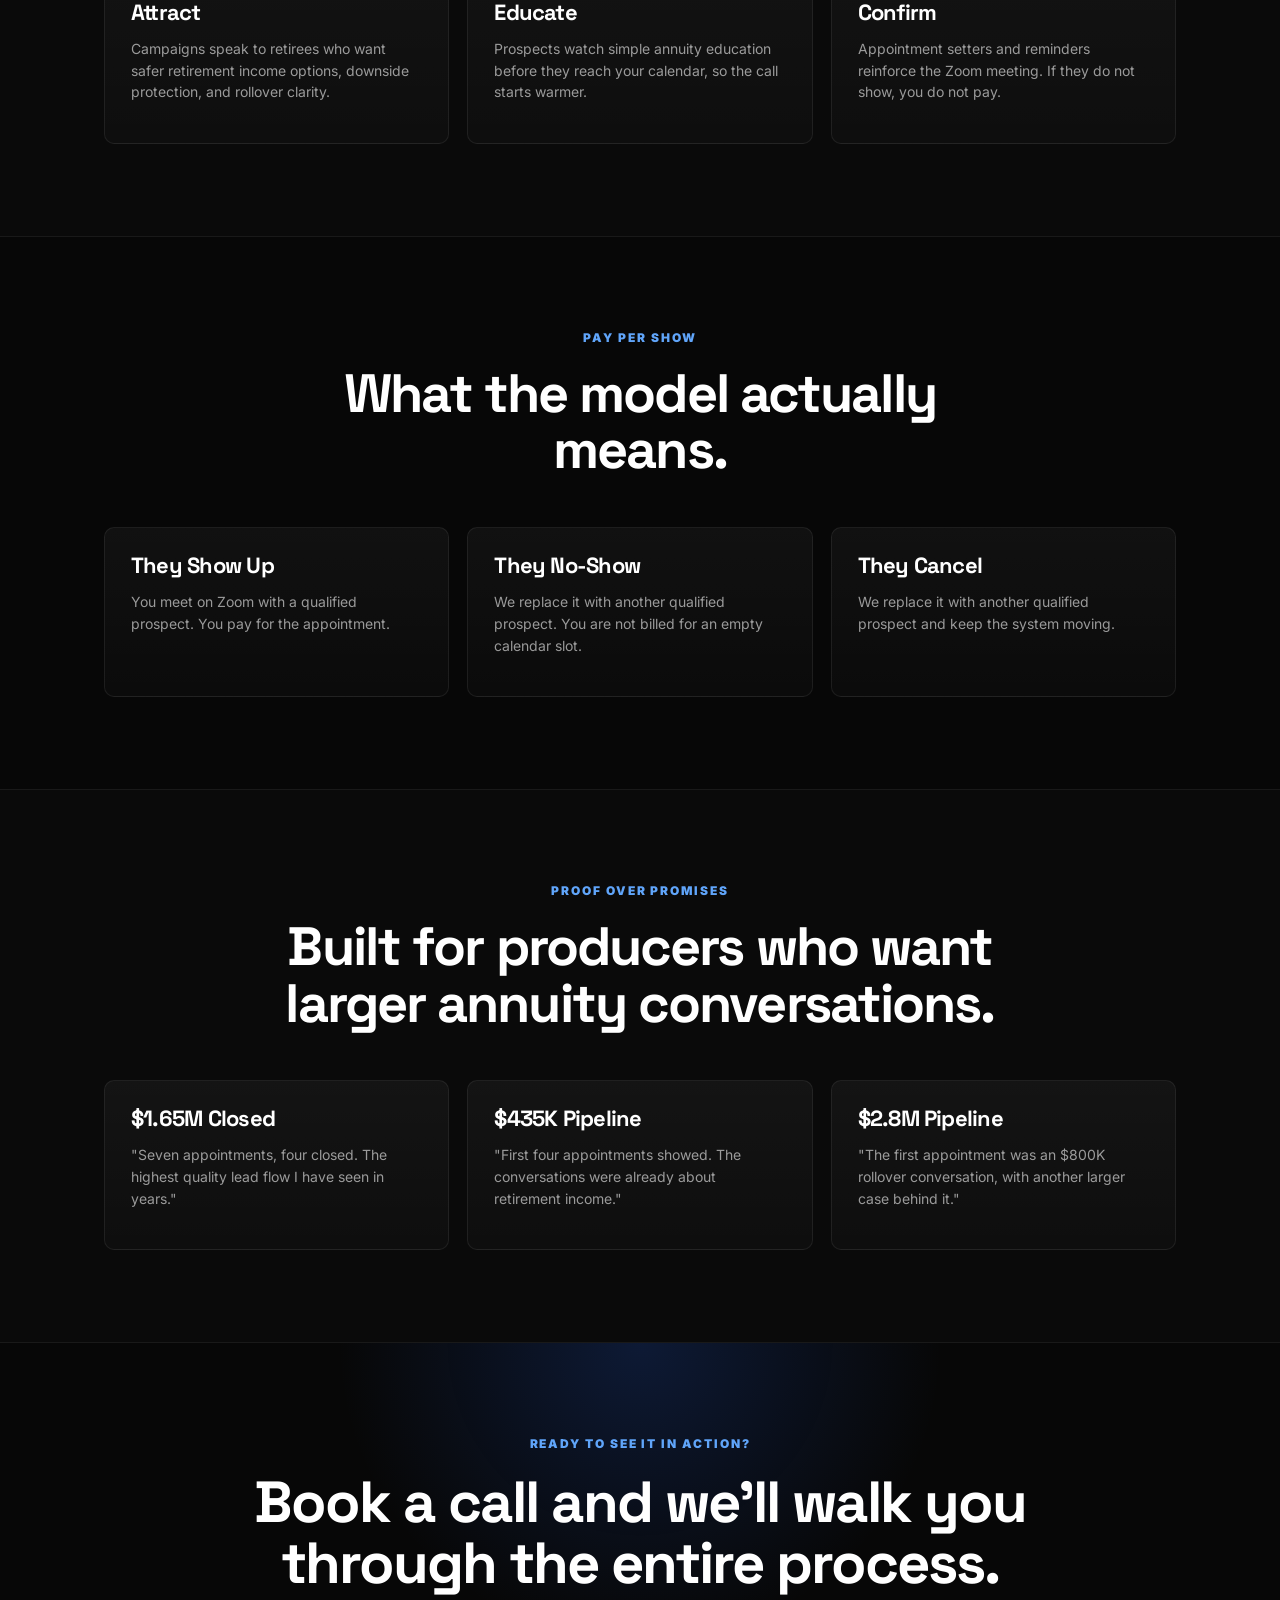
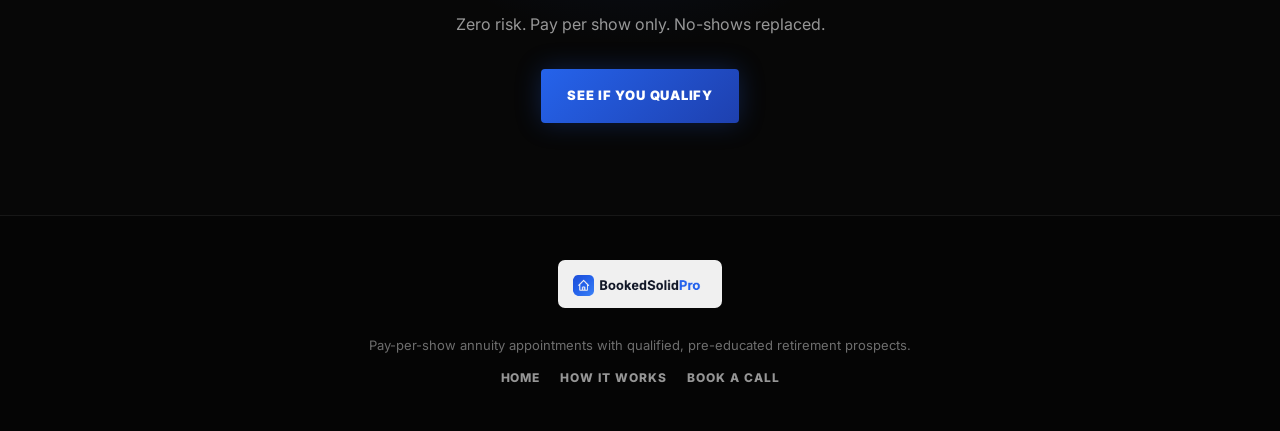
==== commit b70aec8d: "Match inspected AAM page structure" ====
--- a/index.html
+++ b/index.html
@@ -3,184 +3,120 @@
 <head>
   <meta charset="utf-8">
   <meta name="viewport" content="width=device-width, initial-scale=1">
-  <title>SolidBooked Pro | Pay-Per-Show Annuity Appointments</title>
-  <meta name="description" content="Pay-per-show annuity appointments for advisors who want qualified retirement prospects booked directly to their calendar.">
-  <link rel="icon" type="image/png" href="/assets/logo.png">
+  <title>SolidBooked Pro | Pay Per Show Annuity Appointments</title>
+  <meta name="description" content="Only pay for qualified annuity appointments that actually show up. SolidBooked Pro books pre-educated retirement prospects onto your calendar.">
+  <link rel="icon" type="image/png" href="assets/logo.png">
   <link rel="preconnect" href="https://fonts.googleapis.com">
   <link rel="preconnect" href="https://fonts.gstatic.com" crossorigin>
-  <link href="https://fonts.googleapis.com/css2?family=Inter:wght@400;500;600;700;800;900&family=Space+Grotesk:wght@500;600;700&display=swap" rel="stylesheet">
-  <link rel="stylesheet" href="/assets/styles.css">
-  <script type="text/javascript">
-    (function(c,l,a,r,i,t,y){
-      c[a]=c[a]||function(){(c[a].q=c[a].q||[]).push(arguments)};
-      t=l.createElement(r);t.async=1;t.src="https://www.clarity.ms/tag/"+i;
-      y=l.getElementsByTagName(r)[0];y.parentNode.insertBefore(t,y);
-    })(window, document, "clarity", "script", "xenop5sipu");
-  </script>
+  <link href="https://fonts.googleapis.com/css2?family=Inter:wght@400;500;600;700;800;900&family=Space+Grotesk:wght@600;700;800&display=swap" rel="stylesheet">
+  <link rel="stylesheet" href="assets/styles.css">
 </head>
 <body>
   <header class="site-nav">
-    <a class="brand" href="/" aria-label="SolidBooked Pro home"><img src="/assets/logo.png" alt="SolidBooked Pro"></a>
-    <nav class="nav-links" aria-label="Primary navigation">
-      <a href="/">Home</a>
-      <a href="/how-it-works/">How It Works</a>
-      <a href="/lp/promo-offer-vll/">Lead Form Opt In</a>
-    </nav>
-    <a class="nav-btn" href="/lp/promo-offer-vll/">See If You Qualify</a>
+    <div class="nav-inner">
+      <a class="brand" href="./" aria-label="SolidBooked Pro home"><img src="assets/logo.png" alt="SolidBooked Pro"></a>
+      <nav class="nav-links" aria-label="Primary navigation">
+        <a class="active" href="./">Home</a>
+        <a href="how-it-works/">How It Works</a>
+        <a href="#wins">Wins</a>
+        <a href="#about">About Us</a>
+        <a href="#careers">Careers</a>
+      </nav>
+      <a class="nav-btn" href="lp/promo-offer-vll/">Book a Call</a>
+    </div>
   </header>
 
   <main>
-    <section class="hero split">
-      <div class="glow"></div>
-      <div class="hero-copy">
-        <p class="kicker"><span></span> Pay Per Show Model</p>
-        <h1>Only Pay for Annuity Appointments That Actually Show Up.</h1>
-        <p class="hero-lead">SolidBooked Pro books your calendar with qualified retirement prospects actively looking for annuity guidance. You stop gambling on generic leads and only pay when a real prospect shows up.</p>
-        <div class="cta-row">
-          <a class="btn primary" href="/lp/promo-offer-vll/">See If You Qualify</a>
-          <a class="btn secondary" href="/how-it-works/">How It Works</a>
+    <section class="hero">
+      <div class="container hero-grid">
+        <div>
+          <p class="eyebrow">Pay Per Show Model</p>
+          <h1>Only Pay for Annuity Appointments That <span class="accent">Actually Show Up.</span></h1>
+          <p class="hero-lead">You're tired of paying for leads that never materialize. SolidBooked Pro books your calendar with qualified, high-net-worth retirees actively seeking annuity advice. You only pay for the ones that show up.</p>
+          <div class="cta-row">
+            <a class="btn primary" href="lp/promo-offer-vll/">See If You Qualify</a>
+            <a class="btn secondary" href="how-it-works/">How It Works</a>
+          </div>
+          <div class="rating"><span class="stars">★★★★★</span><span>Built for annuity advisors who want real conversations, not lead noise.</span></div>
         </div>
-        <div class="trust-row">
-          <span class="stars">★★★★★</span>
-          <span>Built for annuity advisors, insurance agents, and retirement income specialists.</span>
+        <aside class="hero-board" aria-label="SolidBooked Pro appointment preview">
+          <div class="board-top"><span>Appointment Pipeline</span><b>Pay Per Show</b></div>
+          <div class="metric-grid">
+            <div class="metric"><b>12</b><span>Booked this month</span></div>
+            <div class="metric"><b>9</b><span>Confirmed shows</span></div>
+            <div class="metric"><b>$250K+</b><span>Movable retirement savings</span></div>
+            <div class="metric"><b>$0</b><span>Billed for no-shows</span></div>
+          </div>
+          <div class="lead-feed">
+            <article><span class="tag">Qualified</span><strong>Retired couple, rollover event</strong><p>Watched annuity education and requested a Zoom appointment.</p></article>
+            <article><span class="tag">Confirmed</span><strong>Age 64, market-risk concern</strong><p>Looking for protected income before moving IRA funds.</p></article>
+          </div>
+        </aside>
+      </div>
+    </section>
+
+    <section class="stats">
+      <div><b>Pay Per Show</b><span>No-shows are replaced</span></div>
+      <div><b>$250K+</b><span>Qualified asset threshold</span></div>
+      <div><b>Done For You</b><span>Ads, nurture, booking</span></div>
+      <div><b>Zoom Ready</b><span>Calendar-first system</span></div>
+    </section>
+
+    <section id="about" class="section">
+      <div class="container">
+        <div class="section-head">
+          <p class="eyebrow">The System</p>
+          <h2>We don't sell leads. We book <span class="accent">shown appointments.</span></h2>
+          <p>Every part of the campaign is built around one outcome: getting qualified retirement prospects to a real conversation with you.</p>
         </div>
-      </div>
-      <div class="dashboard-card" aria-label="Appointment pipeline preview">
-        <div class="card-top">
-          <span>Live Pipeline</span>
-          <b>July 2026</b>
-        </div>
-        <div class="calendar-grid">
-          <div><b>12</b><span>Booked</span></div>
-          <div><b>9</b><span>Confirmed</span></div>
-          <div><b>$500K+</b><span>Avg. Opportunity</span></div>
-          <div><b>0</b><span>Pay for No-Shows</span></div>
-        </div>
-        <div class="lead-list">
-          <article>
-            <span class="status hot">Qualified</span>
-            <b>Retired couple, $750K IRA</b>
-            <p>Concerned about market volatility and guaranteed income.</p>
-          </article>
-          <article>
-            <span class="status">Confirmed</span>
-            <b>Age 63, rollover event</b>
-            <p>Requested annuity comparison before moving funds.</p>
-          </article>
-          <article>
-            <span class="status cool">Scheduled</span>
-            <b>Widowed retiree, income gap</b>
-            <p>Booked for Thursday consultation.</p>
-          </article>
+        <div class="cards-3">
+          <article class="dark-card"><div class="icon">01</div><h3>Attract</h3><p>Campaigns speak to retirees who want safer retirement income options, downside protection, and rollover clarity.</p></article>
+          <article class="dark-card"><div class="icon">02</div><h3>Educate</h3><p>Prospects watch simple annuity education before they reach your calendar, so the call starts warmer.</p></article>
+          <article class="dark-card"><div class="icon">03</div><h3>Confirm</h3><p>Appointment setters and reminders reinforce the Zoom meeting. If they do not show, you do not pay.</p></article>
         </div>
       </div>
     </section>
 
-    <section class="stats-band">
-      <div><b>100+</b><span>Advisor campaigns launched</span></div>
-      <div><b>$250K-$1M</b><span>Typical qualified asset range</span></div>
-      <div><b>Pay Per Show</b><span>No-shows are not billable</span></div>
-      <div><b>Done For You</b><span>Ads, nurture, booking, reminders</span></div>
-    </section>
-
-    <section class="section">
-      <div class="section-head">
-        <p class="eyebrow">Our Approach</p>
-        <h2>Three pillars for predictable annuity appointment flow.</h2>
-        <p>Most lead vendors sell names. SolidBooked Pro builds a full appointment system that pre-educates, qualifies, schedules, and follows up until the prospect is ready to show.</p>
-      </div>
-      <div class="pillar-stack">
-        <article class="pillar">
-          <div class="num">01</div>
-          <div>
-            <h3>High-intent retirement traffic</h3>
-            <p class="problem">The problem: generic lead lists include people who clicked once, forgot why, and never intended to meet an advisor.</p>
-            <p class="solution">We position annuity education around retirement income, principal protection, rollover timing, and market-risk concerns so the right prospects self-select.</p>
-          </div>
-        </article>
-        <article class="pillar">
-          <div class="num">02</div>
-          <div>
-            <h3>Pre-education before the appointment</h3>
-            <p class="problem">The problem: cold appointments waste the first call explaining what annuities are and why they matter.</p>
-            <p class="solution">Prospects receive clear, plain-English nurture before they book, so the call starts with context instead of confusion.</p>
-          </div>
-        </article>
-        <article class="pillar">
-          <div class="num">03</div>
-          <div>
-            <h3>Show-up protection and reminders</h3>
-            <p class="problem">The problem: even interested prospects forget appointments when there is no follow-up rhythm.</p>
-            <p class="solution">SMS, email, and calendar reminders reinforce the appointment, confirm intent, and help keep your calendar real.</p>
-          </div>
-        </article>
+    <section class="section alt">
+      <div class="container">
+        <div class="section-head">
+          <p class="eyebrow">Pay Per Show</p>
+          <h2>What the model actually means.</h2>
+        </div>
+        <div class="cards-3">
+          <article class="dark-card"><h3>They Show Up</h3><p>You meet on Zoom with a qualified prospect. You pay for the appointment.</p></article>
+          <article class="dark-card"><h3>They No-Show</h3><p>We replace it with another qualified prospect. You are not billed for an empty calendar slot.</p></article>
+          <article class="dark-card"><h3>They Cancel</h3><p>We replace it with another qualified prospect and keep the system moving.</p></article>
+        </div>
       </div>
     </section>
 
-    <section class="section contrast">
-      <div class="section-head">
-        <p class="eyebrow">Why Pay Per Show Wins</p>
-        <h2>Stop paying for lead noise. Pay for calendar reality.</h2>
-      </div>
-      <div class="feature-grid">
-        <article>
-          <h3>No-show risk shifts away from you</h3>
-          <p>If the appointment does not show, you do not pay for it. The system is aligned around booked conversations, not spreadsheet volume.</p>
-        </article>
-        <article>
-          <h3>Qualified before they reach you</h3>
-          <p>Each prospect is routed through retirement-focused messaging and qualification cues before landing on your calendar.</p>
-        </article>
-        <article>
-          <h3>Built for closers</h3>
-          <p>If you can consult and close, the system gives you a steadier path to people worth speaking with.</p>
-        </article>
-        <article>
-          <h3>Transparent appointment tiers</h3>
-          <p>Choose the appointment profile that fits your market, from smaller fixed-index annuity opportunities to larger rollover conversations.</p>
-        </article>
-        <article>
-          <h3>Follow-up handled</h3>
-          <p>Prospects receive confirmation, reminders, and pre-call context without adding admin work to your day.</p>
-        </article>
-        <article>
-          <h3>Simple qualification call</h3>
-          <p>We start with fit: market, licensing, calendar capacity, and whether your offer is ready for higher-intent prospects.</p>
-        </article>
+    <section id="wins" class="section">
+      <div class="container">
+        <div class="section-head">
+          <p class="eyebrow">Proof Over Promises</p>
+          <h2>Built for producers who want larger annuity conversations.</h2>
+        </div>
+        <div class="proof-grid">
+          <article class="dark-card"><h3>$1.65M Closed</h3><p>"Seven appointments, four closed. The highest quality lead flow I have seen in years."</p></article>
+          <article class="dark-card"><h3>$435K Pipeline</h3><p>"First four appointments showed. The conversations were already about retirement income."</p></article>
+          <article class="dark-card"><h3>$2.8M Pipeline</h3><p>"The first appointment was an $800K rollover conversation, with another larger case behind it."</p></article>
+        </div>
       </div>
     </section>
 
-    <section class="section">
-      <div class="section-head">
-        <p class="eyebrow">Advisor Feedback</p>
-        <h2>Built around the conversations producers actually want.</h2>
-      </div>
-      <div class="testimonial-grid">
-        <article>
-          <span class="stars">★★★★★</span>
-          <p>"The difference is that these prospects know why they booked. I am not starting from zero on the call."</p>
-          <b>Senior annuity advisor</b>
-        </article>
-        <article>
-          <span class="stars">★★★★★</span>
-          <p>"I would rather pay more for a real appointment than keep buying leads my team has to chase for weeks."</p>
-          <b>Independent insurance agency owner</b>
-        </article>
-      </div>
-    </section>
-
-    <section class="final-cta">
-      <p class="eyebrow">Qualification Required</p>
-      <h2>Ready to see if SolidBooked Pro can fill your annuity calendar?</h2>
-      <p>Answer a few questions and we will map the best appointment path for your market.</p>
-      <a class="btn primary" href="/lp/promo-offer-vll/">Start the Qualification Form</a>
+    <section id="careers" class="final-cta">
+      <p class="eyebrow">Ready to See It in Action?</p>
+      <h2>Book a call and we'll walk you through the entire process.</h2>
+      <p>Zero risk. Pay per show only. No-shows replaced.</p>
+      <div class="cta-row center"><a class="btn primary" href="lp/promo-offer-vll/">See If You Qualify</a></div>
     </section>
   </main>
 
   <footer class="footer">
-    <img src="/assets/logo.png" alt="SolidBooked Pro">
-    <p>Pay-per-show annuity appointments for retirement-focused advisors.</p>
-    <div><a href="/">Home</a><a href="/how-it-works/">How It Works</a><a href="/lp/promo-offer-vll/">Opt In</a></div>
+    <a class="footer-logo" href="./"><img src="assets/logo.png" alt="SolidBooked Pro"></a>
+    <p>Pay-per-show annuity appointments with qualified, pre-educated retirement prospects.</p>
+    <div><a href="./">Home</a><a href="how-it-works/">How It Works</a><a href="lp/promo-offer-vll/">Book a Call</a></div>
   </footer>
 </body>
 </html>
--- a/assets/styles.css
+++ b/assets/styles.css
@@ -1,585 +1,86 @@
 :root{
-  --bg:#07111f;
-  --bg-2:#0a1728;
-  --panel:#0d1c31;
-  --panel-2:#10223a;
-  --line:rgba(255,255,255,.1);
-  --line-strong:rgba(89,149,255,.28);
-  --text:#f5f8ff;
-  --muted:#9fb0c8;
+  --bg:#0a0a0a;
+  --bg-2:#060606;
+  --panel:#111;
+  --panel-2:#151515;
+  --line:rgba(255,255,255,.07);
+  --line-2:rgba(37,99,235,.32);
+  --text:#fff;
+  --muted:rgba(255,255,255,.58);
+  --muted-2:rgba(255,255,255,.42);
   --blue:#2563eb;
   --blue-2:#60a5fa;
   --green:#22c55e;
   --green-2:#86efac;
-  --ink:#07111f;
-  --white:#fff;
-  --max:1160px;
-  --font:'Inter',-apple-system,BlinkMacSystemFont,"Segoe UI",sans-serif;
-  --display:'Space Grotesk',var(--font);
-  --shadow:0 24px 80px rgba(0,0,0,.34);
+  --max:1120px;
+  --font:Inter,-apple-system,BlinkMacSystemFont,"Segoe UI",sans-serif;
+  --display:"Space Grotesk",Inter,sans-serif;
 }
-
 *{box-sizing:border-box}
 html{scroll-behavior:smooth}
-body{
-  margin:0;
-  font-family:var(--font);
-  color:var(--text);
-  background:var(--bg);
-  line-height:1.55;
-  -webkit-font-smoothing:antialiased;
-}
+body{margin:0;background:var(--bg);color:var(--text);font-family:var(--font);line-height:1.55;-webkit-font-smoothing:antialiased}
 a{color:inherit;text-decoration:none}
 img{display:block;max-width:100%}
-
-.site-nav{
-  position:sticky;
-  top:0;
-  z-index:20;
-  display:flex;
-  align-items:center;
-  justify-content:space-between;
-  gap:24px;
-  min-height:78px;
-  padding:0 clamp(18px,4vw,54px);
-  background:rgba(7,17,31,.82);
-  border-bottom:1px solid var(--line);
-  backdrop-filter:blur(16px);
+.container{max-width:var(--max);margin:0 auto;padding:0 24px}
+.site-nav{position:fixed;top:0;left:0;right:0;z-index:50;background:rgba(10,10,10,.82);border-bottom:1px solid var(--line);backdrop-filter:blur(18px)}
+.nav-inner{height:78px;display:flex;align-items:center;justify-content:space-between;gap:28px;max-width:1180px;margin:0 auto;padding:0 24px}
+.brand,.footer-logo,.optin-logo{display:inline-flex;align-items:center;padding:5px 8px;border-radius:7px;background:rgba(255,255,255,.94)}
+.brand img{height:34px;width:auto}.footer-logo img,.optin-logo img{height:38px;width:auto}
+.nav-links{display:flex;align-items:center;gap:30px}
+.nav-links a{font-size:12px;font-weight:800;letter-spacing:.08em;text-transform:uppercase;color:rgba(255,255,255,.72);transition:color .18s ease}
+.nav-links a:hover,.nav-links a.active{color:var(--blue-2)}
+.nav-btn,.btn{display:inline-flex;align-items:center;justify-content:center;border:0;border-radius:4px;font-weight:900;text-transform:uppercase;letter-spacing:.06em;cursor:pointer}
+.nav-btn{height:42px;padding:0 24px;background:linear-gradient(135deg,var(--blue),#1d4ed8);color:#fff;font-size:12px}
+.btn{min-height:54px;padding:0 26px;font-size:13px}
+.btn.primary{background:linear-gradient(135deg,var(--blue),#1e40af);box-shadow:0 0 26px rgba(37,99,235,.26);color:#fff}
+.btn.secondary{background:rgba(255,255,255,.045);border:1px solid rgba(255,255,255,.11);color:#fff}
+.hero{position:relative;overflow:hidden;padding:148px 0 96px;background:radial-gradient(circle at 78% 22%,rgba(37,99,235,.16),transparent 34%),radial-gradient(circle at 20% 18%,rgba(34,197,94,.08),transparent 28%),var(--bg)}
+.hero-grid{display:grid;grid-template-columns:minmax(0,1.05fr) minmax(360px,.95fr);gap:56px;align-items:center}
+.eyebrow,.kicker{margin:0 0 18px;color:var(--blue-2);font-size:12px;font-weight:900;letter-spacing:.16em;text-transform:uppercase}
+h1,h2,h3{margin:0;font-family:var(--display);letter-spacing:-.035em;line-height:1.05}
+h1{font-size:clamp(44px,7vw,82px);max-width:780px}
+h1 .accent,h2 .accent{color:var(--blue-2)}
+.hero-lead{max-width:650px;margin:24px 0 0;color:var(--muted);font-size:18px}
+.cta-row{display:flex;flex-wrap:wrap;gap:14px;margin-top:32px}.cta-row.center{justify-content:center}
+.rating{display:flex;flex-wrap:wrap;gap:10px;align-items:center;margin-top:28px;color:var(--muted-2);font-size:14px}.stars{color:var(--green);letter-spacing:2px}
+.hero-board{border:1px solid var(--line);border-radius:12px;background:linear-gradient(180deg,rgba(37,99,235,.1),rgba(255,255,255,.03));padding:22px;box-shadow:0 35px 100px rgba(0,0,0,.42)}
+.board-top{display:flex;align-items:center;justify-content:space-between;color:var(--muted);font-size:13px;margin-bottom:18px}.board-top b{color:#fff}
+.metric-grid{display:grid;grid-template-columns:1fr 1fr;gap:12px}
+.metric{min-height:104px;border:1px solid var(--line);border-radius:8px;background:rgba(255,255,255,.035);padding:17px}
+.metric b{display:block;color:var(--blue-2);font-family:var(--display);font-size:30px;line-height:1}.metric span{display:block;margin-top:8px;color:var(--muted-2);font-size:12px}
+.lead-feed{display:grid;gap:10px;margin-top:14px}.lead-feed article{border:1px solid var(--line);border-radius:8px;background:#0c0c0c;padding:14px}.lead-feed strong{display:block;font-size:14px}.lead-feed p{margin:4px 0 0;color:var(--muted);font-size:13px}
+.tag{display:inline-flex;margin-bottom:7px;padding:4px 8px;border-radius:999px;background:rgba(34,197,94,.12);color:var(--green-2);font-size:10px;font-weight:900;text-transform:uppercase;letter-spacing:.08em}
+.stats{display:grid;grid-template-columns:repeat(4,1fr);border-top:1px solid var(--line);border-bottom:1px solid var(--line);background:#070707}
+.stats div{padding:34px 20px;text-align:center;border-right:1px solid var(--line)}.stats div:last-child{border-right:0}.stats b{display:block;color:var(--blue-2);font-family:var(--display);font-size:30px}.stats span{color:var(--muted-2);font-size:13px}
+.section{padding:92px 0}.section.alt{background:#070707;border-top:1px solid var(--line);border-bottom:1px solid var(--line)}
+.section-head{text-align:center;max-width:760px;margin:0 auto 48px}.section-head h2{font-size:clamp(32px,4.7vw,54px)}.section-head p:not(.eyebrow){margin:16px auto 0;color:var(--muted);font-size:17px}
+.cards-3,.proof-grid,.feature-grid{display:grid;gap:18px}.cards-3{grid-template-columns:repeat(3,1fr)}.feature-grid{grid-template-columns:repeat(3,1fr)}.proof-grid{grid-template-columns:repeat(3,1fr)}
+.dark-card{border:1px solid var(--line);border-radius:10px;background:linear-gradient(180deg,rgba(255,255,255,.045),rgba(255,255,255,.02));padding:26px}.dark-card h3{font-size:22px}.dark-card p{color:var(--muted);font-size:14px}.dark-card .icon{width:42px;height:42px;border:1px solid var(--line-2);border-radius:999px;display:grid;place-items:center;color:var(--blue-2);margin-bottom:18px}
+.check-list{display:grid;gap:14px;max-width:760px;margin:0 auto}.check-list li{list-style:none;display:flex;gap:12px;align-items:flex-start;color:rgba(255,255,255,.74);font-size:17px}.check-list li:before{content:"";width:18px;height:18px;flex:0 0 18px;margin-top:4px;border-radius:999px;background:var(--green);box-shadow:inset 0 0 0 5px rgba(0,0,0,.18)}
+.avg-box{max-width:480px;margin:34px auto 0;text-align:center;border:1px solid var(--line-2);border-radius:10px;background:rgba(37,99,235,.08);padding:26px}.avg-box b{display:block;color:var(--blue-2);font-family:var(--display);font-size:46px}.avg-box span{color:var(--muted-2);text-transform:uppercase;font-size:11px;font-weight:900;letter-spacing:.13em}
+.timeline-wrap{position:relative;max-width:690px;margin:0 auto;padding-left:64px}
+.timeline-wrap:before{content:"";position:absolute;top:4px;bottom:4px;left:25px;width:1px;background:linear-gradient(to bottom,rgba(37,99,235,.58),rgba(37,99,235,.16),rgba(37,99,235,.5))}
+.step{position:relative;padding:0 0 56px}.step:last-child{padding-bottom:0}
+.step-icon{position:absolute;left:-64px;top:0;width:48px;height:48px;border:1px solid rgba(96,165,250,.62);border-radius:999px;background:#0b0b0b;display:grid;place-items:center;color:var(--blue-2);font-size:21px}
+.step small{display:block;margin-bottom:6px;color:var(--blue-2);font-size:11px;font-weight:900;letter-spacing:.14em;text-transform:uppercase}.step h3{font-size:22px}.step p{margin:10px 0 0;color:var(--muted);font-size:15px}
+.media-label{margin:20px 0 10px;color:var(--blue-2);font-size:11px;font-weight:900;letter-spacing:.12em;text-transform:uppercase}
+.media-card{height:220px;border:1px solid var(--line);border-radius:8px;background:#151515;display:grid;place-items:center;overflow:hidden;position:relative}
+.play{width:52px;height:52px;border-radius:999px;background:rgba(37,99,235,.35);display:grid;place-items:center;color:#fff;font-size:23px}
+.ad-mock{width:170px;height:220px;background:#14bdf1;color:#fff;text-align:center;padding:36px 18px;font-weight:900;font-size:18px;line-height:1.1}.ad-mock .coin{width:64px;height:64px;margin:18px auto;border-radius:50%;border:8px solid #fff}.ad-mock small{display:block;margin-top:14px;font-size:7px;font-weight:500;color:rgba(255,255,255,.86)}
+.video-mock{width:100%;height:100%;background:#fff;color:#17345c;padding:28px}.video-mock h4{margin:0 0 12px;font-family:var(--display);font-size:22px}.video-mock p{max-width:360px;color:#263b5b;font-size:10px}.pip{position:absolute;right:16px;bottom:0;width:135px;height:86px;background:linear-gradient(135deg,#d9efff,#18324b);border-radius:4px 4px 0 0}
+.call-mock{width:100%;height:100%;background:#d0b96e;color:#fff;padding:38px}.call-mock b{display:block;font-weight:500;font-size:18px}.call-mock span{font-size:13px}.call-mock:after{content:"";position:absolute;left:38px;right:38px;bottom:28px;height:2px;background:rgba(255,255,255,.74)}
+.vs-grid{display:grid;grid-template-columns:1fr 1fr;gap:20px}.vs-grid ul{padding:0;margin:18px 0 0;display:grid;gap:12px}.vs-grid li{list-style:none;color:var(--muted);font-size:14px}
+.final-cta{padding:92px 24px;text-align:center;background:radial-gradient(circle at 50% 0,rgba(37,99,235,.2),transparent 38%),#070707;border-top:1px solid var(--line)}.final-cta h2{font-size:clamp(32px,5vw,58px);max-width:820px;margin:0 auto}.final-cta p:not(.eyebrow){max-width:620px;margin:18px auto 0;color:var(--muted)}
+.footer{border-top:1px solid var(--line);background:#050505;padding:44px 24px;text-align:center}.footer-logo{margin:0 auto 14px}.footer p{color:var(--muted-2);font-size:13px}.footer div{display:flex;gap:20px;justify-content:center;flex-wrap:wrap;margin-top:14px}.footer a{color:var(--muted);font-size:12px;text-transform:uppercase;font-weight:800;letter-spacing:.08em}
+.optin-body{background:#f6f8fb;color:#0f172a}.optin-page{min-height:100vh;background:radial-gradient(circle at 12% 10%,rgba(37,99,235,.13),transparent 28%),#f6f8fb}.optin-hero{min-height:100vh;display:grid;grid-template-columns:minmax(0,1fr) 440px;gap:46px;align-items:center;max-width:1160px;margin:0 auto;padding:42px 24px}.optin-logo{background:#fff;margin-bottom:36px;box-shadow:0 16px 40px rgba(15,23,42,.12)}.optin-copy h1{color:#0f172a;font-size:clamp(38px,5vw,64px)}.optin-copy p{max-width:640px;color:#526070;font-size:18px}.optin-points{display:grid;gap:12px;margin-top:28px}.optin-points div{display:flex;gap:12px;align-items:center;color:#334155}.optin-points b{width:30px;height:30px;display:grid;place-items:center;border-radius:999px;background:#dcfce7;color:#15803d}
+.optin-card{background:#fff;border:1px solid #e2e8f0;border-radius:18px;box-shadow:0 24px 80px rgba(15,23,42,.16);padding:28px}.form-head span{color:var(--blue);font-size:12px;text-transform:uppercase;font-weight:900;letter-spacing:.12em}.form-head h2{color:#0f172a;font-size:30px}.form-head p{margin:8px 0 20px;color:#64748b}.optin-card label{display:grid;gap:7px;margin:13px 0;color:#334155;font-size:13px;font-weight:800}.optin-card input,.optin-card select,.optin-card textarea{width:100%;border:1px solid #d7dee9;border-radius:10px;padding:13px 14px;font:inherit;color:#0f172a;background:#f8fafc}.consent{grid-template-columns:18px 1fr!important;align-items:start;font-weight:500!important;color:#64748b!important}.consent input{width:18px;margin-top:2px}.form-btn{width:100%;margin-top:8px}.fine-print{color:#64748b;font-size:12px;text-align:center}
+@media (max-width:900px){
+  .nav-inner{height:70px}.nav-links{display:none}.brand img{height:30px}.nav-btn{height:38px;padding:0 14px;font-size:11px}
+  .hero{padding:118px 0 64px}.hero-grid,.optin-hero{grid-template-columns:1fr}.hero-board{max-width:560px}.stats,.cards-3,.feature-grid,.proof-grid,.vs-grid{grid-template-columns:1fr}.stats div{border-right:0;border-bottom:1px solid var(--line)}.stats div:last-child{border-bottom:0}
+  .section{padding:68px 0}.timeline-wrap{padding-left:54px}.step-icon{left:-54px;width:42px;height:42px}.timeline-wrap:before{left:21px}.media-card{height:205px}.optin-card{max-width:520px}
 }
-.brand,.optin-logo,.footer > img{
-  display:inline-flex;
-  align-items:center;
-  width:max-content;
-  padding:6px 9px;
-  border-radius:8px;
-  background:rgba(255,255,255,.94);
-  box-shadow:0 10px 24px rgba(0,0,0,.14);
+@media (max-width:560px){
+  .container{padding:0 18px}.hero{padding-top:104px}.nav-inner{padding:0 14px}.nav-btn{display:none}
+  h1{font-size:40px}.section-head h2{font-size:32px}.hero-lead{font-size:16px}.metric-grid{grid-template-columns:1fr}.timeline-wrap{padding-left:44px}.step-icon{left:-44px}.media-card{height:190px}.ad-mock{height:190px}.btn{width:100%}
+  .optin-hero{padding:26px 16px}.optin-card{padding:20px;border-radius:14px}.optin-copy h1{font-size:36px}
 }
-.brand img{height:36px;width:auto}
-.nav-links{display:flex;align-items:center;gap:30px}
-.nav-links a{
-  font-size:13px;
-  font-weight:800;
-  letter-spacing:.11em;
-  text-transform:uppercase;
-  color:rgba(245,248,255,.68);
-}
-.nav-links a:hover{color:var(--blue-2)}
-.nav-btn{
-  display:inline-flex;
-  align-items:center;
-  justify-content:center;
-  min-height:42px;
-  padding:0 18px;
-  border-radius:8px;
-  background:linear-gradient(135deg,var(--blue),#1d4ed8);
-  color:#fff;
-  font-size:13px;
-  font-weight:800;
-  letter-spacing:.08em;
-  text-transform:uppercase;
-  box-shadow:0 12px 30px rgba(37,99,235,.25);
-}
-
-.hero{
-  position:relative;
-  max-width:var(--max);
-  margin:0 auto;
-  padding:clamp(58px,8vw,104px) 24px clamp(60px,8vw,110px);
-}
-.hero.split{
-  display:grid;
-  grid-template-columns:minmax(0,1fr) minmax(360px,470px);
-  gap:56px;
-  align-items:center;
-}
-.hero.centered{
-  text-align:center;
-  max-width:880px;
-}
-.hero.compact{padding-bottom:54px}
-.glow{
-  position:absolute;
-  inset:0;
-  pointer-events:none;
-  background:
-    radial-gradient(circle at 20% 8%,rgba(37,99,235,.22),transparent 36%),
-    radial-gradient(circle at 82% 26%,rgba(34,197,94,.13),transparent 32%);
-  filter:blur(4px);
-}
-.hero-copy,.dashboard-card,.hero.centered>*{position:relative;z-index:1}
-.kicker{
-  display:inline-flex;
-  align-items:center;
-  gap:10px;
-  margin:0 0 22px;
-  color:var(--green-2);
-  font-size:12px;
-  font-weight:900;
-  letter-spacing:.18em;
-  text-transform:uppercase;
-}
-.kicker span{
-  width:8px;
-  height:8px;
-  border-radius:50%;
-  background:var(--green);
-  box-shadow:0 0 0 7px rgba(34,197,94,.13);
-}
-.kicker.light{color:var(--blue-2)}
-.hero h1,.section h2,.final-cta h2,.optin-copy h1{
-  margin:0;
-  font-family:var(--display);
-  font-weight:800;
-  letter-spacing:-.04em;
-  line-height:1.02;
-}
-.hero h1{font-size:clamp(42px,6.8vw,76px)}
-.hero-lead{
-  max-width:650px;
-  margin:24px 0 0;
-  color:var(--muted);
-  font-size:clamp(17px,2vw,20px);
-}
-.center .hero-lead,.hero.centered .hero-lead{margin-left:auto;margin-right:auto}
-.cta-row{display:flex;flex-wrap:wrap;gap:14px;margin-top:32px}
-.cta-row.center{justify-content:center}
-.btn{
-  display:inline-flex;
-  align-items:center;
-  justify-content:center;
-  min-height:52px;
-  padding:0 24px;
-  border:1px solid transparent;
-  border-radius:8px;
-  font-size:13px;
-  font-weight:900;
-  letter-spacing:.11em;
-  text-transform:uppercase;
-  transition:transform .18s ease,box-shadow .18s ease,border-color .18s ease;
-}
-.btn:hover{transform:translateY(-1px)}
-.btn.primary{
-  background:linear-gradient(135deg,var(--blue),#1e40af);
-  color:#fff;
-  box-shadow:0 18px 42px rgba(37,99,235,.28);
-}
-.btn.secondary{
-  border-color:rgba(255,255,255,.2);
-  color:#fff;
-  background:rgba(255,255,255,.04);
-}
-.btn.secondary:hover{border-color:rgba(96,165,250,.7)}
-.trust-row{
-  display:flex;
-  flex-wrap:wrap;
-  align-items:center;
-  gap:10px;
-  margin-top:28px;
-  color:rgba(245,248,255,.58);
-  font-size:14px;
-}
-.stars{color:var(--green);letter-spacing:2px}
-
-.dashboard-card{
-  border:1px solid var(--line-strong);
-  border-radius:18px;
-  padding:22px;
-  background:
-    linear-gradient(180deg,rgba(37,99,235,.12),transparent 38%),
-    rgba(13,28,49,.94);
-  box-shadow:var(--shadow);
-}
-.card-top,.lead-list article{
-  display:flex;
-  justify-content:space-between;
-  align-items:center;
-  gap:16px;
-}
-.card-top{margin-bottom:18px;color:var(--muted);font-size:13px}
-.card-top b{color:#fff}
-.calendar-grid{
-  display:grid;
-  grid-template-columns:1fr 1fr;
-  gap:12px;
-  margin-bottom:14px;
-}
-.calendar-grid div{
-  min-height:102px;
-  padding:18px;
-  border:1px solid var(--line);
-  border-radius:10px;
-  background:rgba(255,255,255,.035);
-}
-.calendar-grid b{
-  display:block;
-  color:var(--blue-2);
-  font-family:var(--display);
-  font-size:28px;
-  line-height:1;
-}
-.calendar-grid span{display:block;margin-top:8px;color:var(--muted);font-size:12px}
-.lead-list{display:grid;gap:10px}
-.lead-list article{
-  align-items:flex-start;
-  flex-direction:column;
-  padding:16px;
-  border:1px solid var(--line);
-  border-radius:10px;
-  background:rgba(3,8,17,.36);
-}
-.lead-list b{font-size:14px}
-.lead-list p{margin:4px 0 0;color:var(--muted);font-size:13px}
-.status{
-  display:inline-flex;
-  padding:4px 8px;
-  border-radius:999px;
-  background:rgba(96,165,250,.12);
-  color:#bfdbfe;
-  font-size:11px;
-  font-weight:800;
-  text-transform:uppercase;
-  letter-spacing:.08em;
-}
-.status.hot{background:rgba(34,197,94,.14);color:#bbf7d0}
-.status.cool{background:rgba(255,255,255,.08);color:#d8e4f5}
-
-.stats-band{
-  display:grid;
-  grid-template-columns:repeat(4,1fr);
-  max-width:var(--max);
-  margin:0 auto;
-  padding:34px 24px;
-  border-top:1px solid var(--line);
-  border-bottom:1px solid var(--line);
-  background:#060d18;
-}
-.stats-band div{text-align:center;padding:10px 18px}
-.stats-band b{
-  display:block;
-  color:var(--blue-2);
-  font-family:var(--display);
-  font-size:clamp(22px,3vw,34px);
-  line-height:1.05;
-}
-.stats-band span{display:block;margin-top:8px;color:var(--muted);font-size:13px}
-
-.section{
-  max-width:var(--max);
-  margin:0 auto;
-  padding:clamp(70px,8vw,108px) 24px;
-}
-.contrast{
-  max-width:none;
-  padding-left:max(24px,calc((100vw - var(--max))/2 + 24px));
-  padding-right:max(24px,calc((100vw - var(--max))/2 + 24px));
-  background:#081321;
-  border-block:1px solid var(--line);
-}
-.section-head{text-align:center;max-width:790px;margin:0 auto 48px}
-.eyebrow{
-  margin:0 0 14px;
-  color:var(--blue-2);
-  font-size:12px;
-  font-weight:900;
-  letter-spacing:.2em;
-  text-transform:uppercase;
-}
-.section h2,.final-cta h2{font-size:clamp(32px,4.6vw,56px)}
-.section-head p:last-child{
-  margin:18px auto 0;
-  color:var(--muted);
-  font-size:17px;
-}
-.pillar-stack{display:grid;gap:18px}
-.pillar{
-  display:grid;
-  grid-template-columns:74px 1fr;
-  gap:24px;
-  padding:28px;
-  border:1px solid var(--line);
-  border-radius:16px;
-  background:linear-gradient(135deg,rgba(37,99,235,.09),rgba(255,255,255,.025));
-}
-.num{
-  display:flex;
-  align-items:center;
-  justify-content:center;
-  width:56px;
-  height:56px;
-  border-radius:10px;
-  background:rgba(37,99,235,.16);
-  color:var(--blue-2);
-  font-family:var(--display);
-  font-weight:800;
-}
-.pillar h3,.feature-grid h3,.testimonial-grid h3,.timeline h3,.pricing-grid h3{
-  margin:0;
-  font-family:var(--display);
-  font-size:23px;
-  letter-spacing:-.02em;
-}
-.pillar p,.feature-grid p,.timeline p{
-  margin:10px 0 0;
-  color:var(--muted);
-}
-.problem{color:#fda4af!important}
-.solution{color:#b7c8df!important}
-
-.feature-grid{
-  display:grid;
-  grid-template-columns:repeat(3,1fr);
-  gap:18px;
-}
-.feature-grid article,.testimonial-grid article,.pricing-grid article{
-  padding:26px;
-  border:1px solid var(--line);
-  border-radius:14px;
-  background:rgba(255,255,255,.035);
-}
-.feature-grid article:hover,.pricing-grid article:hover{border-color:var(--line-strong)}
-.testimonial-grid{
-  display:grid;
-  grid-template-columns:1fr 1fr;
-  gap:18px;
-}
-.testimonial-grid p{
-  margin:16px 0;
-  color:#d6e2f4;
-  font-size:17px;
-}
-.testimonial-grid b{color:var(--muted);font-size:13px}
-
-.final-cta{
-  position:relative;
-  overflow:hidden;
-  text-align:center;
-  padding:clamp(70px,8vw,112px) 24px;
-  background:
-    radial-gradient(circle at 50% 0,rgba(37,99,235,.24),transparent 40%),
-    linear-gradient(135deg,#07111f,#0b2140);
-}
-.final-cta p:not(.eyebrow){
-  max-width:560px;
-  margin:18px auto 30px;
-  color:var(--muted);
-  font-size:17px;
-}
-
-.timeline{max-width:840px;margin:0 auto;display:grid;gap:18px}
-.timeline article{
-  display:grid;
-  grid-template-columns:70px 1fr;
-  gap:22px;
-  padding:26px;
-  border:1px solid var(--line);
-  border-radius:14px;
-  background:rgba(255,255,255,.035);
-}
-.timeline span{
-  color:var(--green-2);
-  font-family:var(--display);
-  font-weight:800;
-  font-size:28px;
-}
-.pricing-grid{
-  display:grid;
-  grid-template-columns:repeat(3,1fr);
-  gap:18px;
-}
-.pricing-grid article{position:relative}
-.pricing-grid .featured{
-  border-color:rgba(34,197,94,.45);
-  background:linear-gradient(180deg,rgba(34,197,94,.09),rgba(255,255,255,.035));
-}
-.tag{
-  display:inline-flex;
-  margin:0 0 16px;
-  padding:5px 10px;
-  border-radius:999px;
-  color:var(--green-2);
-  background:rgba(34,197,94,.12);
-  font-size:11px;
-  font-weight:900;
-  letter-spacing:.12em;
-  text-transform:uppercase;
-}
-.price-label{margin:8px 0 18px;color:var(--blue-2)}
-.pricing-grid ul{list-style:none;margin:0;padding:0;display:grid;gap:12px}
-.pricing-grid li{color:var(--muted)}
-.pricing-grid li:before{content:"✓";color:var(--green);font-weight:900;margin-right:9px}
-.faq-list{max-width:820px;margin:0 auto;display:grid;gap:12px}
-details{
-  border:1px solid var(--line);
-  border-radius:12px;
-  background:rgba(255,255,255,.035);
-}
-summary{
-  cursor:pointer;
-  padding:20px 22px;
-  color:#fff;
-  font-family:var(--display);
-  font-weight:700;
-}
-details p{margin:0;padding:0 22px 22px;color:var(--muted)}
-
-.footer{
-  display:flex;
-  align-items:center;
-  justify-content:space-between;
-  gap:24px;
-  padding:34px clamp(18px,4vw,54px);
-  border-top:1px solid var(--line);
-  background:#050b13;
-}
-.footer img{height:32px;width:auto}
-.footer p{margin:0;color:var(--muted);font-size:13px}
-.footer div{display:flex;gap:18px;flex-wrap:wrap}
-.footer a{color:rgba(245,248,255,.58);font-size:13px}
-.footer a:hover{color:var(--blue-2)}
-
-.optin-body{
-  min-height:100vh;
-  background:
-    radial-gradient(circle at 12% 12%,rgba(37,99,235,.28),transparent 34%),
-    radial-gradient(circle at 86% 22%,rgba(34,197,94,.18),transparent 30%),
-    #06101d;
-}
-.optin-page{min-height:100vh}
-.optin-hero{
-  min-height:100vh;
-  display:grid;
-  grid-template-columns:minmax(0,1fr) minmax(360px,500px);
-  gap:54px;
-  align-items:center;
-  max-width:1180px;
-  margin:0 auto;
-  padding:42px 24px 64px;
-}
-.optin-logo{
-  position:absolute;
-  top:26px;
-  left:clamp(20px,4vw,52px);
-}
-.optin-logo img{height:36px;width:auto}
-.optin-copy{padding-top:72px}
-.optin-copy h1{font-size:clamp(38px,5.6vw,66px)}
-.optin-copy p:not(.kicker){
-  max-width:610px;
-  margin:22px 0 0;
-  color:var(--muted);
-  font-size:18px;
-}
-.optin-points{display:grid;gap:14px;margin-top:34px;max-width:610px}
-.optin-points div{
-  display:flex;
-  align-items:center;
-  gap:14px;
-  padding:16px;
-  border:1px solid var(--line);
-  border-radius:12px;
-  background:rgba(255,255,255,.045);
-}
-.optin-points b{
-  display:flex;
-  align-items:center;
-  justify-content:center;
-  width:32px;
-  height:32px;
-  border-radius:50%;
-  background:rgba(34,197,94,.14);
-  color:var(--green-2);
-}
-.optin-points span{color:#d9e5f6;font-weight:600}
-.optin-card{
-  padding:28px;
-  border:1px solid rgba(96,165,250,.24);
-  border-radius:18px;
-  background:rgba(255,255,255,.96);
-  color:var(--ink);
-  box-shadow:var(--shadow);
-}
-.form-head{text-align:center;margin-bottom:22px}
-.form-head span{
-  display:inline-flex;
-  padding:5px 10px;
-  border-radius:999px;
-  background:#eaf1ff;
-  color:#1d4ed8;
-  font-size:11px;
-  font-weight:900;
-  letter-spacing:.12em;
-  text-transform:uppercase;
-}
-.form-head h2{
-  margin:12px 0 4px;
-  color:var(--ink);
-  font-family:var(--display);
-  font-size:30px;
-  letter-spacing:-.03em;
-}
-.form-head p{margin:0;color:#61708a}
-.optin-card label{
-  display:grid;
-  gap:7px;
-  margin-bottom:14px;
-  color:#1a2a42;
-  font-size:13px;
-  font-weight:800;
-}
-.optin-card input,.optin-card textarea,.optin-card select{
-  width:100%;
-  border:1.5px solid #dce5f3;
-  border-radius:8px;
-  padding:13px 14px;
-  background:#fff;
-  color:#07111f;
-  font:inherit;
-  font-size:15px;
-}
-.optin-card input:focus,.optin-card textarea:focus,.optin-card select:focus{
-  outline:none;
-  border-color:var(--blue);
-  box-shadow:0 0 0 4px rgba(37,99,235,.12);
-}
-.consent{
-  grid-template-columns:18px 1fr!important;
-  align-items:start;
-  gap:10px!important;
-  color:#5b6880!important;
-  font-size:12px!important;
-  line-height:1.45;
-}
-.consent input{width:18px;height:18px;margin-top:1px;accent-color:var(--blue)}
-.form-btn{width:100%;border:0;margin-top:6px}
-.fine-print{
-  margin:14px 0 0;
-  color:#718099;
-  text-align:center;
-  font-size:12px;
-}
-
-@media(max-width:940px){
-  .nav-links{display:none}
-  .site-nav{min-height:68px}
-  .hero.split,.optin-hero{grid-template-columns:1fr}
-  .dashboard-card{max-width:620px}
-  .stats-band,.feature-grid,.pricing-grid{grid-template-columns:1fr 1fr}
-  .optin-card{max-width:620px}
-}
-@media(max-width:680px){
-  .site-nav{gap:12px}
-  .brand img,.optin-logo img{height:30px}
-  .nav-btn{display:none}
-  .hero{padding-left:18px;padding-right:18px}
-  .hero h1,.optin-copy h1{font-size:clamp(36px,11vw,54px)}
-  .cta-row .btn{width:100%}
-  .stats-band,.feature-grid,.testimonial-grid,.pricing-grid{grid-template-columns:1fr}
-  .pillar,.timeline article{grid-template-columns:1fr}
-  .calendar-grid{grid-template-columns:1fr}
-  .footer{align-items:flex-start;flex-direction:column}
-  .optin-hero{padding:34px 18px 48px}
-  .optin-logo{position:static;margin-bottom:18px}
-  .optin-copy{padding-top:0}
-  .optin-card{padding:22px}
-}
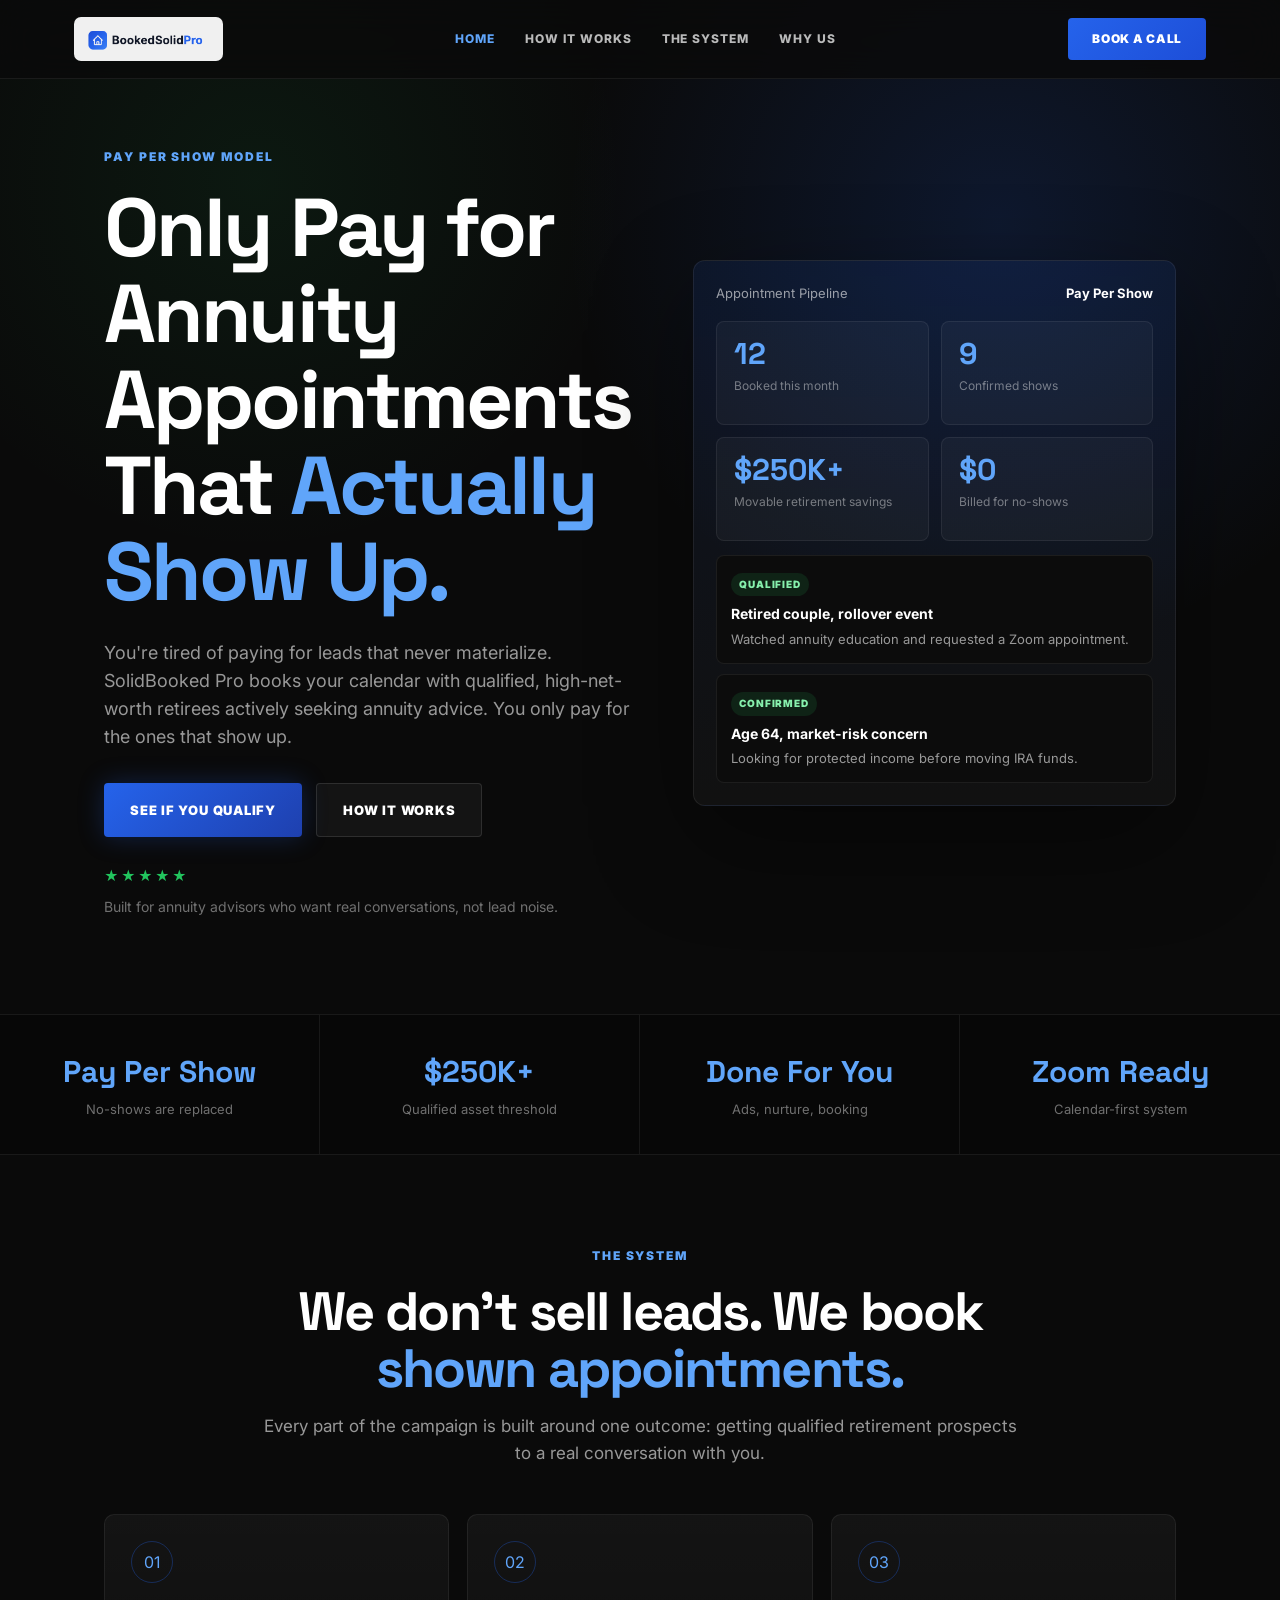
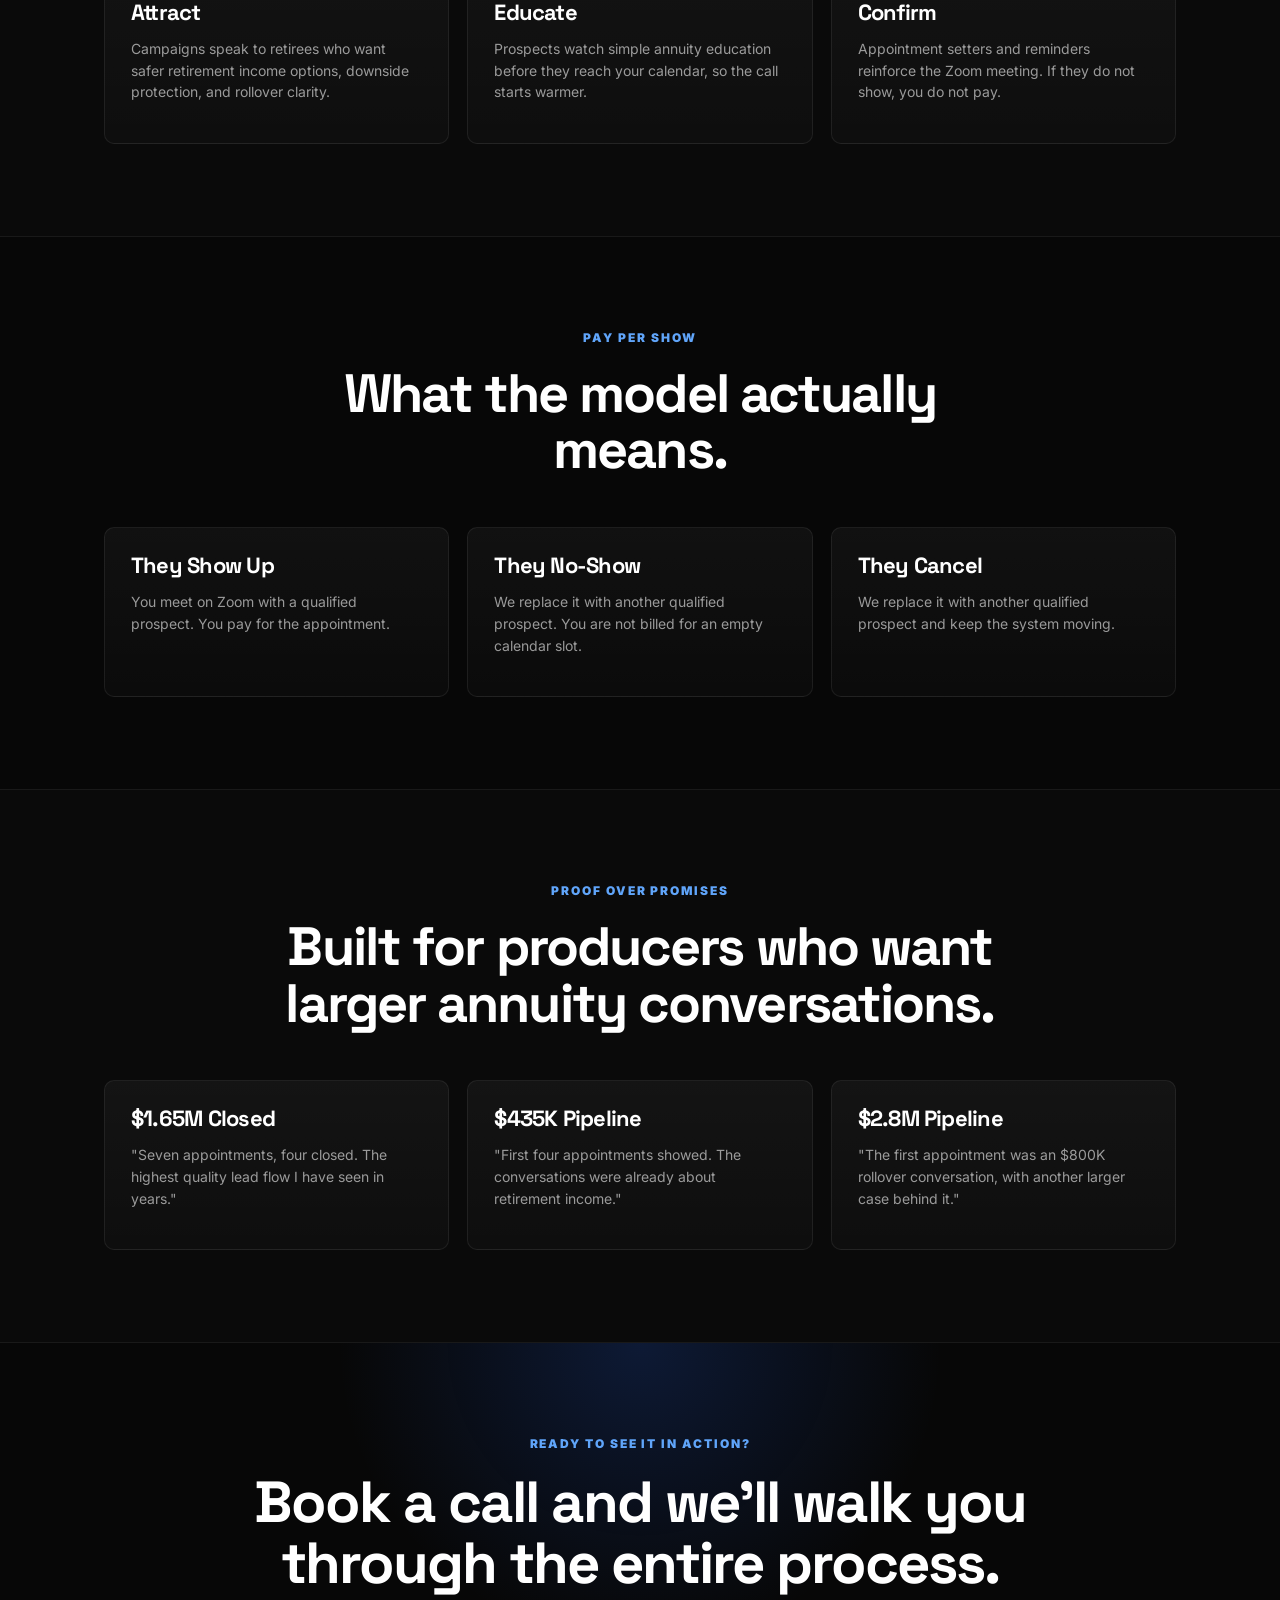
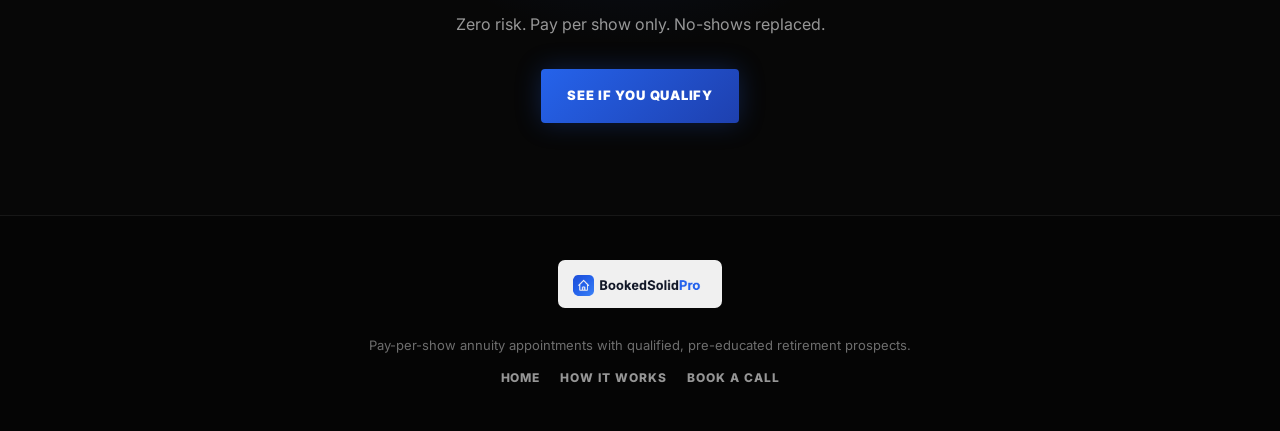
==== commit 169ee7a2: "fix(nav): relabel anchors to match the sections they actually land on The homepage nav advertised Wi" ====
--- a/index.html
+++ b/index.html
@@ -18,9 +18,8 @@
       <nav class="nav-links" aria-label="Primary navigation">
         <a class="active" href="./">Home</a>
         <a href="how-it-works/">How It Works</a>
-        <a href="#wins">Wins</a>
-        <a href="#about">About Us</a>
-        <a href="#careers">Careers</a>
+        <a href="#about">The System</a>
+        <a href="#wins">Why Us</a>
       </nav>
       <a class="nav-btn" href="lp/promo-offer-vll/">Book a Call</a>
     </div>
